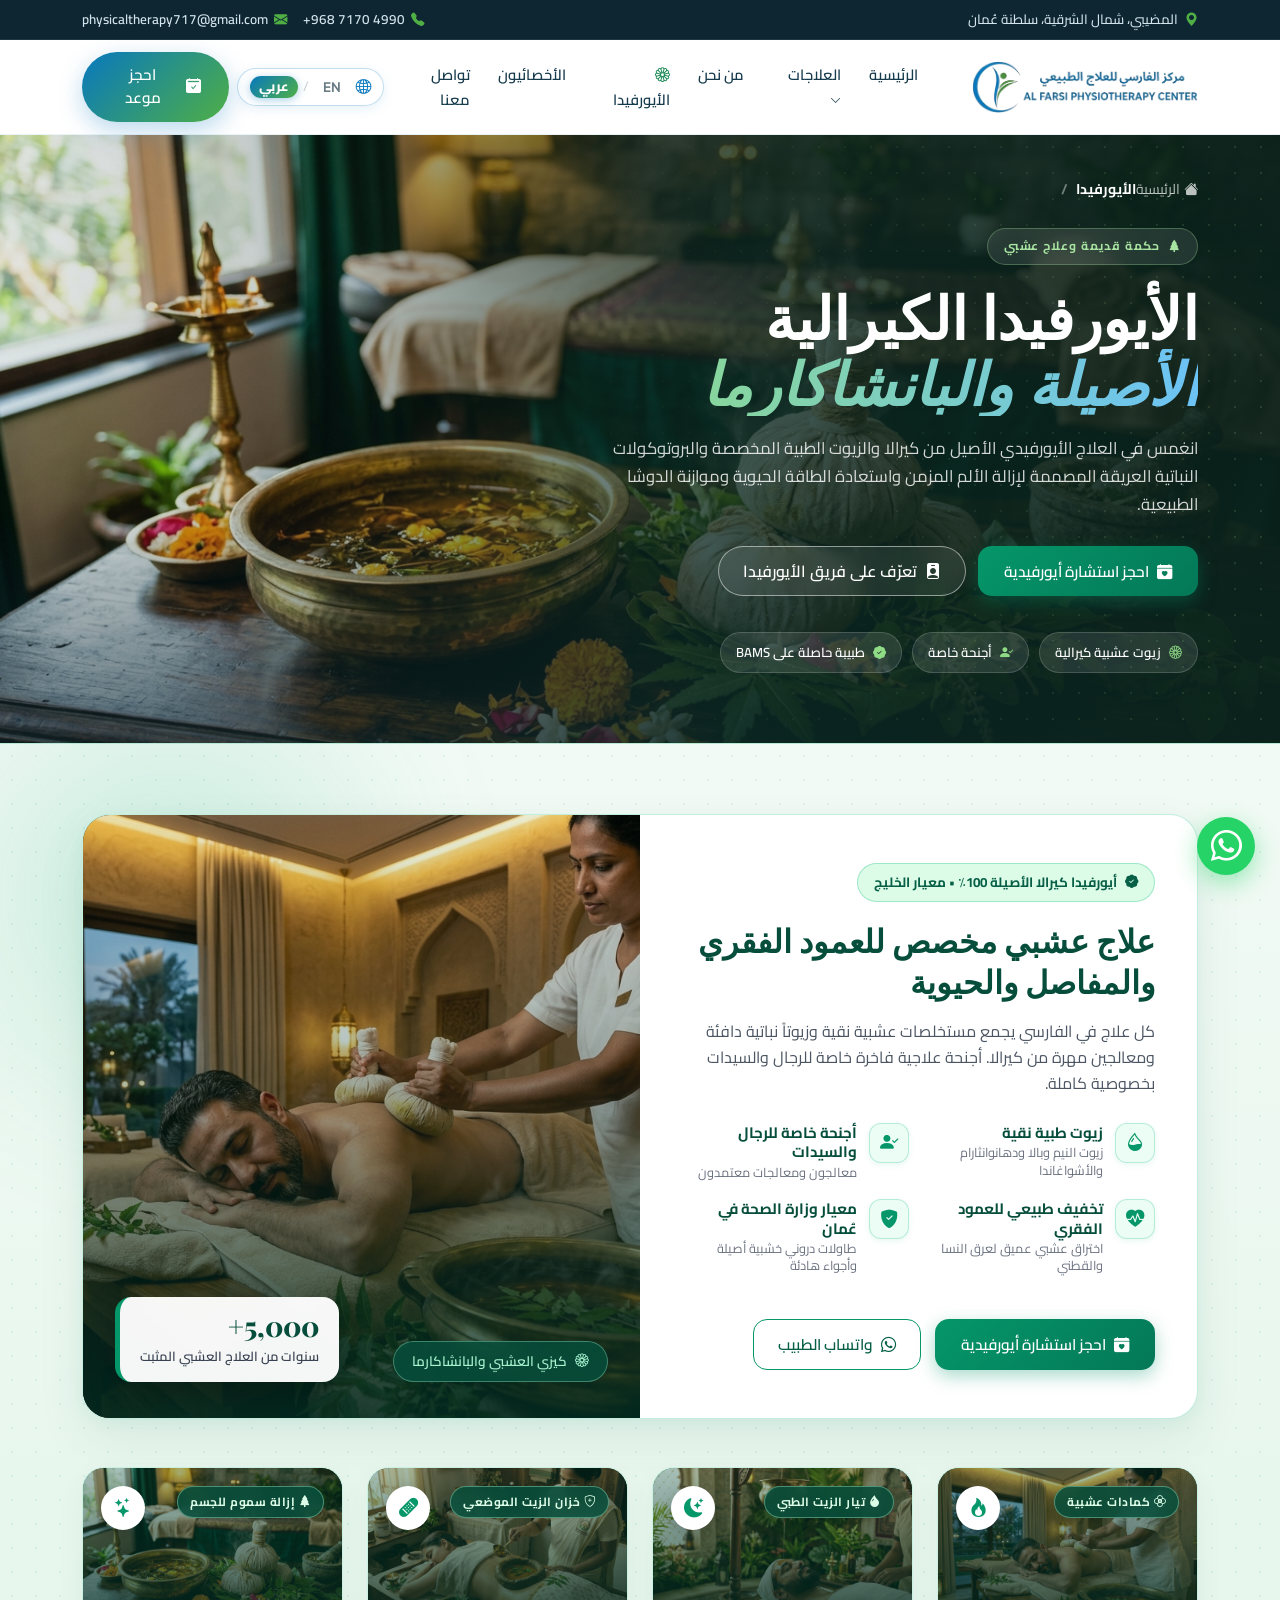
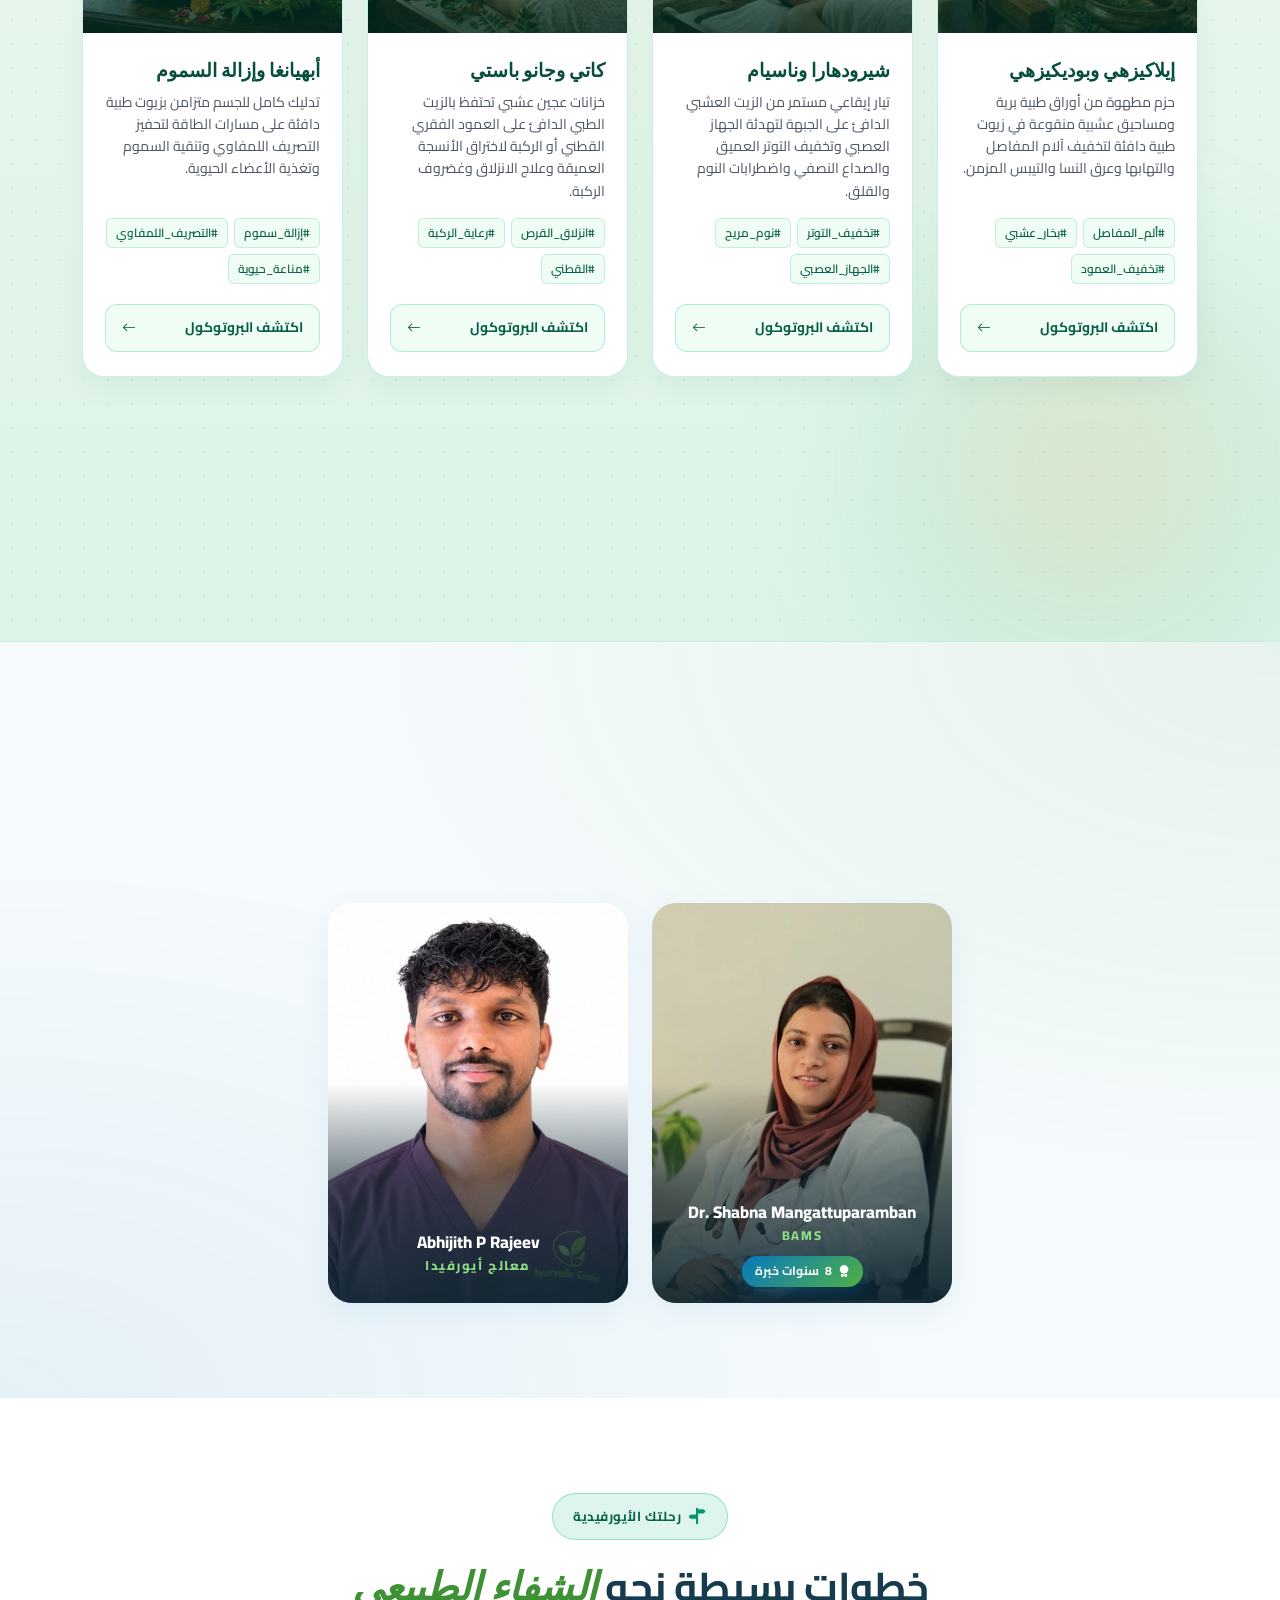
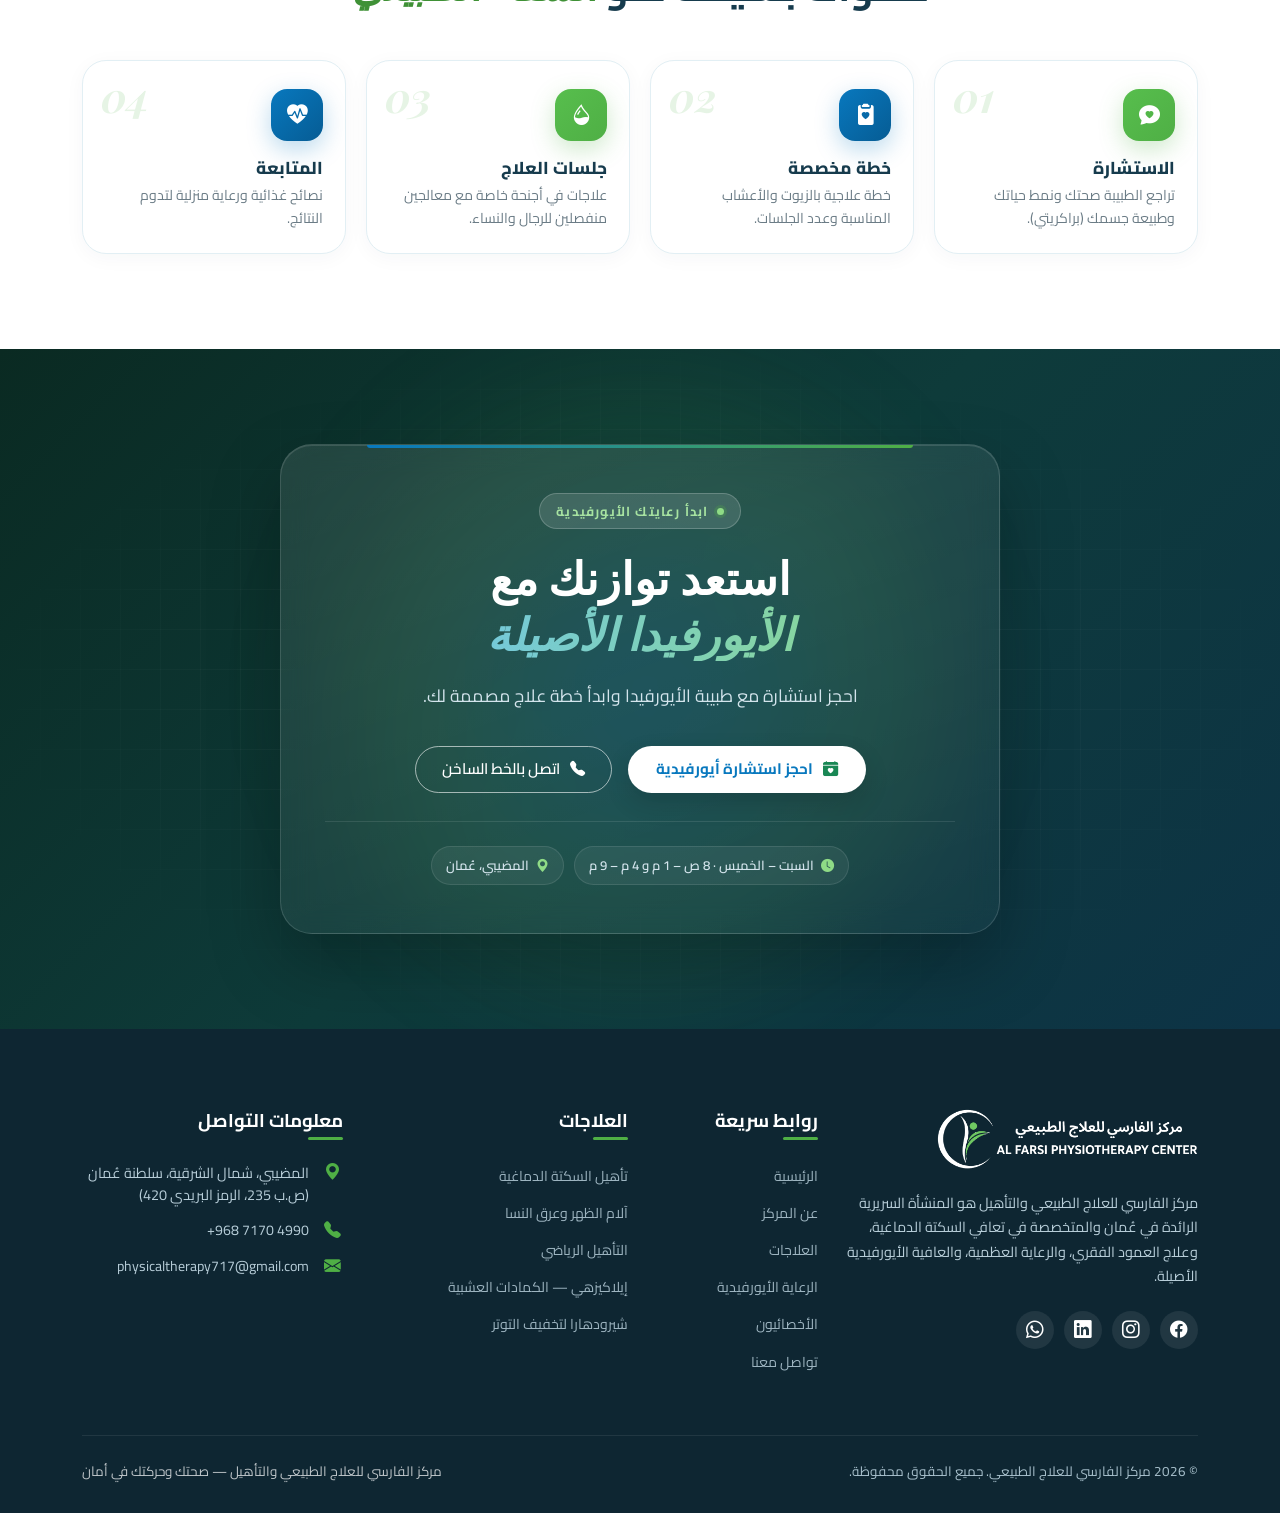
==== ayurveda.html @ 6c19c10c "update" ====
<!DOCTYPE html>
<html lang="ar" dir="rtl">

<head>
  <meta charset="UTF-8">
  <meta name="viewport" content="width=device-width, initial-scale=1.0">
  <!-- Arabic by default: set direction before the page paints (avoids an English/LTR flash) -->
  <script>
    (function () {
      var lang = 'ar';
      try { var s = localStorage.getItem('alfarsi_lang'); if (s === 'en' || s === 'ar') lang = s; } catch (e) {}
      var h = document.documentElement;
      h.setAttribute('lang', lang);
      h.setAttribute('dir', lang === 'ar' ? 'rtl' : 'ltr');
      if (lang === 'ar') h.classList.add('lang-ar');
    })();
  </script>
  <title>Ayurveda &amp; Panchakarma | Al Farsi Physiotherapy Center, Al Mudhaibi</title>
  <meta name="description"
    content="Authentic Kerala Ayurvedic therapies at Al Farsi Physiotherapy Center, Al Mudhaibi, Oman: Elakizhi, Shirodhara, Kati Basti, Abhyanga and Panchakarma with our BAMS Ayurvedic physician.">
  <meta name="keywords"
    content="Ayurveda Oman, Panchakarma Al Mudhaibi, Kerala Ayurvedic massage, Shirodhara, Elakizhi, Kati Basti, BAMS doctor Oman">

  <!-- Favicon -->
  <link rel="icon" type="image/svg+xml" href="assets/images/logo.svg">

  <!-- Google Fonts -->
  <link rel="preconnect" href="https://fonts.googleapis.com">
  <link rel="preconnect" href="https://fonts.gstatic.com" crossorigin>
  <link
    href="https://fonts.googleapis.com/css2?family=Cairo:wght@400;500;600;700;800&family=Cormorant+Garamond:ital,wght@0,500;0,600;0,700;1,400;1,600;1,700&family=Manrope:wght@400;500;600;700;800&family=Playfair+Display:ital,wght@0,500;0,600;0,700;1,400;1,600;1,700&family=Plus+Jakarta+Sans:wght@300;400;500;600;700;800&family=Tajawal:wght@400;500;700&display=swap"
    rel="stylesheet">

  <!-- Bootstrap 5.3.3 CSS -->
  <link href="https://cdn.jsdelivr.net/npm/bootstrap@5.3.3/dist/css/bootstrap.min.css" rel="stylesheet">

  <!-- Bootstrap Icons 1.11.3 -->
  <link rel="stylesheet" href="https://cdn.jsdelivr.net/npm/bootstrap-icons@1.11.3/font/bootstrap-icons.min.css">

  <!-- Custom CSS -->
  <link rel="stylesheet" href="style.css">

</head>

<body>

  <!-- ==========================================================================
       0. TOP NOTIFICATION & CONTACT BAR
       ========================================================================== -->
  <div class="top-header-bar d-none d-lg-block">
    <div class="container">
      <div class="d-flex justify-content-between align-items-center py-2">
        <div class="top-bar-left d-flex align-items-center gap-4">
          <div class="top-bar-item">
            <i class="bi bi-geo-alt-fill text-accent-green"></i>
            <span data-i18n="top.location">Al Mudhaibi, North Al-Sharqiyah, Sultanate of Oman</span>
          </div>
        </div>

        <div class="top-bar-right d-flex align-items-center gap-3">
          <a href="tel:+96871704990" class="top-bar-link">
            <i class="bi bi-telephone-fill text-accent-green"></i>
            <span>+968 7170 4990</span>
          </a>
          <a href="mailto:physicaltherapy717@gmail.com" class="top-bar-link">
            <i class="bi bi-envelope-fill text-accent-green"></i>
            <span>physicaltherapy717@gmail.com</span>
          </a>
        </div>
      </div>
    </div>
  </div>

  <!-- ==========================================================================
       1. HEADER / NAVIGATION
       ========================================================================== -->
  <header>
    <nav class="navbar navbar-expand-lg site-navbar" id="mainNav">
      <div class="container">
        <!-- Brand Logo -->
        <a class="navbar-brand" href="index.html" title="Al Farsi Physiotherapy Center">
          <img src="assets/images/logo-main.png" alt="Al Farsi Physiotherapy Center" class="brand-logo-img" width="984" height="226">
        </a>

        <!-- Mobile Toggler -->
        <button class="navbar-toggler" type="button" data-bs-toggle="collapse" data-bs-target="#navbarContent"
          aria-controls="navbarContent" aria-expanded="false" aria-label="Toggle navigation">
          <i class="bi bi-list fs-2"></i>
        </button>

        <!-- Navbar Links -->
        <div class="collapse navbar-collapse" id="navbarContent">
          <ul class="navbar-nav mx-auto mb-2 mb-lg-0">
            <li class="nav-item">
              <a class="nav-link" href="index.html" data-i18n="nav.home">Home</a>
            </li>
            <!-- Treatments (link + hover dropdown) -->
            <li class="nav-item dropdown nav-hover-dropdown">
              <a class="nav-link" href="treatments.html" id="treatmentsDropdown">
                <span data-i18n="nav.treatments">Treatments</span> <i class="bi bi-chevron-down nav-caret"></i>
              </a>
              <ul class="dropdown-menu custom-dropdown-menu" aria-labelledby="treatmentsDropdown">
                <li><a class="dropdown-item" href="treatment.html?id=stroke"><i class="bi bi-heart-pulse-fill text-primary"></i> <span data-i18n="nav.dd.stroke">Stroke &amp; Neurological Rehab</span></a></li>
                <li><a class="dropdown-item" href="treatment.html?id=backpain"><i class="bi bi-person-arms-up text-primary"></i> <span data-i18n="nav.dd.backpain">Back Pain &amp; Sciatica</span></a></li>
                <li><a class="dropdown-item" href="treatment.html?id=sports"><i class="bi bi-trophy-fill text-primary"></i> <span data-i18n="nav.dd.sports">Sports Injury Rehab</span></a></li>
                <li><a class="dropdown-item" href="treatment.html?id=postop"><i class="bi bi-bandaid-fill text-primary"></i> <span data-i18n="nav.dd.postop">Post-Surgical Recovery</span></a></li>
                <li><a class="dropdown-item" href="ayurveda.html"><i class="bi bi-flower1 text-success"></i> <span data-i18n="nav.dd.ayurveda">Ayurvedic &amp; Panchakarma</span></a></li>
                <li><hr class="dropdown-divider"></li>
                <li><a class="dropdown-item text-primary fw-bold" href="treatments.html"><span data-i18n="nav.dd.explore">Explore All Treatments</span> <i class="bi bi-arrow-right"></i></a></li>
              </ul>
            </li>
            <li class="nav-item">
              <a class="nav-link" href="index.html#about" data-i18n="nav.about">About Us</a>
            </li>
            <li class="nav-item">
              <a class="nav-link active" href="ayurveda.html" aria-current="page"><i class="bi bi-flower1 text-success me-1"></i><span data-i18n="nav.ayurveda">Ayurveda</span></a>
            </li>
            <li class="nav-item">
              <a class="nav-link" href="index.html#doctors" data-i18n="nav.specialists">Specialists</a>
            </li>
            <li class="nav-item">
              <a class="nav-link" href="contact.html" data-i18n="nav.contact">Contact</a>
            </li>
          </ul>

          <!-- Header CTA -->
          <div class="d-flex align-items-center gap-2">
            <!-- Language Switcher Button (Left of Book Appointment) -->
            <button type="button" class="lang-switch-btn" id="langSwitchBtn" onclick="toggleSiteLanguage()" title="Switch Language / تغيير اللغة" aria-label="Language Switcher">
              <div class="lang-switch-inner">
                <i class="bi bi-globe2 lang-icon"></i>
                <span class="lang-pill active" id="langEnPill">EN</span>
                <span class="lang-sep">/</span>
                <span class="lang-pill lang-ar-pill" id="langArPill">عربي</span>
              </div>
            </button>

            <a href="contact.html#booking-form" class="btn btn-primary-custom nav-cta-btn">
              <i class="bi bi-calendar2-check-fill"></i>
              <span data-i18n="nav.book">Book Appointment</span>
            </a>
          </div>
        </div>
      </div>
    </nav>
  </header>

  <main class="ayurveda-page">
    <!-- ==========================================================================
         1. AYURVEDA HERO
         ========================================================================== -->
    <section class="ayp-hero">
      <img src="assets/images/ayurveda-hero.jpg" alt="" class="ayp-hero-bg" aria-hidden="true">
      <div class="ayp-hero-shade"></div>
      <div class="ayp-hero-leaves" aria-hidden="true"></div>

      <div class="container position-relative">
        <nav aria-label="breadcrumb">
          <ol class="breadcrumb ayp-breadcrumb">
            <li class="breadcrumb-item"><a href="index.html"><i class="bi bi-house-fill me-1"></i><span data-i18n="contact.crumb.home">Home</span></a></li>
            <li class="breadcrumb-item active" aria-current="page" data-i18n="nav.ayurveda">Ayurveda</li>
          </ol>
        </nav>

        <div class="ayp-hero-content">
          <div class="ayp-hero-badge">
            <i class="bi bi-tree-fill"></i>
            <span data-i18n="ayur.badge">ANCIENT WISDOM &amp; BOTANICAL HEALING</span>
          </div>
          <h1 class="ayp-hero-title">
            <span data-i18n="ayp.hero.title">Authentic Kerala</span>
            <span class="ayp-hero-accent" data-i18n="ayp.hero.accent">Ayurveda &amp; Panchakarma</span>
          </h1>
          <p class="ayp-hero-sub" data-i18n="ayur.sub">
            Immerse yourself in authentic Kerala Ayurvedic healing, customized medicated oils, and time-honored
            botanical protocols designed to eliminate chronic pain, restore vital energy, and balance your body’s
            natural doshas.
          </p>
          <div class="ayp-hero-actions btn-pair">
            <a href="contact.html?doctor=Dr.%20Shabna%20Mangattuparamban#booking-form" class="btn btn-ayur-primary">
              <i class="bi bi-calendar-heart-fill"></i>
              <span data-i18n="ayur.book">Book Ayurvedic Consultation</span>
            </a>
            <a href="#ayurvedic-doctor" class="btn ayp-btn-ghost">
              <i class="bi bi-person-badge-fill"></i>
              <span data-i18n="ayp.meetDoctor">Meet Our Ayurvedic Team</span>
            </a>
          </div>
        </div>

        <div class="ayp-hero-chips">
          <span><i class="bi bi-flower1"></i> <span data-i18n="ayp.chip1">Kerala Herbal Oils</span></span>
          <span><i class="bi bi-person-check-fill"></i> <span data-i18n="ayp.chip2">Private Suites</span></span>
          <span><i class="bi bi-patch-check-fill"></i> <span data-i18n="ayp.chip3">BAMS Physician</span></span>
        </div>
      </div>
    </section>

    <!-- ==========================================================================
         2. SPOTLIGHT + THERAPIES (moved from the home page)
         ========================================================================== -->
    <section class="section-padding ayurveda-sanctuary-section" id="ayurveda">
      <div class="ayur-bg-leaf-pattern"></div>
      <div class="ayur-ambient-glow-1"></div>
      <div class="ayur-ambient-glow-2"></div>

      <div class="container position-relative">
        <!-- Featured Ayurvedic Spotlight Banner -->
        <div class="ayur-spotlight-card reveal mb-5">
          <div class="row g-0 align-items-stretch">
            <div class="col-lg-6 ayur-spotlight-content">
              <div class="ayur-spotlight-tag">
                <i class="bi bi-patch-check-fill"></i> <span data-i18n="ayur.gcc">100% Authentic Kerala Ayurveda • GCC
                  Standard</span>
              </div>
              <h3 class="ayur-spotlight-title" data-i18n="ayur.sideTitle">
                Personalized Botanical Healing for Spine, Joints &amp; Vitality
              </h3>
              <p class="ayur-spotlight-text" data-i18n="ayur.sideBody">
                Every therapy at Al Farsi combines pure herbal extractions, warm cold-pressed botanical oils, and
                skilled Kerala master therapists. Private luxury treatment suites dedicated for gentlemen and ladies
                with full privacy and sterile comfort.
              </p>

              <!-- 4 Feature Highlights Grid -->
              <div class="ayur-highlights-grid">
                <div class="ayur-highlight-item">
                  <div class="ayur-hl-icon"><i class="bi bi-droplet-half"></i></div>
                  <div>
                    <strong data-i18n="ayur.f1t">Pure Medicated Tailams</strong>
                    <span data-i18n="ayur.f1d">Neem, Bala, Dhanwantharam &amp; Ashwagandha oils</span>
                  </div>
                </div>
                <div class="ayur-highlight-item">
                  <div class="ayur-hl-icon"><i class="bi bi-person-check-fill"></i></div>
                  <div>
                    <strong data-i18n="ayur.f2t">Private Suites for Men &amp; Women</strong>
                    <span data-i18n="ayur.f2d">Dedicated male &amp; female certified therapists</span>
                  </div>
                </div>
                <div class="ayur-highlight-item">
                  <div class="ayur-hl-icon"><i class="bi bi-heart-pulse-fill"></i></div>
                  <div>
                    <strong data-i18n="ayur.f3t">Spine &amp; Disc Natural Relief</strong>
                    <span data-i18n="ayur.f3d">Deep herbal penetration for sciatica &amp; lumbar care</span>
                  </div>
                </div>
                <div class="ayur-highlight-item">
                  <div class="ayur-hl-icon"><i class="bi bi-shield-fill-check"></i></div>
                  <div>
                    <strong data-i18n="ayur.f4t">MOH Oman Certified Standard</strong>
                    <span data-i18n="ayur.f4d">Authentic Kerala wooden Droni tables &amp; calm aroma</span>
                  </div>
                </div>
              </div>

              <div class="ayur-spotlight-actions mt-4 btn-pair">
                <a href="contact.html#booking-form" class="btn btn-ayur-primary">
                  <i class="bi bi-calendar-heart-fill"></i>
                  <span data-i18n="ayur.book">Book Ayurvedic Consultation</span>
                </a>
                <a href="https://wa.me/96871704990?text=Hello%20Al%20Farsi%20Center%2C%20I%20would%20like%20to%20inquire%20about%20Ayurvedic%20Treatments."
                  target="_blank" rel="noopener noreferrer" class="btn btn-ayur-outline">
                  <i class="bi bi-whatsapp"></i>
                  <span data-i18n="ayur.whatsapp">WhatsApp Doctor</span>
                </a>
              </div>
            </div>

            <div class="col-lg-6 ayur-spotlight-media">
              <img src="assets/images/ayurveda-gcc-man.jpg" alt="Traditional Ayurvedic Kizhi Massage for GCC Men"
                class="ayur-media-photo" loading="lazy">
              <div class="ayur-media-wrapper">
                <div class="ayur-media-badge">
                  <i class="bi bi-flower1"></i>
                  <span data-i18n="ayur.kizhiLabel">Herbal Kizhi &amp; Panchakarma</span>
                </div>
                <div class="ayur-floating-stat">
                  <span class="ayur-stat-num">5,000+</span>
                  <span class="ayur-stat-label"><span data-i18n="ayur.years">Years of Time-Tested Botanical
                      Healing</span></span>
                </div>
              </div>
            </div>
          </div>
        </div>

        <!-- 4 Specialized Ayurvedic Therapy Cards -->
        <div class="row g-4 ayur-list">
          <!-- Card 1: Kizhi / Elakizhi -->
          <div class="col-lg-3 col-md-6 reveal">
            <div class="ayur-card">
              <div class="ayur-card-banner banner-kizhi">
                <img src="assets/images/ayurveda-gcc-man.jpg" alt="Elakizhi Herbal Poultice for Men"
                  class="ayur-card-banner-img" style="object-position: center 25%;" loading="lazy">
                <span class="ayur-card-pill"><i class="bi bi-flower2"></i> <span data-i18n="ayur.elakizhi.badge">Herbal
                    Poultice</span></span>
                <div class="ayur-card-icon-bubble">
                  <i class="bi bi-fire"></i>
                </div>
              </div>
              <div class="ayur-card-body">
                <h4 class="ayur-card-title" data-i18n="ayur.elakizhi.title">Elakizhi &amp; Podikizhi</h4>
                <p class="ayur-card-desc" data-i18n="ayur.elakizhi.desc">Steamed bundles of wild medicinal leaves and
                  herbal powders soaked in warm medicated oils to relieve acute joint pain, arthritis, sciatica, and
                  chronic stiffness.</p>
                <div class="ayur-card-tags">
                  <span data-i18n="ayur.tag.joint">#JointPain</span>
                  <span data-i18n="ayur.tag.steam">#HerbalSteam</span>
                  <span data-i18n="ayur.tag.spine">#SpineRelief</span>
                </div>
                <a href="treatment.html?id=elakizhi" class="ayur-card-link">
                  <span data-i18n="ayur.discover">Discover Protocol</span>
                  <i class="bi bi-arrow-right"></i>
                </a>
              </div>
            </div>
          </div>

          <!-- Card 2: Shirodhara -->
          <div class="col-lg-3 col-md-6 reveal">
            <div class="ayur-card">
              <div class="ayur-card-banner banner-shirodhara">
                <img src="assets/images/ayurveda-shirodhara.jpg" alt="Shirodhara Oil Stream for Men"
                  class="ayur-card-banner-img" style="object-position: center 40%;" loading="lazy">
                <span class="ayur-card-pill"><i class="bi bi-droplet-fill"></i> <span
                    data-i18n="ayur.shiro.badge">Medicated Oil Stream</span></span>
                <div class="ayur-card-icon-bubble">
                  <i class="bi bi-moon-stars-fill"></i>
                </div>
              </div>
              <div class="ayur-card-body">
                <h4 class="ayur-card-title" data-i18n="ayur.shiro.title">Shirodhara &amp; Nasyam</h4>
                <p class="ayur-card-desc" data-i18n="ayur.shiro.desc">Continuous rhythmic stream of warm herbal oil over
                  the forehead to soothe the nervous system, alleviate deep stress, chronic migraines, sleep disorders,
                  and anxiety.</p>
                <div class="ayur-card-tags">
                  <span data-i18n="ayur.tag.stress">#StressRelief</span>
                  <span data-i18n="ayur.tag.sleep">#SleepHarmony</span>
                  <span data-i18n="ayur.tag.nervous">#NervousSystem</span>
                </div>
                <a href="treatment.html?id=shirodhara" class="ayur-card-link">
                  <span data-i18n="ayur.discover">Discover Protocol</span>
                  <i class="bi bi-arrow-right"></i>
                </a>
              </div>
            </div>
          </div>

          <!-- Card 3: Kati & Janu Basti -->
          <div class="col-lg-3 col-md-6 reveal">
            <div class="ayur-card">
              <div class="ayur-card-banner banner-basti">
                <img src="assets/images/ayurveda-basti.jpg" alt="Kati Basti Spinal Oil Reservoir"
                  class="ayur-card-banner-img" style="object-position: 75% 65%;" loading="lazy">
                <span class="ayur-card-pill"><i class="bi bi-shield-plus"></i> <span
                    data-i18n="ayur.basti.badge">Localized Oil Dam</span></span>
                <div class="ayur-card-icon-bubble">
                  <i class="bi bi-bandaid-fill"></i>
                </div>
              </div>
              <div class="ayur-card-body">
                <h4 class="ayur-card-title" data-i18n="ayur.basti.title">Kati &amp; Janu Basti</h4>
                <p class="ayur-card-desc" data-i18n="ayur.basti.desc">Herbal dough reservoirs retaining warm medicinal
                  oil over the lumbar spine or knee joints to penetrate deep tissues, healing slipped discs and knee
                  cartilage degeneration.</p>
                <div class="ayur-card-tags">
                  <span data-i18n="ayur.tag.disc">#DiscHerniation</span>
                  <span data-i18n="ayur.tag.knee">#KneeCare</span>
                  <span data-i18n="ayur.tag.lumbar">#LumbarSpine</span>
                </div>
                <a href="treatment.html?id=basti" class="ayur-card-link">
                  <span data-i18n="ayur.discover">Discover Protocol</span>
                  <i class="bi bi-arrow-right"></i>
                </a>
              </div>
            </div>
          </div>

          <!-- Card 4: Abhyanga & Panchakarma -->
          <div class="col-lg-3 col-md-6 reveal">
            <div class="ayur-card">
              <div class="ayur-card-banner banner-abhyanga">
                <img src="assets/images/ayurveda-hero.jpg" alt="Abhyanga Medicated Herbal Therapy"
                  class="ayur-card-banner-img" style="object-position: center 50%;" loading="lazy">
                <span class="ayur-card-pill"><i class="bi bi-tree-fill"></i> <span data-i18n="ayur.abhyanga.badge">Full
                    Body Detox</span></span>
                <div class="ayur-card-icon-bubble">
                  <i class="bi bi-stars"></i>
                </div>
              </div>
              <div class="ayur-card-body">
                <h4 class="ayur-card-title" data-i18n="ayur.abhyanga.title">Abhyanga &amp; Detox</h4>
                <p class="ayur-card-desc" data-i18n="ayur.abhyanga.desc">Synchronized full-body massage using warm
                  medicinal oils along biological energy pathways to stimulate lymphatic drainage, purge toxins, and
                  nourish vital organs.</p>
                <div class="ayur-card-tags">
                  <span data-i18n="ayur.tag.detox">#Detoxification</span>
                  <span data-i18n="ayur.tag.lymph">#LymphaticFlow</span>
                  <span data-i18n="ayur.tag.immunity">#VitalImmunity</span>
                </div>
                <a href="treatment.html?id=abhyanga" class="ayur-card-link">
                  <span data-i18n="ayur.discover">Discover Protocol</span>
                  <i class="bi bi-arrow-right"></i>
                </a>
              </div>
            </div>
          </div>
        </div>

        <!-- Botanical Quality Promise Strip -->
        <div class="ayur-promise-strip reveal mt-5">
          <div class="d-flex flex-wrap justify-content-between align-items-center gap-3">
            <div class="ayur-promise-item">
              <i class="bi bi-patch-check-fill text-leaf"></i>
              <span data-i18n-html="ayur.p1"><strong>100% Organically Sourced:</strong> Certified wild herbs with no
                chemical additives</span>
            </div>
            <div class="ayur-promise-divider"></div>
            <div class="ayur-promise-item">
              <i class="bi bi-heart-pulse-fill text-leaf"></i>
              <span data-i18n-html="ayur.p2"><strong>Integrated Care:</strong> Harmonized with modern clinical
                physiotherapy protocols</span>
            </div>
            <div class="ayur-promise-divider"></div>
            <div class="ayur-promise-item">
              <i class="bi bi-geo-alt-fill text-leaf"></i>
              <span data-i18n-html="ayur.p3"><strong>Private Luxury Rooms:</strong> Dedicated serene wellness suites in
                Al Mudhaibi, Oman</span>
            </div>
          </div>
        </div>

      </div>
    </section>

    <!-- ==========================================================================
         3. AYURVEDIC DOCTOR
         ========================================================================== -->
    <section class="section-padding ayp-doctor-section" id="ayurvedic-doctor">
      <div class="container">
        <div class="text-center mb-5 reveal">
          <div class="badge-eyebrow ayur-badge-eyebrow">
            <span class="ayur-leaf-icon"><i class="bi bi-person-heart"></i></span>
            <span data-i18n="ayp.doc.badge">YOUR AYURVEDIC CARE TEAM</span>
          </div>
          <h2 class="section-title">
            <span data-i18n="ayp.doc.title">Meet Our</span> <span class="italic-accent ayp-accent" data-i18n="ayp.doc.titleAccent">Ayurvedic Team</span>
          </h2>
        </div>

        <div class="team-grid ayp-team-grid">
          <div class="team-col reveal">
            <article class="team-card" tabindex="0" aria-label="Dr. Shabna Mangattuparamban, BAMS">
              <img src="assets/images/team-6.jpg" alt="Dr. Shabna Mangattuparamban, BAMS" loading="lazy" style="object-position: center 85%;">
              <span class="team-tap-hint" aria-hidden="true"><i class="bi bi-hand-index-thumb"></i></span>
              <div class="team-info">
                <h3 class="team-name">Dr. Shabna Mangattuparamban</h3>
                <p class="team-degree">BAMS</p>
                <span class="team-exp"><i class="bi bi-award-fill"></i> 8 <span data-i18n="team.exp">Years Experience</span></span>
                <a href="contact.html?doctor=Dr.%20Shabna%20Mangattuparamban#booking-form" class="team-book">
                  <i class="bi bi-calendar2-check"></i> <span data-i18n="doc.bookShort">Book Visit</span> <i class="bi bi-arrow-right team-book-arrow"></i>
                </a>
              </div>
            </article>
          </div>

          <div class="team-col reveal delay-100">
            <article class="team-card" tabindex="0" aria-label="Abhijith P Rajeev, Ayurvedic Therapist">
              <img src="assets/images/team-ayur-therapist.jpg" alt="Abhijith P Rajeev, Ayurvedic Therapist" loading="lazy" style="object-position: center 22%;">
              <span class="team-tap-hint" aria-hidden="true"><i class="bi bi-hand-index-thumb"></i></span>
              <div class="team-info">
                <h3 class="team-name">Abhijith P Rajeev</h3>
                <p class="team-degree" data-i18n="ayp.ther.name">Ayurvedic Therapist</p>
                <a href="contact.html?doctor=Abhijith%20P%20Rajeev#booking-form" class="team-book">
                  <i class="bi bi-calendar2-check"></i> <span data-i18n="doc.bookShort">Book Visit</span> <i class="bi bi-arrow-right team-book-arrow"></i>
                </a>
              </div>
            </article>
          </div>
        </div>
      </div>
    </section>

    <!-- ==========================================================================
         4. HOW AN AYURVEDIC VISIT WORKS
         ========================================================================== -->
    <section class="section-padding ayp-steps-section">
      <div class="container">
        <div class="text-center mb-5 reveal">
          <div class="badge-eyebrow ayur-badge-eyebrow">
            <span class="ayur-leaf-icon"><i class="bi bi-signpost-split-fill"></i></span>
            <span data-i18n="ayp.steps.badge">YOUR AYURVEDIC JOURNEY</span>
          </div>
          <h2 class="section-title">
            <span data-i18n="ayp.steps.title">Simple Steps to</span> <span class="italic-accent ayp-accent" data-i18n="ayp.steps.titleAccent">Natural Healing</span>
          </h2>
        </div>
        <div class="ayp-steps">
          <div class="ayp-step reveal">
            <span class="ayp-step-num">01</span>
            <div class="ayp-step-icon"><i class="bi bi-chat-heart-fill"></i></div>
            <h3 data-i18n="ayp.s1.t">Consultation</h3>
            <p data-i18n="ayp.s1.d">The doctor reviews your health, lifestyle and body constitution (Prakriti).</p>
          </div>
          <div class="ayp-step reveal delay-100">
            <span class="ayp-step-num">02</span>
            <div class="ayp-step-icon"><i class="bi bi-clipboard2-heart-fill"></i></div>
            <h3 data-i18n="ayp.s2.t">Personal Plan</h3>
            <p data-i18n="ayp.s2.d">A therapy plan with the right oils, herbs and number of sessions.</p>
          </div>
          <div class="ayp-step reveal delay-200">
            <span class="ayp-step-num">03</span>
            <div class="ayp-step-icon"><i class="bi bi-droplet-half"></i></div>
            <h3 data-i18n="ayp.s3.t">Therapy Sessions</h3>
            <p data-i18n="ayp.s3.d">Treatments in private suites, with separate therapists for men and women.</p>
          </div>
          <div class="ayp-step reveal delay-300">
            <span class="ayp-step-num">04</span>
            <div class="ayp-step-icon"><i class="bi bi-heart-pulse-fill"></i></div>
            <h3 data-i18n="ayp.s4.t">Follow-Up Care</h3>
            <p data-i18n="ayp.s4.d">Diet and home-care advice so the results last.</p>
          </div>
        </div>
      </div>
    </section>

    <!-- ==========================================================================
         5. CALL TO ACTION
         ========================================================================== -->
    <section class="cta-section ayp-cta">
      <div class="cta-glow-circle"></div>
      <div class="cta-pattern" aria-hidden="true"></div>
      <div class="container">
        <div class="cta-content-box reveal">
          <div class="badge-eyebrow" style="background: rgba(255, 255, 255, 0.12); color: #A7E3A1; border-color: rgba(255, 255, 255, 0.2);">
            <span class="dot" style="background-color: #8FDB86;"></span>
            <span data-i18n="ayp.cta.badge">BEGIN YOUR AYURVEDIC CARE</span>
          </div>
          <h2 class="cta-heading font-serif">
            <span data-i18n="ayp.cta.a">Restore Balance with</span>
            <span class="cta-heading-accent" data-i18n="ayp.cta.b">Authentic Ayurveda</span>
          </h2>
          <p class="cta-text" data-i18n="ayp.cta.text">Book a consultation with our Ayurvedic doctor and start a therapy plan made for you.</p>
          <div class="cta-buttons btn-pair">
            <a href="contact.html?doctor=Dr.%20Shabna%20Mangattuparamban#booking-form" class="btn btn-white-custom">
              <i class="bi bi-calendar-heart-fill text-success"></i>
              <span data-i18n="ayur.book">Book Ayurvedic Consultation</span>
            </a>
            <a href="tel:+96871704990" class="btn btn-outline-custom" style="color: #FFFFFF !important; border-color: rgba(255,255,255,0.6);">
              <i class="bi bi-telephone-fill"></i>
              <span data-i18n="cta.call">Call Helpline</span>
            </a>
          </div>
          <div class="cta-info-strip">
            <span class="cta-info-item"><i class="bi bi-clock-fill"></i> <span data-i18n="cta.hours">Sat – Thu · 8 AM – 1 PM &amp; 4 PM – 9 PM</span></span>
            <span class="cta-info-item"><i class="bi bi-geo-alt-fill"></i> <span data-i18n="cta.location">Al Mudhaibi, Oman</span></span>
          </div>
        </div>
      </div>
    </section>
  </main>



  <!-- ==========================================================================
       7. SITE FOOTER
       ========================================================================== -->
  <footer class="site-footer">
    <div class="container">
      <div class="row g-4 mb-5">
        <div class="col-lg-4 col-md-6">
          <div class="footer-brand mb-3">
            <img src="assets/images/logo-white.png" alt="Al Farsi Physiotherapy Center" class="footer-logo-img" width="984" height="226">
            <p class="footer-desc" data-i18n="footer.desc">
              Al Farsi Physiotherapy &amp; Rehabilitation Center is Oman's premier clinical facility dedicated to neurological stroke recovery, spine decompression, orthopedic care, and authentic Ayurvedic wellness.
            </p>
          </div>
          <div class="footer-socials">
            <a href="#" class="social-btn" aria-label="Facebook"><i class="bi bi-facebook"></i></a>
            <a href="#" class="social-btn" aria-label="Instagram"><i class="bi bi-instagram"></i></a>
            <a href="#" class="social-btn" aria-label="LinkedIn"><i class="bi bi-linkedin"></i></a>
            <a href="https://wa.me/96871704990" class="social-btn" aria-label="WhatsApp"><i class="bi bi-whatsapp"></i></a>
          </div>
        </div>

        <div class="col-lg-2 col-md-6 col-6">
          <h4 class="footer-heading" data-i18n="footer.quickLinks">Quick Links</h4>
          <ul class="footer-links">
            <li><a href="index.html" data-i18n="nav.home">Home</a></li>
            <li><a href="index.html#about" data-i18n="footer.aboutCenter">About Center</a></li>
            <li><a href="treatments.html" data-i18n="nav.treatments">Treatments</a></li>
            <li><a href="ayurveda.html" data-i18n="footer.ayurvedicCare">Ayurvedic Care</a></li>
            <li><a href="index.html#doctors" data-i18n="nav.specialists">Specialists</a></li>
            <li><a href="contact.html" data-i18n="footer.contactUs">Contact Us</a></li>
          </ul>
        </div>

        <div class="col-lg-3 col-md-6 col-6">
          <h4 class="footer-heading" data-i18n="footer.treatments">Treatments</h4>
          <ul class="footer-links">
            <li><a href="treatment.html?id=stroke" data-i18n="footer.t.stroke">Stroke Rehabilitation</a></li>
            <li><a href="treatment.html?id=backpain" data-i18n="footer.t.backpain">Back Pain &amp; Sciatica</a></li>
            <li><a href="treatment.html?id=sports" data-i18n="footer.t.sports">Sports Rehabilitation</a></li>
            <li><a href="treatment.html?id=elakizhi" data-i18n="footer.t.elakizhi">Elakizhi Herbal Poultice</a></li>
            <li><a href="treatment.html?id=shirodhara" data-i18n="footer.t.shirodhara">Shirodhara Stress Relief</a></li>
          </ul>
        </div>

        <div class="col-lg-3 col-md-6">
          <h4 class="footer-heading" data-i18n="footer.contactInfo">Contact Info</h4>
          <ul class="footer-links footer-contact">
            <li class="footer-contact-item">
              <i class="bi bi-geo-alt-fill footer-contact-icon"></i>
              <span class="footer-contact-text" data-i18n="footer.address">Al Mudhaibi, North Al-Sharqiyah, Sultanate of Oman (P.O. Box 235, PC 420)</span>
            </li>
            <li class="footer-contact-item">
              <i class="bi bi-telephone-fill footer-contact-icon"></i>
              <a href="tel:+96871704990" class="footer-contact-link">+968 7170 4990</a>
            </li>
            <li class="footer-contact-item">
              <i class="bi bi-envelope-fill footer-contact-icon"></i>
              <a href="mailto:physicaltherapy717@gmail.com" class="footer-contact-link">physicaltherapy717@gmail.com</a>
            </li>
          </ul>
        </div>
      </div>

      <div class="footer-bottom text-center">
        <div class="row align-items-center">
          <div class="col-md-6 text-md-start mb-2 mb-md-0">
            <span data-i18n="footer.copyright">&copy; 2026 Al Farsi Physiotherapy Center. All Rights Reserved.</span>
          </div>
          <div class="col-md-6 text-md-end">
            <span class="arabic-text text-light opacity-75">مركز الفارسي للعلاج الطبيعي والتأهيل — صحتك وحركتك في أمان</span>
          </div>
        </div>
      </div>
    </div>
  </footer>

  <!-- Floating WhatsApp Direct Contact Button -->
  <a href="https://wa.me/96871704990?text=Hello%20Al%20Farsi%20Physiotherapy%20Center%2C%20I%20would%20like%20to%20inquire%20about%20an%20appointment."
    target="_blank" rel="noopener noreferrer" id="floatingWhatsappBtn" class="floating-whatsapp-btn"
    aria-label="Chat on WhatsApp" title="WhatsApp: +968 7170 4990">
    <i class="bi bi-whatsapp"></i>
    <span class="whatsapp-tooltip" data-i18n="common.chatWhatsapp">Chat with us on WhatsApp</span>
  </a>

  <!-- Bootstrap 5.3.3 JS Bundle -->
  <script src="https://cdn.jsdelivr.net/npm/bootstrap@5.3.3/dist/js/bootstrap.bundle.min.js"></script>
  <script src="i18n-data.js?v=20261118q"></script>
  <script src="script.js?v=20261118q"></script>

</body>
</html>
---- style.css ----
/* ==========================================================================
   AL FARSI PHYSIOTHERAPY & REHABILITATION CENTER - LUXURY MEDICAL DESIGN SYSTEM
   مركز الفارسي للعلاج الطبيعي والتأهيل
   Complete Responsive Stylesheet
   ========================================================================== */

/* Google Fonts */
@import url('https://fonts.googleapis.com/css2?family=Cairo:wght@400;500;600;700;800&family=Cormorant+Garamond:ital,wght@0,500;0,600;0,700;1,400;1,600;1,700&family=Manrope:wght@400;500;600;700;800&family=Playfair+Display:ital,wght@0,500;0,600;0,700;1,400;1,600;1,700&family=Plus+Jakarta+Sans:wght@300;400;500;600;700;800&family=Tajawal:wght@400;500;700&display=swap');

/* --- CSS Variables / Design Tokens --- */
:root {
  --primary-blue: #0878BE;
  --primary-blue-dark: #065C94;
  --primary-blue-light: #E1F2FB;
  --primary-green: #4FAF45;
  --primary-green-dark: #3F9136;
  --primary-green-light: #EBF7EA;

  --dark-navy: #163B4D;
  --darker-navy: #0E2632;
  --muted-text: #6B7C86;
  --light-border: #E2EFF4;

  --soft-blue: #EAF6F8;
  --light-bg: #F5FAFC;
  --pure-white: #FFFFFF;

  /* Gradients */
  --brand-gradient: linear-gradient(135deg, #0878BE 0%, #4FAF45 100%);
  --blue-gradient: linear-gradient(135deg, #0878BE 0%, #065C94 100%);
  --green-gradient: linear-gradient(135deg, #57BE4D 0%, #4FAF45 100%);
  --soft-mesh: radial-gradient(at 0% 0%, rgba(8, 120, 190, 0.07) 0px, transparent 50%),
    radial-gradient(at 100% 100%, rgba(79, 175, 69, 0.06) 0px, transparent 50%);
  --dark-mesh: linear-gradient(135deg, #0E2632 0%, #163B4D 60%, #0D3346 100%);

  /* Shadows */
  --shadow-subtle: 0 4px 20px rgba(22, 59, 77, 0.04);
  --shadow-card: 0 10px 30px rgba(8, 120, 190, 0.08);
  --shadow-hover: 0 18px 42px rgba(8, 120, 190, 0.15);
  --shadow-glow-blue: 0 8px 25px rgba(8, 120, 190, 0.28);
  --shadow-glow-green: 0 8px 25px rgba(79, 175, 69, 0.28);

  /* Typography */
  --font-body: 'Plus Jakarta Sans', 'Manrope', -apple-system, BlinkMacSystemFont, 'Segoe UI', Roboto, sans-serif;
  --font-serif: 'Playfair Display', 'Cormorant Garamond', Georgia, serif;
  --font-arabic: 'Cairo', 'Tajawal', -apple-system, sans-serif;

  /* Transitions */
  --transition-smooth: all 0.35s cubic-bezier(0.16, 1, 0.3, 1);
  --transition-bounce: all 0.5s cubic-bezier(0.34, 1.56, 0.64, 1);
}

/* --- Base & Reset --- */
*,
*::before,
*::after {
  box-sizing: border-box;
}

html {
  scroll-behavior: smooth;
  scroll-padding-top: 95px;
  overflow-x: hidden;
}

body {
  font-family: var(--font-body);
  color: var(--dark-navy);
  background-color: var(--pure-white);
  line-height: 1.7;
  font-size: 1rem;
  overflow-x: hidden;
  width: 100%;
  position: relative;
  -webkit-font-smoothing: antialiased;
  -moz-osx-font-smoothing: grayscale;
}

main {
  overflow-x: hidden;
  width: 100%;
}

h1,
h2,
h3,
h4,
h5,
h6 {
  color: var(--dark-navy);
  font-weight: 700;
  line-height: 1.25;
}

p {
  color: var(--muted-text);
  margin-bottom: 1.25rem;
}

a {
  color: var(--primary-blue);
  text-decoration: none;
  transition: var(--transition-smooth);
}

a:hover {
  color: var(--primary-green);
}

img {
  max-width: 100%;
  height: auto;
  display: block;
}

/* --- Utilities & Typography Accents --- */
.font-serif {
  font-family: var(--font-serif);
}

.italic-accent {
  font-family: var(--font-serif);
  font-style: italic;
  font-weight: 600;
  color: var(--primary-blue);
  position: relative;
  display: inline-block;
}

.italic-accent.green-accent {
  color: var(--primary-green);
}

.arabic-text,
.arabic-font {
  font-family: var(--font-arabic);
}

.fs-7 { font-size: 0.9rem !important; }
.fs-8 { font-size: 0.8rem !important; }

.section-padding {
  padding: 95px 0;
}

.section-padding-sm {
  padding: 55px 0;
}

.bg-light-bg {
  background-color: var(--light-bg);
}

.bg-pure-white {
  background-color: var(--pure-white);
}

.bg-pattern-mesh {
  background-image: radial-gradient(circle at 10% 20%, rgba(8, 120, 190, 0.04) 0%, transparent 40%),
    radial-gradient(circle at 90% 80%, rgba(79, 175, 69, 0.04) 0%, transparent 40%);
}

.bg-blue-soft {
  background: var(--soft-blue) !important;
}

.bg-green-soft {
  background: var(--primary-green-light) !important;
}

.bg-white-10 {
  background: rgba(255, 255, 255, 0.12) !important;
}

.text-accent-green {
  color: var(--primary-green) !important;
}

/* Section Eyebrow / Badges */
.badge-eyebrow {
  display: inline-flex;
  align-items: center;
  gap: 8px;
  padding: 6px 16px;
  background: var(--soft-blue);
  color: var(--primary-blue);
  font-size: 0.815rem;
  font-weight: 700;
  letter-spacing: 1.2px;
  text-transform: uppercase;
  border-radius: 50px;
  border: 1px solid rgba(8, 120, 190, 0.12);
  margin-bottom: 1.25rem;
}

.badge-eyebrow .dot {
  width: 7px;
  height: 7px;
  background-color: var(--primary-green);
  border-radius: 50%;
  display: inline-block;
  box-shadow: 0 0 0 3px rgba(79, 175, 69, 0.25);
  animation: pulseDot 2.2s infinite;
}

@keyframes pulseDot {
  0% {
    transform: scale(1);
    box-shadow: 0 0 0 0 rgba(79, 175, 69, 0.4);
  }
  70% {
    transform: scale(1.1);
    box-shadow: 0 0 0 6px rgba(79, 175, 69, 0);
  }
  100% {
    transform: scale(1);
    box-shadow: 0 0 0 0 rgba(79, 175, 69, 0);
  }
}

.section-title {
  font-size: 2.5rem;
  font-weight: 700;
  letter-spacing: -0.5px;
  margin-bottom: 1.15rem;
}

.section-subtitle {
  font-size: 1.05rem;
  color: var(--muted-text);
  max-width: 680px;
  margin-left: auto;
  margin-right: auto;
}

/* --- Custom Buttons --- */
.btn-primary-custom {
  display: inline-flex;
  align-items: center;
  justify-content: center;
  gap: 10px;
  background: var(--brand-gradient);
  color: var(--pure-white) !important;
  font-weight: 600;
  font-size: 0.95rem;
  padding: 12px 28px;
  border-radius: 50px;
  border: none;
  box-shadow: var(--shadow-glow-blue);
  transition: var(--transition-bounce);
  position: relative;
  overflow: hidden;
  z-index: 1;
  text-align: center;
}

.btn-primary-custom::after {
  content: '';
  position: absolute;
  top: 0;
  left: 0;
  width: 100%;
  height: 100%;
  background: linear-gradient(135deg, #065C94 0%, #3F9136 100%);
  opacity: 0;
  z-index: -1;
  transition: var(--transition-smooth);
}

.btn-primary-custom:hover {
  transform: translateY(-2px);
  box-shadow: 0 12px 28px rgba(8, 120, 190, 0.35);
  color: var(--pure-white) !important;
}

.btn-primary-custom:hover::after {
  opacity: 1;
}

.btn-outline-custom {
  display: inline-flex;
  align-items: center;
  justify-content: center;
  gap: 10px;
  background-color: transparent;
  color: var(--primary-blue) !important;
  font-weight: 600;
  font-size: 0.95rem;
  padding: 11px 26px;
  border-radius: 50px;
  border: 1.5px solid var(--primary-blue);
  transition: var(--transition-smooth);
  text-align: center;
}

.btn-outline-custom:hover {
  background-color: var(--soft-blue);
  color: var(--primary-blue-dark) !important;
  border-color: var(--primary-blue-dark);
  transform: translateY(-2px);
}

.btn-white-custom {
  display: inline-flex;
  align-items: center;
  justify-content: center;
  gap: 10px;
  background-color: var(--pure-white);
  color: var(--primary-blue) !important;
  font-weight: 700;
  font-size: 0.95rem;
  padding: 12px 28px;
  border-radius: 50px;
  border: none;
  box-shadow: 0 10px 25px rgba(0, 0, 0, 0.15);
  transition: var(--transition-bounce);
  text-align: center;
}

.btn-white-custom:hover {
  background-color: var(--soft-blue);
  color: var(--darker-navy) !important;
  transform: translateY(-2px);
  box-shadow: 0 14px 30px rgba(0, 0, 0, 0.25);
}

.btn-secondary-custom {
  display: inline-flex;
  align-items: center;
  justify-content: center;
  gap: 10px;
  background-color: #25D366;
  color: #FFFFFF !important;
  font-weight: 700;
  font-size: 0.95rem;
  padding: 12px 28px;
  border-radius: 50px;
  border: none;
  box-shadow: 0 10px 25px rgba(37, 211, 102, 0.3);
  transition: var(--transition-smooth);
}

.btn-secondary-custom:hover {
  background-color: #1ebe57;
  color: #FFFFFF !important;
  transform: translateY(-2px);
  box-shadow: 0 14px 30px rgba(37, 211, 102, 0.4);
}

.cta-section .btn-outline-custom {
  color: #FFFFFF !important;
  border-color: rgba(255, 255, 255, 0.6);
}

.cta-section .btn-outline-custom:hover {
  background-color: rgba(255, 255, 255, 0.12);
  color: #FFFFFF !important;
  border-color: #FFFFFF;
}

/* ==========================================================================
   0. TOP NOTIFICATION BAR (Inspired by Greenwich Kottakkal)
   ========================================================================== */
.top-header-bar {
  background-color: var(--darker-navy);
  color: #D3E4EC;
  font-size: 0.84rem;
  border-bottom: 1px solid rgba(255, 255, 255, 0.08);
  position: relative;
  z-index: 1060;
}

.top-bar-item {
  display: flex;
  align-items: center;
  gap: 7px;
  font-weight: 500;
}

.top-bar-link {
  display: flex;
  align-items: center;
  gap: 6px;
  color: #D3E4EC;
  font-weight: 600;
  transition: var(--transition-smooth);
}

.top-bar-link:hover {
  color: var(--primary-green);
}

.top-bar-divider {
  width: 1px;
  height: 16px;
  background-color: rgba(255, 255, 255, 0.2);
}

.lang-switch-btn {
  display: inline-flex;
  align-items: center;
  gap: 5px;
  background: rgba(255, 255, 255, 0.1);
  padding: 3px 10px;
  border-radius: 20px;
  color: #FFFFFF;
  font-size: 0.82rem;
  transition: var(--transition-smooth);
  border: 1px solid rgba(255, 255, 255, 0.15);
}

.lang-switch-btn:hover {
  background: var(--primary-green);
  color: #FFFFFF;
  border-color: var(--primary-green);
}

/* ==========================================================================
   1. HEADER & NAVIGATION
   ========================================================================== */
.site-navbar {
  position: sticky;
  top: 0;
  left: 0;
  right: 0;
  z-index: 1050;
  background: rgba(255, 255, 255, 0.95);
  backdrop-filter: blur(14px);
  -webkit-backdrop-filter: blur(14px);
  border-bottom: 1px solid rgba(226, 239, 244, 0.7);
  padding: 12px 0;
  transition: var(--transition-smooth);
}

.site-navbar.scrolled {
  padding: 9px 0;
  background: rgba(255, 255, 255, 0.98);
  box-shadow: 0 6px 20px rgba(22, 59, 77, 0.06);
  border-bottom-color: var(--light-border);
}

.navbar-brand {
  display: flex;
  align-items: center;
  padding: 0;
  margin: 0;
}

.brand-logo-img {
  height: 52px;
  width: auto;
  max-width: 100%;
  transition: var(--transition-smooth);
}

.site-navbar.scrolled .brand-logo-img {
  height: 44px;
}

@media (max-width: 1199.98px) {
  .brand-logo-img { height: 44px; }
}

@media (max-width: 575.98px) {
  .brand-logo-img,
  .site-navbar.scrolled .brand-logo-img { height: 38px; max-width: 64vw; }
}

.nav-link {
  font-size: 0.92rem;
  font-weight: 600;
  color: var(--dark-navy) !important;
  padding: 8px 14px !important;
  position: relative;
  transition: var(--transition-smooth);
}

.nav-link::after {
  content: '';
  position: absolute;
  bottom: 0;
  left: 14px;
  right: 14px;
  height: 2.5px;
  background: var(--brand-gradient);
  border-radius: 4px;
  transform: scaleX(0);
  transform-origin: center;
  transition: var(--transition-smooth);
}

.nav-link:hover,
.nav-link.active {
  color: var(--primary-blue) !important;
}

.nav-link:hover::after,
.nav-link.active::after {
  transform: scaleX(1);
}

/* Custom Treatments Dropdown */
.custom-dropdown-menu {
  border: 1px solid var(--light-border);
  border-radius: 16px;
  box-shadow: 0 15px 35px rgba(22, 59, 77, 0.12);
  padding: 10px;
  min-width: 320px;
  background: #FFFFFF;
  animation: fadeInMenu 0.25s ease-in-out;
}

@keyframes fadeInMenu {
  from { opacity: 0; transform: translateY(8px); }
  to { opacity: 1; transform: translateY(0); }
}

.custom-dropdown-menu .dropdown-item {
  padding: 9px 14px;
  border-radius: 10px;
  font-size: 0.88rem;
  font-weight: 600;
  color: var(--dark-navy);
  display: flex;
  align-items: center;
  gap: 10px;
  transition: var(--transition-smooth);
}

.custom-dropdown-menu .dropdown-item:hover {
  background: var(--soft-blue);
  color: var(--primary-blue);
  transform: translateX(4px);
}

.navbar-toggler {
  border: 1px solid var(--light-border);
  padding: 6px 10px;
  border-radius: 10px;
  color: var(--dark-navy);
  outline: none;
}

.navbar-toggler:focus {
  box-shadow: 0 0 0 3px rgba(8, 120, 190, 0.2);
}

/* ==========================================================================
   2. HERO SECTION
   ========================================================================== */
.hero-section {
  position: relative;
  padding-top: 130px;
  padding-bottom: 110px;
  background: linear-gradient(175deg, #FFFFFF 0%, #F5FAFC 60%, #EAF6F8 100%);
  overflow: hidden;
  min-height: 86vh;
  display: flex;
  align-items: center;
}

.hero-bg-video {
  position: absolute;
  top: 0;
  left: 0;
  width: 100%;
  height: 100%;
  object-fit: cover;
  z-index: 0;
  pointer-events: none;
}

.hero-video-overlay {
  position: absolute;
  top: 0;
  left: 0;
  width: 100%;
  height: 100%;
  background: linear-gradient(90deg, rgba(255, 255, 255, 0.64) 0%, rgba(255, 255, 255, 0.46) 35%, rgba(255, 255, 255, 0.1) 62%, transparent 85%);
  z-index: 1;
  pointer-events: none;
}

.hero-glow-1 {
  position: absolute;
  top: -80px;
  left: 20%;
  width: 450px;
  height: 450px;
  background: radial-gradient(circle, rgba(8, 120, 190, 0.02) 0%, rgba(255, 255, 255, 0) 70%);
  filter: blur(40px);
  z-index: 1;
  pointer-events: none;
}

.hero-glow-2 {
  position: absolute;
  bottom: 0;
  right: 5%;
  width: 450px;
  height: 450px;
  background: radial-gradient(circle, rgba(79, 175, 69, 0.02) 0%, rgba(255, 255, 255, 0) 70%);
  filter: blur(40px);
  z-index: 1;
  pointer-events: none;
}

.hero-heading {
  font-size: 3.4rem;
  font-weight: 800;
  letter-spacing: -1px;
  line-height: 1.16;
  margin-bottom: 1.25rem;
  color: var(--dark-navy);
  text-shadow: 0 2px 12px rgba(255, 255, 255, 0.9), 0 0 24px rgba(255, 255, 255, 0.7);
}

.typewriter-wrapper {
  display: inline-block;
  min-width: 260px;
  position: relative;
}

.typewriter-cursor {
  display: inline-block;
  font-weight: 300;
  color: var(--primary-green);
  margin-left: 2px;
  animation: blinkCursor 0.75s infinite;
}

@keyframes blinkCursor {
  0%, 100% { opacity: 1; }
  50% { opacity: 0; }
}

.hero-subheading {
  font-size: 1.26rem;
  font-weight: 600;
  color: var(--primary-blue);
  margin-bottom: 1.15rem;
  line-height: 1.45;
  text-shadow: 0 1px 8px rgba(255, 255, 255, 0.95);
}

.hero-description {
  font-size: 1.02rem;
  font-weight: 500;
  color: #1e3a4b;
  margin-bottom: 1.6rem;
  max-width: 620px;
  text-shadow: 0 1px 8px rgba(255, 255, 255, 0.95);
}

/* Hero Live Google Rating Widget */
.hero-rating-widget {
  background: rgba(14, 38, 50, 0.78);
  backdrop-filter: blur(8px);
  -webkit-backdrop-filter: blur(8px);
  border: 1px solid rgba(255, 255, 255, 0.18);
  box-shadow: 0 8px 24px rgba(0, 0, 0, 0.15);
}

.hero-btn-group {
  display: flex;
  flex-wrap: wrap;
  gap: 14px;
}

/* ==========================================================================
   3. TRUST STRIP & COUNTERS
   ========================================================================== */
.trust-strip-section {
  position: relative;
  z-index: 10;
  margin-top: -35px;
  margin-bottom: 30px;
}

.trust-card {
  background: var(--pure-white);
  border-radius: 20px;
  padding: 22px 18px;
  box-shadow: var(--shadow-card);
  border: 1px solid rgba(8, 120, 190, 0.08);
  display: flex;
  align-items: center;
  gap: 15px;
  transition: var(--transition-bounce);
  height: 100%;
}

.trust-card:hover {
  transform: translateY(-5px);
  box-shadow: var(--shadow-hover);
  border-color: rgba(8, 120, 190, 0.2);
}

.trust-card-icon {
  width: 52px;
  height: 52px;
  background: var(--soft-blue);
  color: var(--primary-blue);
  border-radius: 14px;
  display: flex;
  align-items: center;
  justify-content: center;
  font-size: 1.5rem;
  flex-shrink: 0;
  transition: var(--transition-smooth);
}

.trust-card:hover .trust-card-icon {
  background: var(--brand-gradient);
  color: var(--pure-white);
}

.trust-card-title {
  font-size: 1.05rem;
  font-weight: 700;
  color: var(--dark-navy);
  margin-bottom: 2px;
}

.trust-card-sub {
  font-size: 0.84rem;
  color: var(--muted-text);
  margin-bottom: 0;
}

/* ==========================================================================
   4. ABOUT SECTION
   ========================================================================== */
.about-image-wrap {
  position: relative;
}

.about-img-frame {
  border-radius: 28px;
  overflow: hidden;
  box-shadow: 0 20px 45px -10px rgba(8, 120, 190, 0.15);
  border: 6px solid var(--pure-white);
}

.about-img-frame img {
  width: 100%;
  height: 480px;
  object-fit: cover;
}

.about-floating-badge {
  position: absolute;
  bottom: -20px;
  right: -20px;
  background: var(--pure-white);
  padding: 16px 22px;
  border-radius: 20px;
  box-shadow: var(--shadow-hover);
  display: flex;
  align-items: center;
  gap: 14px;
  border: 1px solid var(--light-border);
  z-index: 2;
}

.badge-pulse-icon {
  width: 44px;
  height: 44px;
  border-radius: 50%;
  background: var(--primary-green-light);
  color: var(--primary-green);
  display: flex;
  align-items: center;
  justify-content: center;
  font-size: 1.35rem;
}

.about-feature-list {
  list-style: none;
  padding: 0;
  margin: 1.5rem 0;
}

.about-feature-list li {
  display: flex;
  align-items: center;
  gap: 12px;
  font-weight: 600;
  color: var(--dark-navy);
  margin-bottom: 12px;
  font-size: 0.98rem;
}

.about-feature-list li i {
  color: var(--primary-green);
  font-size: 1.2rem;
  flex-shrink: 0;
}

/* ==========================================================================
   5. WHAT WE OFFER CARDS (From Greenwich Structure)
   ========================================================================== */
.offering-luxury-card {
  background: #FFFFFF;
  border-radius: 22px;
  padding: 32px 24px;
  box-shadow: var(--shadow-card);
  border: 1px solid rgba(8, 120, 190, 0.08);
  height: 100%;
  display: flex;
  flex-direction: column;
  transition: var(--transition-bounce);
  position: relative;
  overflow: hidden;
}

.offering-luxury-card:hover {
  transform: translateY(-8px);
  box-shadow: var(--shadow-hover);
  border-color: rgba(8, 120, 190, 0.25);
}

.offering-icon-wrap {
  width: 60px;
  height: 60px;
  border-radius: 18px;
  display: flex;
  align-items: center;
  justify-content: center;
  font-size: 1.75rem;
  margin-bottom: 20px;
}

.offering-title {
  font-size: 1.25rem;
  font-weight: 700;
  color: var(--dark-navy);
  margin-bottom: 12px;
}

.offering-desc {
  font-size: 0.92rem;
  color: var(--muted-text);
  line-height: 1.6;
  margin-bottom: 20px;
  flex-grow: 1;
}

.offering-link {
  font-weight: 700;
  font-size: 0.9rem;
  color: var(--primary-blue);
  display: inline-flex;
  align-items: center;
  gap: 6px;
  transition: var(--transition-smooth);
}

.offering-luxury-card:hover .offering-link {
  color: var(--primary-green);
  gap: 10px;
}

/* ==========================================================================
   6. COMPREHENSIVE TREATMENTS MATRIX & FILTER TABS
   ========================================================================== */
.treatment-filter-tabs {
  display: flex;
  flex-wrap: wrap;
  justify-content: center;
  gap: 10px;
}

.filter-tab-btn {
  background: var(--pure-white);
  border: 1.5px solid var(--light-border);
  color: var(--dark-navy);
  padding: 9px 22px;
  border-radius: 50px;
  font-weight: 600;
  font-size: 0.9rem;
  cursor: pointer;
  transition: var(--transition-smooth);
  box-shadow: 0 2px 8px rgba(0, 0, 0, 0.03);
}

.filter-tab-btn:hover {
  border-color: var(--primary-blue);
  color: var(--primary-blue);
  background: var(--soft-blue);
}

.filter-tab-btn.active {
  background: var(--brand-gradient);
  border-color: transparent;
  color: #FFFFFF;
  box-shadow: var(--shadow-glow-blue);
}

/* Enhanced Service Card — Premium Redesign */
.enhanced-service-card {
  background: #FFFFFF;
  border-radius: 24px;
  overflow: hidden;
  box-shadow: 0 4px 24px rgba(8, 120, 190, 0.07), 0 1px 4px rgba(14,38,50,0.06);
  border: 1px solid rgba(8, 120, 190, 0.1);
  transition: var(--transition-bounce);
  height: 100%;
  display: flex;
  flex-direction: column;
  position: relative;
}

/* Top accent line that slides in on hover */
.enhanced-service-card::before {
  content: '';
  position: absolute;
  top: 0; left: 0; right: 0;
  height: 4px;
  background: var(--brand-gradient);
  transform: scaleX(0);
  transform-origin: left;
  transition: transform 0.4s cubic-bezier(0.16, 1, 0.3, 1);
  z-index: 3;
  border-radius: 24px 24px 0 0;
}

.enhanced-service-card:hover {
  transform: translateY(-10px);
  box-shadow: 0 20px 50px rgba(8, 120, 190, 0.16), 0 4px 12px rgba(14,38,50,0.08);
  border-color: rgba(8, 120, 190, 0.25);
}

.enhanced-service-card:hover::before {
  transform: scaleX(1);
}

.service-card-img-wrap {
  position: relative;
  height: 230px;
  overflow: hidden;
}

.service-card-img {
  width: 100%;
  height: 100%;
  object-fit: cover;
  transition: transform 0.7s cubic-bezier(0.16, 1, 0.3, 1);
}

.enhanced-service-card:hover .service-card-img {
  transform: scale(1.1);
}

.service-card-overlay {
  position: absolute;
  inset: 0;
  background: linear-gradient(180deg, rgba(8,120,190,0.08) 0%, rgba(14, 38, 50, 0.72) 100%);
  transition: opacity 0.4s ease;
}

.enhanced-service-card:hover .service-card-overlay {
  opacity: 0.85;
}

.service-badge-tag {
  position: absolute;
  top: 14px;
  left: 14px;
  background: rgba(8, 38, 50, 0.82);
  backdrop-filter: blur(10px);
  -webkit-backdrop-filter: blur(10px);
  color: #FFFFFF;
  font-size: 0.74rem;
  font-weight: 700;
  letter-spacing: 0.04em;
  padding: 5px 13px;
  border-radius: 100px;
  border: 1px solid rgba(255, 255, 255, 0.18);
  z-index: 2;
  display: inline-flex;
  align-items: center;
  gap: 6px;
  text-transform: uppercase;
}

.service-card-content {
  padding: 26px 26px 22px;
  flex-grow: 1;
  display: flex;
  flex-direction: column;
}

.service-card-title {
  font-size: 1.2rem;
  font-weight: 800;
  color: var(--dark-navy);
  margin-bottom: 10px;
  line-height: 1.3;
  letter-spacing: -0.01em;
}

.service-card-desc {
  font-size: 0.875rem;
  color: var(--muted-text);
  line-height: 1.7;
  margin-bottom: 16px;
  flex-grow: 1;
}

.treatment-tags {
  display: flex;
  flex-wrap: wrap;
  gap: 6px;
  margin-bottom: 20px;
}

.tag-chip {
  background: var(--primary-blue-light);
  border: 1px solid rgba(8,120,190,0.15);
  color: var(--primary-blue-dark);
  font-size: 0.73rem;
  font-weight: 700;
  padding: 4px 11px;
  border-radius: 100px;
  letter-spacing: 0.02em;
  transition: background 0.2s ease, border-color 0.2s ease;
}

.enhanced-service-card:hover .tag-chip {
  background: rgba(8,120,190,0.12);
  border-color: rgba(8,120,190,0.25);
}

/* Discover More — enhanced button */
.service-link {
  display: inline-flex;
  align-items: center;
  gap: 0;
  font-weight: 700;
  font-size: 0.875rem;
  color: var(--pure-white);
  background: var(--blue-gradient);
  padding: 10px 20px;
  border-radius: 100px;
  text-decoration: none;
  transition: var(--transition-smooth);
  align-self: flex-start;
  box-shadow: 0 4px 14px rgba(8,120,190,0.25);
  overflow: hidden;
  position: relative;
}

.service-link span { position: relative; z-index: 2; }
.service-link i {
  position: relative; z-index: 2;
  margin-left: 8px;
  transition: transform 0.3s ease;
}

.service-link::after {
  content: '';
  position: absolute;
  inset: 0;
  z-index: 0;
  background: var(--green-gradient);
  opacity: 0;
  transition: opacity 0.4s ease;
}

.enhanced-service-card:hover .service-link {
  box-shadow: 0 8px 24px rgba(79,175,69,0.35);
  color: #fff;
}

.enhanced-service-card:hover .service-link::after { opacity: 1; }
.enhanced-service-card:hover .service-link i { transform: translateX(4px); }


/* ==========================================================================
   7. HOW IT WORKS / LUXURY JOURNEY SECTION
   ========================================================================== */
.journey-cards-grid {
  position: relative;
}

.journey-connector-track {
  position: absolute;
  top: 70px;
  left: 15%;
  right: 15%;
  height: 3px;
  background: linear-gradient(90deg, var(--primary-blue) 0%, var(--primary-green) 100%);
  z-index: 1;
  opacity: 0.3;
}

.connector-dot {
  position: absolute;
  top: -5px;
  width: 13px;
  height: 13px;
  border-radius: 50%;
  background: var(--primary-green);
  box-shadow: 0 0 0 3px rgba(79, 175, 69, 0.3);
}

.connector-dot.dot-1 { left: 0%; }
.connector-dot.dot-2 { left: 50%; transform: translateX(-50%); }
.connector-dot.dot-3 { right: 0%; }

.luxury-journey-card {
  background: #FFFFFF;
  border-radius: 24px;
  padding: 32px 24px;
  box-shadow: var(--shadow-card);
  border: 1px solid rgba(8, 120, 190, 0.08);
  position: relative;
  transition: var(--transition-bounce);
  height: 100%;
  display: flex;
  flex-direction: column;
}

.luxury-journey-card:hover {
  transform: translateY(-8px);
  box-shadow: var(--shadow-hover);
  border-color: rgba(8, 120, 190, 0.25);
}

.journey-card-header {
  display: flex;
  justify-content: space-between;
  align-items: center;
  margin-bottom: 20px;
}

.step-pill {
  display: flex;
  flex-direction: column;
}

.step-badge-text {
  font-size: 0.8rem;
  font-weight: 800;
  color: var(--primary-blue);
  letter-spacing: 1px;
}

.step-badge-arabic {
  font-family: var(--font-arabic);
  font-size: 0.85rem;
  font-weight: 700;
  color: var(--primary-green);
}

.journey-icon-circle {
  width: 50px;
  height: 50px;
  background: var(--soft-blue);
  color: var(--primary-blue);
  border-radius: 50%;
  display: flex;
  align-items: center;
  justify-content: center;
  font-size: 1.4rem;
  transition: var(--transition-smooth);
}

.luxury-journey-card:hover .journey-icon-circle {
  background: var(--brand-gradient);
  color: #FFFFFF;
}

.journey-step-title {
  font-size: 1.25rem;
  font-weight: 700;
  color: var(--dark-navy);
  margin-bottom: 12px;
}

.journey-step-desc {
  font-size: 0.92rem;
  color: var(--muted-text);
  line-height: 1.6;
  margin-bottom: 20px;
}

.journey-milestones {
  display: flex;
  flex-direction: column;
  gap: 8px;
  margin-bottom: 24px;
}

.milestone-chip {
  display: flex;
  align-items: center;
  gap: 8px;
  font-size: 0.85rem;
  font-weight: 600;
  color: var(--dark-navy);
}

.milestone-chip i {
  color: var(--primary-green);
}

.journey-card-footer {
  margin-top: auto;
  border-top: 1px solid var(--light-border);
  padding-top: 16px;
}

.journey-phase-meta {
  display: flex;
  justify-content: space-between;
  font-size: 0.78rem;
  font-weight: 700;
  color: var(--muted-text);
  margin-bottom: 8px;
}

.phase-progress-bar {
  height: 6px;
  background: #E8EFF2;
  border-radius: 10px;
  overflow: hidden;
}

.phase-fill {
  height: 100%;
  border-radius: 10px;
  background: var(--brand-gradient);
}

.fill-step-1 { width: 33.33%; }
.fill-step-2 { width: 66.66%; }
.fill-step-3 { width: 100%; }

/* ==========================================================================
   8. WHY CHOOSE US
   ========================================================================== */
.why-choose-section {
  padding: 60px 0 !important;
}

.why-feature-box {
  background: #FFFFFF;
  border-radius: 14px;
  padding: 12px 16px;
  margin-bottom: 10px;
  border: 1px solid var(--light-border);
  box-shadow: 0 4px 15px rgba(0, 0, 0, 0.02);
  transition: var(--transition-smooth);
}

.why-feature-box:hover {
  transform: translateX(6px);
  border-color: rgba(8, 120, 190, 0.3);
  box-shadow: var(--shadow-card);
}

.why-header {
  display: flex;
  align-items: center;
  gap: 10px;
  margin-bottom: 4px;
}

.why-number {
  font-size: 0.95rem;
  font-weight: 800;
  color: var(--primary-blue);
  background: var(--soft-blue);
  width: 28px;
  height: 28px;
  border-radius: 50%;
  display: flex;
  align-items: center;
  justify-content: center;
  flex-shrink: 0;
}

.why-title {
  font-size: 0.97rem;
  font-weight: 700;
  color: var(--dark-navy);
  margin-bottom: 0;
}

.why-desc {
  font-size: 0.845rem;
  color: var(--muted-text);
  margin-bottom: 0;
  padding-left: 38px;
  line-height: 1.5;
}

.why-image-wrap {
  position: relative;
}

.why-img-frame {
  border-radius: 28px;
  overflow: hidden;
  box-shadow: 0 20px 45px -10px rgba(8, 120, 190, 0.15);
  border: 6px solid var(--pure-white);
}

.why-img-frame img {
  width: 100%;
  height: 480px;
  object-fit: cover;
}

.why-stat-float {
  position: absolute;
  top: 24px;
  left: 24px;
  background: #FFFFFF;
  padding: 14px 20px;
  border-radius: 18px;
  box-shadow: var(--shadow-hover);
  display: flex;
  align-items: center;
  gap: 12px;
  border: 1px solid var(--light-border);
}

.stat-icon-wrap {
  width: 44px;
  height: 44px;
  border-radius: 12px;
  display: flex;
  align-items: center;
  justify-content: center;
}

/* ==========================================================================
   9. DOCTORS & SPECIALISTS SECTION
   ========================================================================== */
.doctors-section {
  padding: 60px 0 !important;
}

.luxury-doctor-card {
  background: #FFFFFF;
  border-radius: 20px;
  overflow: hidden;
  box-shadow: var(--shadow-card);
  border: 1px solid rgba(8, 120, 190, 0.08);
  transition: var(--transition-bounce);
  height: 100%;
  display: flex;
  flex-direction: column;
}

.luxury-doctor-card:hover {
  transform: translateY(-6px);
  box-shadow: var(--shadow-hover);
}

.doctor-image-wrapper {
  position: relative;
  height: 210px;
  overflow: hidden;
}

.doctor-img {
  width: 100%;
  height: 100%;
  object-fit: cover;
  transition: transform 0.6s ease;
}

.luxury-doctor-card:hover .doctor-img {
  transform: scale(1.06);
}

.doctor-exp-badge {
  position: absolute;
  bottom: 12px;
  left: 12px;
  background: rgba(14, 38, 50, 0.88);
  backdrop-filter: blur(8px);
  color: #FFFFFF;
  padding: 4px 12px;
  border-radius: 20px;
  font-size: 0.75rem;
  font-weight: 700;
  display: flex;
  align-items: center;
  gap: 6px;
  border: 1px solid rgba(255, 255, 255, 0.2);
}

.exp-dot {
  width: 6px;
  height: 6px;
  background-color: var(--primary-green);
  border-radius: 50%;
}

.doctor-verified-badge {
  position: absolute;
  top: 12px;
  right: 12px;
  background: #FFFFFF;
  color: var(--primary-blue);
  width: 28px;
  height: 28px;
  border-radius: 50%;
  display: flex;
  align-items: center;
  justify-content: center;
  font-size: 1rem;
  box-shadow: 0 4px 12px rgba(0, 0, 0, 0.15);
}

.doctor-card-content {
  padding: 16px 18px;
  flex-grow: 1;
  display: flex;
  flex-direction: column;
}

.doctor-arabic-name {
  font-family: var(--font-arabic);
  font-size: 0.82rem;
  font-weight: 700;
  color: var(--primary-green);
  display: block;
  margin-bottom: 1px;
}

.doctor-name {
  font-size: 1.1rem;
  font-weight: 700;
  color: var(--dark-navy);
  margin-bottom: 2px;
}

.doctor-title-pill {
  font-size: 0.78rem;
  font-weight: 600;
  color: var(--primary-blue);
  margin-bottom: 8px;
}

.doctor-bio {
  font-size: 0.845rem;
  color: var(--muted-text);
  line-height: 1.55;
  margin-bottom: 10px;
  flex-grow: 1;
}

.doctor-specialties {
  display: flex;
  flex-wrap: wrap;
  gap: 5px;
  margin-bottom: 10px;
}

.spec-chip {
  background: var(--soft-blue);
  color: var(--primary-blue-dark);
  font-size: 0.72rem;
  font-weight: 600;
  padding: 2px 8px;
  border-radius: 12px;
}

.doctor-rating-strip {
  display: flex;
  justify-content: space-between;
  align-items: center;
  padding: 8px 0;
  border-top: 1px solid var(--light-border);
  margin-bottom: 12px;
}

.patient-cases-count {
  font-size: 0.78rem;
  font-weight: 700;
  color: var(--muted-text);
}

/* ==========================================================================
   10. PATIENT HEALING STORIES (Testimonials from Greenwich Structure)
   ========================================================================== */
.testimonial-luxury-card {
  background: #FFFFFF;
  border-radius: 22px;
  padding: 32px 26px;
  box-shadow: var(--shadow-card);
  border: 1px solid rgba(8, 120, 190, 0.08);
  height: 100%;
  display: flex;
  flex-direction: column;
  position: relative;
  transition: var(--transition-bounce);
}

.testimonial-luxury-card:hover {
  transform: translateY(-8px);
  box-shadow: var(--shadow-hover);
  border-color: rgba(8, 120, 190, 0.2);
}

.quote-bubble-icon {
  font-size: 2.4rem;
  color: rgba(8, 120, 190, 0.15);
  line-height: 1;
  margin-bottom: 8px;
}

.testimonial-text {
  font-size: 0.95rem;
  color: var(--dark-navy);
  font-style: italic;
  line-height: 1.7;
  margin-bottom: 20px;
  flex-grow: 1;
}

.author-name {
  font-size: 1.05rem;
  font-weight: 700;
  color: var(--dark-navy);
  margin-bottom: 2px;
}

.author-condition {
  font-size: 0.82rem;
  font-weight: 600;
}

.verified-badge {
  font-size: 0.8rem;
  font-weight: 700;
  color: var(--primary-green-dark);
}

/* ==========================================================================
   11. CLINICAL INSIGHTS & BLOG CARDS
   ========================================================================== */
.blog-luxury-card {
  background: #FFFFFF;
  border-radius: 22px;
  overflow: hidden;
  box-shadow: var(--shadow-card);
  border: 1px solid rgba(8, 120, 190, 0.08);
  height: 100%;
  display: flex;
  flex-direction: column;
  transition: var(--transition-bounce);
}

.blog-luxury-card:hover {
  transform: translateY(-8px);
  box-shadow: var(--shadow-hover);
}

.blog-thumb-wrap {
  position: relative;
  height: 200px;
  overflow: hidden;
}

.blog-img {
  width: 100%;
  height: 100%;
  object-fit: cover;
  transition: transform 0.6s ease;
}

.blog-luxury-card:hover .blog-img {
  transform: scale(1.08);
}

.blog-badge {
  position: absolute;
  top: 14px;
  left: 14px;
  background: rgba(14, 38, 50, 0.88);
  backdrop-filter: blur(6px);
  color: #FFFFFF;
  font-size: 0.76rem;
  font-weight: 700;
  padding: 4px 12px;
  border-radius: 20px;
}

.blog-card-body {
  padding: 24px;
  flex-grow: 1;
  display: flex;
  flex-direction: column;
}

.blog-meta {
  display: flex;
  gap: 14px;
  font-size: 0.8rem;
  color: var(--muted-text);
  font-weight: 600;
  margin-bottom: 10px;
}

.blog-title {
  font-size: 1.15rem;
  font-weight: 700;
  color: var(--dark-navy);
  margin-bottom: 10px;
  line-height: 1.4;
}

.blog-excerpt {
  font-size: 0.88rem;
  color: var(--muted-text);
  line-height: 1.6;
  margin-bottom: 16px;
  flex-grow: 1;
}

.blog-read-link {
  font-weight: 700;
  font-size: 0.88rem;
  color: var(--primary-blue);
  display: inline-flex;
  align-items: center;
  gap: 6px;
  transition: var(--transition-smooth);
}

.blog-luxury-card:hover .blog-read-link {
  color: var(--primary-green);
  gap: 10px;
}

/* ==========================================================================
   12. ACCREDITATIONS
   ========================================================================== */
.accredit-badge-card {
  background: #FFFFFF;
  border: 1px solid var(--light-border);
  padding: 16px 24px;
  border-radius: 18px;
  box-shadow: 0 4px 15px rgba(0, 0, 0, 0.03);
  min-width: 180px;
  transition: var(--transition-smooth);
}

.accredit-badge-card:hover {
  transform: translateY(-4px);
  border-color: var(--primary-blue);
  box-shadow: var(--shadow-card);
}

/* ==========================================================================
   13. CTA SECTION
   ========================================================================== */
.cta-section {
  position: relative;
  background: var(--dark-mesh);
  padding: 95px 0;
  overflow: hidden;
}

.cta-glow-circle {
  position: absolute;
  top: 50%;
  left: 50%;
  transform: translate(-50%, -50%);
  width: 700px;
  height: 700px;
  background: radial-gradient(circle, rgba(8, 120, 190, 0.22) 0%, rgba(79, 175, 69, 0.12) 50%, transparent 70%);
  filter: blur(50px);
  pointer-events: none;
}

.cta-content-box {
  position: relative;
  z-index: 2;
  text-align: center;
  max-width: 720px;
  margin: 0 auto;
}

.cta-heading {
  font-size: 2.8rem;
  font-weight: 700;
  color: #FFFFFF;
  margin-bottom: 1.25rem;
}

.cta-text {
  font-size: 1.1rem;
  color: #D3E4EC;
  margin-bottom: 2.2rem;
  line-height: 1.7;
}

.cta-buttons {
  display: flex;
  justify-content: center;
  flex-wrap: wrap;
  gap: 16px;
}

/* ==========================================================================
   14. CONTACT & SERVICE BOOKING FORM
   ========================================================================== */
.contact-section {
  background-color: var(--pure-white);
}

.contact-info-card {
  background: var(--light-bg);
  border-radius: 26px;
  padding: 38px 32px;
  border: 1px solid var(--light-border);
}

.info-item {
  display: flex;
  align-items: flex-start;
  gap: 16px;
  margin-bottom: 24px;
}

.info-item-icon {
  width: 48px;
  height: 48px;
  border-radius: 14px;
  background: var(--soft-blue);
  color: var(--primary-blue);
  display: flex;
  align-items: center;
  justify-content: center;
  font-size: 1.35rem;
  flex-shrink: 0;
}

.info-item-title {
  font-size: 0.98rem;
  font-weight: 700;
  color: var(--dark-navy);
  margin-bottom: 2px;
}

.info-item-detail {
  font-size: 0.88rem;
  color: var(--muted-text);
}

.appointment-form-card {
  background: #FFFFFF;
  border-radius: 26px;
  padding: 38px 32px;
  box-shadow: 0 12px 35px rgba(22, 59, 77, 0.08);
  border: 1px solid var(--light-border);
}

.form-label {
  font-size: 0.86rem;
  font-weight: 700;
  color: var(--dark-navy);
  margin-bottom: 6px;
}

.form-control,
.form-select {
  border: 1.5px solid var(--light-border);
  border-radius: 12px;
  padding: 10px 14px;
  font-size: 0.92rem;
  color: var(--dark-navy);
  transition: var(--transition-smooth);
}

.form-control:focus,
.form-select:focus {
  border-color: var(--primary-blue);
  box-shadow: 0 0 0 4px rgba(8, 120, 190, 0.12);
  outline: none;
}

.form-feedback-alert {
  display: none;
  background: var(--primary-green-light);
  border: 1.5px solid var(--primary-green);
  color: var(--dark-navy);
  padding: 16px;
  border-radius: 14px;
  margin-bottom: 20px;
  align-items: center;
  gap: 14px;
}

.form-feedback-alert.show-success {
  display: flex;
  animation: fadeInDown 0.4s ease-out;
}

/* ==========================================================================
   15. FOOTER
   ========================================================================== */
.site-footer {
  background: var(--darker-navy);
  color: #C2D6E0;
  padding-top: 80px;
  padding-bottom: 30px;
}

/* Bootstrap text-muted is dark-gray — unreadable on navy footer */
.site-footer .text-muted,
.site-footer .footer-desc,
.site-footer .footer-brand p,
.site-footer .footer-links span,
.site-footer .footer-contact li {
  color: #B7CDD8 !important;
}

.site-footer .footer-contact a {
  color: #B7CDD8;
}

.site-footer .footer-contact a:hover {
  color: var(--primary-green);
}

.footer-logo-img,
.site-footer .brand-logo-img {
  display: block;
  height: 60px;
  width: auto;
  max-width: 100%;
  margin-bottom: 22px;
}

.footer-desc {
  font-size: 0.9rem;
  line-height: 1.7;
  color: #B7CDD8;
  margin-bottom: 22px;
}

.footer-heading {
  color: #FFFFFF;
  font-size: 1.15rem;
  font-weight: 700;
  margin-bottom: 22px;
  position: relative;
  padding-bottom: 8px;
}

.footer-heading::after {
  content: '';
  position: absolute;
  bottom: 0;
  left: 0;
  width: 35px;
  height: 2.5px;
  background: var(--primary-green);
  border-radius: 2px;
}

.footer-links {
  list-style: none;
  padding: 0;
  margin: 0;
}

.footer-links li {
  margin-bottom: 10px;
}

.footer-links a {
  color: #9DB4C0;
  font-size: 0.88rem;
  transition: var(--transition-smooth);
  display: inline-flex;
  align-items: center;
  gap: 6px;
}

.footer-links a:hover {
  color: var(--primary-green);
  transform: translateX(4px);
}

/* Footer Contact Info List - Correct Alignment */
.footer-contact {
  display: flex !important;
  flex-direction: column !important;
  gap: 14px !important;
}

.footer-contact-item {
  display: flex !important;
  align-items: flex-start !important;
  gap: 12px !important;
  color: #B7CDD8;
  font-size: 0.9rem;
  line-height: 1.55;
  margin-bottom: 0 !important;
}

.footer-contact-icon {
  font-size: 1.05rem;
  color: var(--primary-green, #20B2AA);
  width: 22px;
  min-width: 22px;
  text-align: center;
  display: inline-flex;
  align-items: center;
  justify-content: center;
  margin-top: 2px;
  flex-shrink: 0;
}

.footer-contact-text {
  color: #B7CDD8;
  font-size: 0.9rem;
  line-height: 1.55;
}

.footer-contact-link {
  color: #B7CDD8;
  font-size: 0.9rem;
  text-decoration: none;
  transition: var(--transition-smooth);
  word-break: break-all;
  display: inline-block !important;
}

.footer-contact-link:hover {
  color: #FFFFFF !important;
  transform: translateX(3px) !important;
}

html[dir="rtl"] .footer-contact-link:hover {
  transform: translateX(-3px) !important;
}

.footer-socials {
  display: flex;
  gap: 10px;
}

.social-btn {
  width: 38px;
  height: 38px;
  border-radius: 50%;
  background: rgba(255, 255, 255, 0.08);
  color: #FFFFFF;
  display: flex;
  align-items: center;
  justify-content: center;
  font-size: 1.1rem;
  transition: var(--transition-smooth);
}

.social-btn:hover {
  background: var(--primary-green);
  color: #FFFFFF;
  transform: translateY(-3px);
}

.footer-bottom {
  margin-top: 50px;
  padding-top: 24px;
  border-top: 1px solid rgba(255, 255, 255, 0.08);
  font-size: 0.84rem;
  color: #A8C0CC;
}

/* ==========================================================================
   16. MODALS
   ========================================================================== */
.custom-modal {
  border-radius: 24px;
  border: none;
  box-shadow: 0 25px 50px rgba(0, 0, 0, 0.25);
  overflow: hidden;
}

.custom-modal-header {
  background: var(--light-bg);
  border-bottom: 1px solid var(--light-border);
  padding: 24px 28px;
}

.custom-modal-body {
  padding: 28px;
}

/* Back to Top & WhatsApp Floating Buttons */
.back-to-top-btn {
  position: fixed;
  bottom: 90px;
  right: 25px;
  width: 46px;
  height: 46px;
  border-radius: 50%;
  background: var(--dark-navy);
  color: #FFFFFF;
  border: none;
  display: flex;
  align-items: center;
  justify-content: center;
  font-size: 1.25rem;
  box-shadow: 0 8px 20px rgba(0, 0, 0, 0.2);
  opacity: 0;
  visibility: hidden;
  transition: var(--transition-smooth);
  z-index: 999;
}

.back-to-top-btn.visible {
  opacity: 1;
  visibility: visible;
}

.back-to-top-btn:hover {
  background: var(--primary-blue);
  transform: translateY(-4px);
}

@keyframes wa-pulse {
  0% {
    box-shadow: 0 0 0 0 rgba(37, 211, 102, 0.65), 0 8px 25px rgba(37, 211, 102, 0.45);
  }
  70% {
    box-shadow: 0 0 0 14px rgba(37, 211, 102, 0), 0 8px 25px rgba(37, 211, 102, 0.45);
  }
  100% {
    box-shadow: 0 0 0 0 rgba(37, 211, 102, 0), 0 8px 25px rgba(37, 211, 102, 0.45);
  }
}

.floating-whatsapp-btn {
  position: fixed;
  bottom: 25px;
  right: 25px;
  width: 58px;
  height: 58px;
  border-radius: 50%;
  background: #25D366;
  color: #FFFFFF;
  display: flex;
  align-items: center;
  justify-content: center;
  font-size: 1.95rem;
  box-shadow: 0 8px 25px rgba(37, 211, 102, 0.45);
  animation: wa-pulse 2.2s infinite;
  transition: transform 0.3s cubic-bezier(0.34, 1.56, 0.64, 1), box-shadow 0.3s ease;
  z-index: 1000;
}

.floating-whatsapp-btn:hover {
  color: #FFFFFF;
  transform: scale(1.12);
  box-shadow: 0 14px 32px rgba(37, 211, 102, 0.65);
}

.whatsapp-tooltip {
  position: absolute;
  right: 66px;
  background: var(--darker-navy);
  color: #FFFFFF;
  font-size: 0.78rem;
  font-weight: 600;
  padding: 6px 14px;
  border-radius: 20px;
  white-space: nowrap;
  opacity: 0;
  visibility: hidden;
  transition: var(--transition-smooth);
  box-shadow: 0 6px 18px rgba(0, 0, 0, 0.2);
}

.floating-whatsapp-btn:hover .whatsapp-tooltip {
  opacity: 1;
  visibility: visible;
}

/* Animations */
.reveal {
  opacity: 0;
  transform: translateY(28px);
  transition: opacity 0.7s cubic-bezier(0.16, 1, 0.3, 1), transform 0.7s cubic-bezier(0.16, 1, 0.3, 1);
}

.reveal.active {
  opacity: 1;
  transform: translateY(0);
}

.reveal-left { transform: translateX(-35px); }
.reveal-left.active { transform: translateX(0); }
.reveal-right { transform: translateX(35px); }
.reveal-right.active { transform: translateX(0); }

.delay-100 { transition-delay: 0.1s; }
.delay-200 { transition-delay: 0.2s; }
.delay-300 { transition-delay: 0.3s; }
.delay-400 { transition-delay: 0.4s; }

/* Responsive Adjustments */
@media (max-width: 991.98px) {
  .hero-section {
    padding-top: 100px;
    padding-bottom: 50px;
    text-align: center;
  }

  .hero-heading { font-size: 2.6rem; }
  .hero-subheading { font-size: 1.15rem; }
  .hero-btn-group { justify-content: center; }
  .journey-connector-track { display: none; }
  .about-floating-badge { position: relative; right: auto; bottom: auto; margin-top: 15px; }
  .why-stat-float { position: relative; top: auto; left: auto; margin-top: 15px; }
}

@media (max-width: 767.98px) {
  .section-padding { padding: 60px 0; }
}

/* ==========================================================================
   16. DEDICATED AYURVEDIC & BOTANICAL SECTION (LEAF-GREEN THEME & GCC LUXURY)
   ========================================================================== */
.ayurveda-sanctuary-section {
  position: relative;
  background: linear-gradient(180deg, #F2FAF5 0%, #E8F7EE 50%, #DCF3E6 100%);
  border-top: 1px solid rgba(16, 185, 129, 0.18);
  border-bottom: 1px solid rgba(16, 185, 129, 0.18);
  overflow: hidden;
  padding: 90px 0;
}

.ayur-bg-leaf-pattern {
  position: absolute;
  inset: 0;
  background-image: radial-gradient(rgba(5, 150, 105, 0.09) 1.5px, transparent 1.5px);
  background-size: 24px 24px;
  pointer-events: none;
}

.ayur-ambient-glow-1 {
  position: absolute;
  top: -100px;
  left: -80px;
  width: 500px;
  height: 500px;
  background: radial-gradient(circle, rgba(16, 185, 129, 0.2) 0%, rgba(5, 150, 105, 0.05) 60%, transparent 80%);
  border-radius: 50%;
  filter: blur(60px);
  pointer-events: none;
}

.ayur-ambient-glow-2 {
  position: absolute;
  bottom: -80px;
  right: -60px;
  width: 500px;
  height: 500px;
  background: radial-gradient(circle, rgba(217, 119, 6, 0.14) 0%, rgba(16, 185, 129, 0.08) 60%, transparent 80%);
  border-radius: 50%;
  filter: blur(60px);
  pointer-events: none;
}

.ayur-badge-eyebrow {
  background: rgba(16, 185, 129, 0.14) !important;
  color: #065F46 !important;
  border: 1px solid rgba(16, 185, 129, 0.35) !important;
  font-weight: 700;
  display: inline-flex;
  align-items: center;
  gap: 8px;
  padding: 8px 20px;
  border-radius: 50px;
  font-size: 0.82rem;
  letter-spacing: 0.5px;
}

.ayur-leaf-icon {
  color: #059669;
  font-size: 1.05rem;
  display: inline-block;
  animation: leafFloat 2.5s ease-in-out infinite alternate;
}

@keyframes leafFloat {
  0% { transform: rotate(-8deg) scale(0.95); }
  100% { transform: rotate(10deg) scale(1.1); }
}

.ayur-italic-accent {
  font-family: 'Playfair Display', Georgia, serif;
  font-style: italic;
  color: #059669;
  font-weight: 600;
  position: relative;
}

/* Luxury Spotlight Card */
.ayur-spotlight-card {
  background: #FFFFFF;
  border-radius: 28px;
  box-shadow: 0 20px 50px rgba(6, 78, 59, 0.08), 0 4px 16px rgba(16, 185, 129, 0.06);
  border: 1px solid rgba(16, 185, 129, 0.25);
  overflow: hidden;
  transition: transform 0.3s ease, box-shadow 0.3s ease;
}

.ayur-spotlight-card .row {
  display: flex;
  flex-wrap: wrap;
  align-items: stretch;
}

.ayur-spotlight-card:hover {
  box-shadow: 0 28px 60px rgba(6, 78, 59, 0.13), 0 6px 20px rgba(16, 185, 129, 0.1);
}

.ayur-spotlight-content {
  padding: 48px 42px;
  display: flex;
  flex-direction: column;
  justify-content: center;
}

.ayur-spotlight-tag {
  display: inline-flex;
  align-items: center;
  gap: 8px;
  background: #DCFCE7;
  color: #065F46;
  font-size: 0.84rem;
  font-weight: 700;
  padding: 7px 16px;
  border-radius: 50px;
  margin-bottom: 18px;
  border: 1px solid rgba(16, 185, 129, 0.3);
  align-self: flex-start;
}

.ayur-spotlight-title {
  font-family: 'Playfair Display', Georgia, serif;
  font-size: 2rem;
  font-weight: 700;
  color: #064E3B;
  line-height: 1.28;
  margin-bottom: 16px;
}

.ayur-spotlight-text {
  font-size: 1rem;
  color: #4B5563;
  line-height: 1.65;
  margin-bottom: 26px;
}

.ayur-highlights-grid {
  display: grid;
  grid-template-columns: 1fr 1fr;
  gap: 18px 20px;
  margin-bottom: 20px;
}

.ayur-highlight-item {
  display: flex;
  align-items: flex-start;
  gap: 12px;
}

.ayur-hl-icon {
  width: 40px;
  height: 40px;
  min-width: 40px;
  border-radius: 12px;
  background: #ECFDF5;
  color: #059669;
  display: flex;
  align-items: center;
  justify-content: center;
  font-size: 1.15rem;
  border: 1px solid rgba(16, 185, 129, 0.25);
  box-shadow: 0 2px 6px rgba(16, 185, 129, 0.1);
}

.ayur-highlight-item strong {
  display: block;
  font-size: 0.94rem;
  color: #064E3B;
  line-height: 1.3;
}

.ayur-highlight-item span {
  font-size: 0.8rem;
  color: #6B7280;
  line-height: 1.35;
  display: block;
  margin-top: 2px;
}

.ayur-spotlight-actions {
  display: flex;
  flex-wrap: wrap;
  gap: 14px;
}

.btn-ayur-primary {
  background: linear-gradient(135deg, #059669 0%, #047857 100%);
  color: #FFFFFF !important;
  font-weight: 600;
  font-size: 0.96rem;
  padding: 13px 26px;
  border-radius: 14px;
  border: none;
  display: inline-flex;
  align-items: center;
  gap: 8px;
  box-shadow: 0 6px 18px rgba(5, 150, 105, 0.35);
  transition: all 0.3s ease;
  text-decoration: none;
}

.btn-ayur-primary:hover {
  background: linear-gradient(135deg, #047857 0%, #065F46 100%);
  transform: translateY(-2px);
  box-shadow: 0 8px 24px rgba(5, 150, 105, 0.45);
}

.btn-ayur-outline {
  background: transparent;
  color: #065F46 !important;
  border: 1.5px solid #059669;
  font-weight: 600;
  font-size: 0.96rem;
  padding: 13px 24px;
  border-radius: 14px;
  display: inline-flex;
  align-items: center;
  gap: 8px;
  transition: all 0.3s ease;
  text-decoration: none;
}

.btn-ayur-outline:hover {
  background: #ECFDF5;
  border-color: #047857;
  transform: translateY(-2px);
}

.ayur-spotlight-media {
  min-height: 520px;
  position: relative;
  display: flex;
  flex-direction: column;
  justify-content: flex-end;
  padding: 36px 32px;
  overflow: hidden;
  background: #022C22;
}

.ayur-media-photo {
  position: absolute;
  inset: 0;
  width: 100%;
  height: 100%;
  object-fit: cover;
  object-position: center 25%;
  transition: transform 0.6s cubic-bezier(0.16, 1, 0.3, 1);
}

.ayur-spotlight-card:hover .ayur-media-photo {
  transform: scale(1.04);
}

.ayur-spotlight-media::before {
  content: '';
  position: absolute;
  inset: 0;
  background: linear-gradient(180deg, rgba(6, 78, 59, 0.08) 0%, rgba(2, 44, 34, 0.35) 50%, rgba(2, 44, 34, 0.88) 100%);
  z-index: 1;
}

.ayur-media-wrapper {
  position: relative;
  z-index: 2;
  width: 100%;
  display: flex;
  align-items: flex-end;
  justify-content: space-between;
  gap: 14px;
  flex-wrap: wrap;
}

.ayur-media-badge {
  display: inline-flex;
  align-items: center;
  gap: 8px;
  background: rgba(6, 78, 59, 0.85);
  backdrop-filter: blur(10px);
  color: #A7F3D0;
  padding: 8px 18px;
  border-radius: 50px;
  border: 1px solid rgba(167, 243, 208, 0.35);
  font-size: 0.85rem;
  font-weight: 600;
  margin-bottom: 0;
}

.ayur-floating-stat {
  background: rgba(255, 255, 255, 0.96);
  backdrop-filter: blur(10px);
  padding: 14px 20px;
  border-radius: 16px;
  box-shadow: 0 12px 32px rgba(0, 0, 0, 0.25);
  display: inline-flex;
  flex-direction: column;
  border-left: 5px solid #059669;
}

.ayur-stat-num {
  font-family: 'Playfair Display', serif;
  font-size: 1.75rem;
  font-weight: 800;
  color: #064E3B;
  line-height: 1.1;
}

.ayur-stat-label {
  font-size: 0.82rem;
  color: #374151;
  font-weight: 600;
  margin-top: 4px;
}

/* 4 Specialized Ayurvedic Cards */
.ayur-card {
  background: #FFFFFF;
  border-radius: 22px;
  border: 1px solid rgba(16, 185, 129, 0.22);
  box-shadow: 0 10px 28px rgba(6, 78, 59, 0.06);
  overflow: hidden;
  height: 100%;
  display: flex;
  flex-direction: column;
  transition: all 0.35s cubic-bezier(0.16, 1, 0.3, 1);
  position: relative;
}

.ayur-card:hover {
  transform: translateY(-8px);
  border-color: #059669;
  box-shadow: 0 22px 42px rgba(6, 78, 59, 0.14);
}

.ayur-card-banner {
  height: 165px;
  position: relative;
  padding: 18px;
  display: flex;
  align-items: flex-start;
  justify-content: space-between;
  overflow: hidden;
}

.ayur-card-banner-img {
  position: absolute;
  inset: 0;
  width: 100%;
  height: 100%;
  object-fit: cover;
  transition: transform 0.6s cubic-bezier(0.16, 1, 0.3, 1);
}

.ayur-card:hover .ayur-card-banner-img {
  transform: scale(1.08);
}

.ayur-card-banner::after {
  content: '';
  position: absolute;
  inset: 0;
  background: linear-gradient(180deg, rgba(6, 78, 59, 0.35) 0%, rgba(2, 44, 34, 0.8) 100%);
  z-index: 1;
}

.banner-kizhi {
  background: linear-gradient(135deg, #065F46 0%, #047857 100%);
}

.banner-shirodhara {
  background: linear-gradient(135deg, #047857 0%, #0D9488 100%);
}

.banner-basti {
  background: linear-gradient(135deg, #064E3B 0%, #059669 100%);
}

.banner-abhyanga {
  background: linear-gradient(135deg, #0F766E 0%, #065F46 100%);
}

.ayur-card-pill {
  position: relative;
  z-index: 2;
  background: rgba(6, 78, 59, 0.85);
  backdrop-filter: blur(8px);
  border: 1px solid rgba(167, 243, 208, 0.4);
  color: #DCFCE7;
  font-size: 0.74rem;
  font-weight: 700;
  padding: 5px 12px;
  border-radius: 50px;
  text-transform: uppercase;
  letter-spacing: 0.5px;
}

.ayur-card-icon-bubble {
  position: relative;
  z-index: 2;
  width: 44px;
  height: 44px;
  background: #FFFFFF;
  border-radius: 50%;
  display: flex;
  align-items: center;
  justify-content: center;
  color: #059669;
  font-size: 1.2rem;
  box-shadow: 0 4px 14px rgba(0, 0, 0, 0.2);
  transition: transform 0.3s ease;
}

.ayur-card:hover .ayur-card-icon-bubble {
  transform: rotate(15deg) scale(1.12);
}

.ayur-card-body {
  padding: 24px 22px;
  display: flex;
  flex-direction: column;
  flex-grow: 1;
}

.ayur-card-title {
  font-family: 'Playfair Display', Georgia, serif;
  font-size: 1.2rem;
  font-weight: 700;
  color: #064E3B;
  margin-bottom: 10px;
}

.ayur-card-desc {
  font-size: 0.88rem;
  color: #4B5563;
  line-height: 1.58;
  margin-bottom: 16px;
  flex-grow: 1;
}

.ayur-card-tags {
  display: flex;
  flex-wrap: wrap;
  gap: 6px;
  margin-bottom: 20px;
}

.ayur-card-tags span {
  background: #F0FDF4;
  color: #065F46;
  font-size: 0.74rem;
  font-weight: 600;
  padding: 4px 9px;
  border-radius: 6px;
  border: 1px solid rgba(16, 185, 129, 0.22);
}

.ayur-card-link {
  display: inline-flex;
  align-items: center;
  justify-content: space-between;
  width: 100%;
  padding: 11px 16px;
  background: #F0FDF4;
  color: #065F46;
  font-size: 0.86rem;
  font-weight: 700;
  border-radius: 12px;
  border: 1px solid rgba(16, 185, 129, 0.28);
  text-decoration: none;
  transition: all 0.3s ease;
}

.ayur-card-link:hover {
  background: #059669;
  color: #FFFFFF !important;
  border-color: #059669;
}

.ayur-card-link i {
  transition: transform 0.3s ease;
}

.ayur-card-link:hover i {
  transform: translateX(4px);
}

/* Promise Strip */
.ayur-promise-strip {
  background: #FFFFFF;
  border-radius: 18px;
  padding: 20px 32px;
  border: 1px solid rgba(16, 185, 129, 0.25);
  box-shadow: 0 6px 20px rgba(6, 78, 59, 0.05);
}

.ayur-promise-item {
  display: flex;
  align-items: center;
  gap: 12px;
  font-size: 0.9rem;
  color: #374151;
}

.text-leaf {
  color: #059669;
  font-size: 1.25rem;
}

.ayur-promise-divider {
  width: 1px;
  height: 28px;
  background: rgba(16, 185, 129, 0.22);
}

@media (max-width: 991px) {
  .ayur-highlights-grid {
    grid-template-columns: 1fr;
  }
  .ayur-promise-divider {
    display: none;
  }
  .ayur-spotlight-content {
    padding: 32px 24px;
  }
  .ayur-spotlight-media {
    min-height: 340px;
  }
}

/* Responsive adjustments */
@media (max-width: 768px) {
  .section-title { font-size: 1.85rem; }
  .hero-heading { font-size: 2.15rem; }
  .hero-btn-group { flex-direction: column; width: 100%; }
  .hero-btn-group .btn { width: 100%; }
  .appointment-form-card { padding: 24px 18px; }
  .contact-info-card { padding: 24px 18px; }
}

/* ==========================================================================
   ENHANCED LANGUAGE SWITCHER BUTTON
   ========================================================================== */
.lang-switch-btn {
  background: rgba(255, 255, 255, 0.95);
  border: 1.5px solid rgba(8, 120, 190, 0.25);
  border-radius: 50px;
  padding: 5px 12px;
  cursor: pointer;
  display: inline-flex;
  align-items: center;
  gap: 6px;
  transition: all 0.3s cubic-bezier(0.4, 0, 0.2, 1);
  box-shadow: 0 3px 12px rgba(8, 120, 190, 0.1);
  outline: none;
  user-select: none;
  backdrop-filter: blur(8px);
}

.lang-switch-btn:hover {
  border-color: var(--primary-blue);
  background: #ffffff;
  transform: translateY(-2px);
  box-shadow: 0 6px 18px rgba(8, 120, 190, 0.22);
}

.lang-switch-btn:active {
  transform: translateY(0);
}

.lang-switch-inner {
  display: flex;
  align-items: center;
  gap: 5px;
  font-size: 0.82rem;
  font-weight: 700;
  color: var(--dark-navy);
}

.lang-icon {
  color: var(--primary-blue);
  font-size: 0.95rem;
  transition: transform 0.4s ease;
}

.lang-switch-btn:hover .lang-icon {
  transform: rotate(25deg) scale(1.1);
}

.lang-pill {
  padding: 3px 9px;
  border-radius: 20px;
  transition: all 0.3s ease;
  color: var(--muted-text);
  font-family: 'Plus Jakarta Sans', sans-serif;
  letter-spacing: 0.3px;
  line-height: 1.2;
}

.lang-pill.lang-ar-pill {
  font-family: 'Cairo', 'Tajawal', sans-serif;
}

.lang-pill.active {
  background: var(--brand-gradient);
  color: #ffffff !important;
  font-weight: 800;
  box-shadow: 0 2px 8px rgba(8, 120, 190, 0.35);
}

.lang-sep {
  color: rgba(22, 59, 77, 0.25);
  font-weight: 400;
  font-size: 0.85rem;
}

/* RTL layout adjustments when Arabic is active */
html[dir="rtl"] body,
html.lang-ar body {
  font-family: 'Cairo', 'Tajawal', 'Plus Jakarta Sans', sans-serif;
}

html[dir="rtl"] .footer-heading::after {
  left: auto;
  right: 0;
}

html[dir="rtl"] .lang-switch-inner {
  flex-direction: row;
}

html[dir="rtl"] .footer-links a:hover {
  transform: translateX(-4px);
}

html[dir="rtl"] .text-md-start {
  text-align: right !important;
}

html[dir="rtl"] .text-md-end {
  text-align: left !important;
}

html[dir="rtl"] .me-1 {
  margin-right: 0 !important;
  margin-left: 0.25rem !important;
}
/* ==========================================================================
   NAV: "Treatments" link opens treatments.html; dropdown shows on hover (desktop)
   ========================================================================== */
.nav-hover-dropdown .nav-caret {
  font-size: 0.7rem;
  margin-left: 2px;
  display: inline-block;
  transition: transform 0.3s ease;
}

@media (min-width: 992px) {
  .nav-hover-dropdown:hover > .dropdown-menu,
  .nav-hover-dropdown:focus-within > .dropdown-menu {
    display: block;
    margin-top: 0;
  }
  .nav-hover-dropdown:hover .nav-caret { transform: rotate(180deg); }
  /* invisible bridge so the menu doesn't close while moving the pointer down */
  .nav-hover-dropdown > .dropdown-menu::before {
    content: '';
    position: absolute;
    top: -14px; left: 0; right: 0;
    height: 14px;
  }
}

@media (max-width: 991.98px) {
  .nav-hover-dropdown .nav-caret { display: none; }
}

/* ==========================================================================
   HOME: FEATURED TREATMENTS + VIEW ALL BAR
   ========================================================================== */
.featured-tx-section {
  background: var(--soft-mesh), var(--pure-white);
}

.featured-tx-card .featured-tx-num {
  position: absolute;
  top: 12px;
  right: 16px;
  z-index: 3;
  font-family: var(--font-serif);
  font-size: 2.6rem;
  font-weight: 700;
  font-style: italic;
  line-height: 1;
  color: rgba(255, 255, 255, 0.9);
  text-shadow: 0 4px 18px rgba(14, 38, 50, 0.45);
  pointer-events: none;
}

.view-all-tx-bar {
  margin-top: 48px;
  display: flex;
  align-items: center;
  justify-content: space-between;
  gap: 24px;
  flex-wrap: wrap;
  padding: 22px 26px;
  border-radius: 24px;
  background: linear-gradient(135deg, var(--primary-blue-light) 0%, var(--primary-green-light) 100%);
  border: 1px solid rgba(8, 120, 190, 0.14);
  box-shadow: var(--shadow-card);
}

.view-all-tx-info {
  display: flex;
  align-items: center;
  gap: 18px;
  min-width: 0;
}

.view-all-tx-icons {
  display: flex;
  flex-shrink: 0;
}

.view-all-tx-icons span {
  width: 42px;
  height: 42px;
  border-radius: 50%;
  display: flex;
  align-items: center;
  justify-content: center;
  background: var(--blue-gradient);
  color: #fff;
  font-size: 1rem;
  border: 3px solid #fff;
  margin-left: -10px;
  box-shadow: 0 4px 12px rgba(8, 120, 190, 0.2);
}

.view-all-tx-icons span:first-child { margin-left: 0; }
.view-all-tx-icons span.leaf { background: var(--green-gradient); }

.view-all-tx-title {
  display: block;
  font-size: 1.08rem;
  font-weight: 800;
  color: var(--dark-navy);
}

.view-all-tx-sub {
  display: block;
  font-size: 0.88rem;
  color: var(--muted-text);
}

.view-all-tx-btn {
  display: inline-flex;
  align-items: center;
  gap: 10px;
  white-space: nowrap;
}

.view-all-tx-btn i { transition: transform 0.3s ease; }
.view-all-tx-btn:hover i { transform: translateX(5px); }

@media (max-width: 575.98px) {
  .view-all-tx-bar { padding: 20px; }
  .view-all-tx-info { flex-direction: column; align-items: flex-start; gap: 12px; }
  .view-all-tx-btn { width: 100%; justify-content: center; }
}

/* ==========================================================================
   TREATMENTS DIRECTORY PAGE (treatments.html)
   ========================================================================== */
.txp-hero {
  position: relative;
  overflow: hidden;
  background: var(--dark-mesh);
  color: #fff;
  padding: 56px 0 110px;
}

.txp-hero-glow {
  position: absolute;
  width: 520px;
  height: 520px;
  border-radius: 50%;
  filter: blur(70px);
  pointer-events: none;
}
.txp-hero-glow-blue { top: -200px; right: -120px; background: radial-gradient(circle, rgba(8, 120, 190, 0.45), transparent 70%); }
.txp-hero-glow-green { bottom: -260px; left: -160px; background: radial-gradient(circle, rgba(79, 175, 69, 0.35), transparent 70%); }

.txp-hero-grid {
  position: absolute;
  inset: 0;
  background-image:
    linear-gradient(rgba(255, 255, 255, 0.05) 1px, transparent 1px),
    linear-gradient(90deg, rgba(255, 255, 255, 0.05) 1px, transparent 1px);
  background-size: 44px 44px;
  mask-image: linear-gradient(180deg, #000 0%, transparent 85%);
  -webkit-mask-image: linear-gradient(180deg, #000 0%, transparent 85%);
  pointer-events: none;
}

.txp-breadcrumb { background: transparent; margin-bottom: 28px; font-size: 0.88rem; }
.txp-breadcrumb a { color: rgba(255, 255, 255, 0.72); text-decoration: none; }
.txp-breadcrumb a:hover { color: #fff; }
.txp-breadcrumb .breadcrumb-item.active { color: #fff; font-weight: 700; }
.txp-breadcrumb .breadcrumb-item + .breadcrumb-item::before { color: rgba(255, 255, 255, 0.4); }

.txp-hero-badge {
  display: inline-flex;
  align-items: center;
  gap: 8px;
  padding: 6px 16px;
  border-radius: 50px;
  background: rgba(255, 255, 255, 0.1);
  border: 1px solid rgba(255, 255, 255, 0.2);
  backdrop-filter: blur(10px);
  font-size: 0.78rem;
  font-weight: 700;
  letter-spacing: 0.08em;
  color: #A7E3A1;
  margin-bottom: 18px;
}
.txp-hero-badge .dot {
  width: 8px; height: 8px; border-radius: 50%;
  background: var(--primary-green);
  box-shadow: 0 0 0 4px rgba(79, 175, 69, 0.25);
}

.txp-hero-title {
  font-family: var(--font-serif);
  font-size: clamp(2.2rem, 4.6vw, 3.6rem);
  font-weight: 700;
  line-height: 1.15;
  margin-bottom: 18px;
  color: #fff;
}

.txp-hero-accent {
  display: block;
  font-style: italic;
  background: linear-gradient(90deg, #6CC3F5 0%, #8FDB86 100%);
  -webkit-background-clip: text;
  background-clip: text;
  color: transparent;
}

.txp-hero-sub {
  font-size: 1.05rem;
  color: rgba(255, 255, 255, 0.78);
  max-width: 600px;
  margin: 0;
}

.txp-hero-stats {
  display: grid;
  grid-template-columns: repeat(2, 1fr);
  gap: 12px;
}

.txp-stat {
  padding: 18px 20px;
  border-radius: 18px;
  background: rgba(255, 255, 255, 0.07);
  border: 1px solid rgba(255, 255, 255, 0.14);
  backdrop-filter: blur(12px);
  transition: var(--transition-smooth);
}
.txp-stat:hover { background: rgba(255, 255, 255, 0.12); transform: translateY(-3px); }
.txp-stat strong { display: block; font-size: 1.75rem; font-weight: 800; line-height: 1.1; color: #fff; }
.txp-stat span { font-size: 0.82rem; color: rgba(255, 255, 255, 0.7); }

/* Toolbar overlapping the hero */
.txp-toolbar-wrap { position: relative; z-index: 5; margin-top: -64px; }

.txp-toolbar {
  background: #fff;
  border-radius: 24px;
  padding: 20px;
  border: 1px solid var(--light-border);
  box-shadow: 0 24px 60px rgba(14, 38, 50, 0.12);
}

.txp-search { position: relative; margin-bottom: 16px; }
.txp-search > .bi-search {
  position: absolute;
  left: 20px;
  top: 50%;
  transform: translateY(-50%);
  color: var(--primary-blue);
  font-size: 1.05rem;
}
.txp-search input {
  width: 100%;
  height: 56px;
  border-radius: 16px;
  border: 1.5px solid var(--light-border);
  background: var(--light-bg);
  padding: 0 52px;
  font-size: 0.98rem;
  color: var(--dark-navy);
  transition: var(--transition-smooth);
}
.txp-search input:focus {
  outline: none;
  border-color: var(--primary-blue);
  background: #fff;
  box-shadow: 0 0 0 4px rgba(8, 120, 190, 0.12);
}
.txp-search input::-webkit-search-cancel-button { display: none; }
.txp-search-clear {
  position: absolute;
  right: 12px;
  top: 50%;
  transform: translateY(-50%);
  width: 34px; height: 34px;
  border: 0;
  border-radius: 50%;
  background: var(--primary-blue-light);
  color: var(--primary-blue-dark);
}

.tx-filter-row { display: flex; flex-wrap: wrap; gap: 8px; }

.tx-filter-btn {
  display: inline-flex;
  align-items: center;
  gap: 7px;
  padding: 9px 14px 9px 16px;
  border-radius: 50px;
  border: 1.5px solid var(--light-border);
  background: #fff;
  color: var(--dark-navy);
  font-weight: 600;
  font-size: 0.88rem;
  transition: var(--transition-smooth);
}
.tx-filter-btn i { color: var(--primary-blue); }
.tx-filter-btn[data-cat="ayurveda"] i { color: var(--primary-green); }
.tx-filter-btn:hover { border-color: var(--primary-blue); background: var(--soft-blue); }
.tx-filter-count {
  min-width: 24px;
  padding: 1px 7px;
  border-radius: 50px;
  background: var(--primary-blue-light);
  color: var(--primary-blue-dark);
  font-size: 0.74rem;
  font-weight: 800;
  text-align: center;
}
.tx-filter-btn.active {
  background: var(--brand-gradient);
  border-color: transparent;
  color: #fff;
  box-shadow: var(--shadow-glow-blue);
}
.tx-filter-btn.active i { color: #fff; }
.tx-filter-btn.active .tx-filter-count { background: rgba(255, 255, 255, 0.25); color: #fff; }

/* Grid */
.txp-grid-section { padding: 40px 0 90px; }

.txp-results-bar {
  display: flex;
  align-items: center;
  justify-content: space-between;
  flex-wrap: wrap;
  gap: 10px;
  margin-bottom: 24px;
  color: var(--muted-text);
}
.txp-results-bar strong { color: var(--dark-navy); font-size: 1.1rem; }
.txp-help-link { font-weight: 700; font-size: 0.9rem; color: var(--primary-blue); text-decoration: none; }
.txp-help-link:hover { color: var(--primary-green-dark); }

.tx-item.tx-in { animation: txCardIn 0.5s cubic-bezier(0.16, 1, 0.3, 1) both; }
@keyframes txCardIn {
  from { opacity: 0; transform: translateY(18px) scale(0.98); }
  to { opacity: 1; transform: none; }
}

/* Ayurveda cards get the green side of the brand */
.tx-card-ayur::before { background: var(--green-gradient); }
.tx-card-ayur .service-card-overlay { background: linear-gradient(180deg, rgba(79, 175, 69, 0.08) 0%, rgba(14, 38, 50, 0.72) 100%); }
.tx-card-ayur .tag-chip { background: var(--primary-green-light); border-color: rgba(79, 175, 69, 0.2); color: var(--primary-green-dark); }
.tx-card-ayur .service-link { background: var(--green-gradient); box-shadow: 0 4px 14px rgba(79, 175, 69, 0.3); }
.tx-card-ayur .service-link::after { background: var(--blue-gradient); }

.txp-empty {
  text-align: center;
  padding: 60px 20px;
  border-radius: 24px;
  border: 1.5px dashed var(--light-border);
  background: var(--light-bg);
}
.txp-empty-icon {
  width: 72px; height: 72px;
  margin: 0 auto 16px;
  border-radius: 50%;
  display: flex; align-items: center; justify-content: center;
  background: var(--primary-blue-light);
  color: var(--primary-blue);
  font-size: 2rem;
}
.txp-empty h3 { font-size: 1.3rem; font-weight: 800; color: var(--dark-navy); }
.txp-empty p { color: var(--muted-text); max-width: 460px; margin: 0 auto 20px; }

/* Care journey steps */
.txp-step {
  position: relative;
  height: 100%;
  padding: 32px 28px;
  border-radius: 24px;
  background: #fff;
  border: 1px solid var(--light-border);
  box-shadow: var(--shadow-subtle);
  transition: var(--transition-smooth);
  overflow: hidden;
}
.txp-step:hover { transform: translateY(-6px); box-shadow: var(--shadow-hover); }
.txp-step-num {
  position: absolute;
  top: 16px; right: 22px;
  font-family: var(--font-serif);
  font-size: 3rem;
  font-weight: 700;
  font-style: italic;
  color: rgba(8, 120, 190, 0.1);
  line-height: 1;
}
.txp-step-icon {
  width: 56px; height: 56px;
  border-radius: 16px;
  display: flex; align-items: center; justify-content: center;
  background: var(--blue-gradient);
  color: #fff;
  font-size: 1.4rem;
  margin-bottom: 18px;
  box-shadow: var(--shadow-glow-blue);
}
.txp-step-icon.green { background: var(--green-gradient); box-shadow: var(--shadow-glow-green); }
.txp-step h3 { font-size: 1.15rem; font-weight: 800; color: var(--dark-navy); margin-bottom: 8px; }
.txp-step p { font-size: 0.92rem; color: var(--muted-text); margin: 0; }

@media (max-width: 767.98px) {
  .txp-hero { padding: 36px 0 96px; }
  .txp-toolbar { padding: 16px; }
  .tx-filter-row { flex-wrap: nowrap; overflow-x: auto; padding-bottom: 4px; scrollbar-width: none; }
  .tx-filter-row::-webkit-scrollbar { display: none; }
  .tx-filter-btn { flex-shrink: 0; }
}

/* RTL tweaks */
[dir="rtl"] .txp-search > .bi-search { left: auto; right: 20px; }
[dir="rtl"] .txp-search-clear { right: auto; left: 12px; }
[dir="rtl"] .featured-tx-card .featured-tx-num { right: auto; left: 16px; }
[dir="rtl"] .txp-step-num { right: auto; left: 22px; }
[dir="rtl"] .view-all-tx-icons span { margin-left: 0; margin-right: -10px; }
[dir="rtl"] .view-all-tx-icons span:first-child { margin-right: 0; }
[dir="rtl"] .view-all-tx-btn i { transform: scaleX(-1); }

/* ==========================================================================
   TREATMENT GALLERY
   ========================================================================== */
.gallery-section { background: var(--soft-mesh), var(--pure-white); }

.gal-filters {
  display: flex;
  flex-wrap: wrap;
  justify-content: center;
  gap: 8px;
  margin-bottom: 36px;
}
.gal-filter {
  display: inline-flex;
  align-items: center;
  gap: 7px;
  padding: 9px 14px 9px 16px;
  border-radius: 50px;
  border: 1.5px solid var(--light-border);
  background: #fff;
  color: var(--dark-navy);
  font-weight: 600;
  font-size: 0.88rem;
  transition: var(--transition-smooth);
}
.gal-filter i { color: var(--primary-blue); }
.gal-filter[data-gal-cat="ayurveda"] i { color: var(--primary-green); }
.gal-filter:hover { border-color: var(--primary-blue); background: var(--soft-blue); }
.gal-count {
  min-width: 22px;
  padding: 1px 7px;
  border-radius: 50px;
  background: var(--primary-blue-light);
  color: var(--primary-blue-dark);
  font-size: 0.72rem;
  font-weight: 800;
}
.gal-filter.active {
  background: var(--brand-gradient);
  border-color: transparent;
  color: #fff;
  box-shadow: var(--shadow-glow-blue);
}
.gal-filter.active i { color: #fff; }
.gal-filter.active .gal-count { background: rgba(255, 255, 255, 0.25); color: #fff; }

.gal-grid {
  display: grid;
  grid-template-columns: repeat(4, 1fr);
  grid-auto-rows: 210px;
  grid-auto-flow: dense;
  gap: 14px;
}
.gal-item { margin: 0; border-radius: 20px; overflow: hidden; }
.gal-item.g-wide { grid-column: span 2; }
.gal-item.g-tall { grid-row: span 2; }
.gal-item[hidden] { display: none; }
.gal-item.gal-in { animation: galIn 0.5s cubic-bezier(0.16, 1, 0.3, 1) both; }
@keyframes galIn {
  from { opacity: 0; transform: scale(0.96); }
  to { opacity: 1; transform: none; }
}

.gal-open {
  position: relative;
  display: block;
  width: 100%;
  height: 100%;
  padding: 0;
  border: 0;
  background: var(--light-bg);
  cursor: zoom-in;
  text-align: left;
}
.gal-open img {
  width: 100%;
  height: 100%;
  object-fit: cover;
  transition: transform 0.8s cubic-bezier(0.16, 1, 0.3, 1);
}
.gal-open::after {
  content: '';
  position: absolute;
  inset: 0;
  background: linear-gradient(180deg, rgba(8, 120, 190, 0) 40%, rgba(14, 38, 50, 0.85) 100%);
  opacity: 0.75;
  transition: opacity 0.4s ease;
}
.gal-open:hover img, .gal-open:focus-visible img { transform: scale(1.08); }
.gal-open:hover::after, .gal-open:focus-visible::after { opacity: 1; }
.gal-open:focus-visible { outline: 3px solid var(--primary-green); outline-offset: -3px; }

.gal-open figcaption {
  position: absolute;
  left: 16px;
  right: 16px;
  bottom: 14px;
  z-index: 2;
  display: flex;
  flex-direction: column;
  align-items: flex-start;
  gap: 6px;
  color: #fff;
  transform: translateY(6px);
  transition: transform 0.4s ease;
}
.gal-open:hover figcaption { transform: none; }
.gal-caption { font-size: 0.95rem; font-weight: 700; line-height: 1.3; text-shadow: 0 2px 10px rgba(0, 0, 0, 0.3); }
.gal-cat-tag {
  display: inline-block;
  font-size: 0.68rem;
  font-weight: 800;
  letter-spacing: 0.06em;
  text-transform: uppercase;
  padding: 3px 10px;
  border-radius: 50px;
  background: var(--brand-gradient);
  color: #fff;
}
.gal-zoom {
  position: absolute;
  top: 14px;
  right: 14px;
  z-index: 2;
  width: 38px;
  height: 38px;
  border-radius: 50%;
  display: flex;
  align-items: center;
  justify-content: center;
  background: rgba(255, 255, 255, 0.92);
  color: var(--primary-blue);
  opacity: 0;
  transform: scale(0.7);
  transition: var(--transition-bounce);
}
.gal-open:hover .gal-zoom, .gal-open:focus-visible .gal-zoom { opacity: 1; transform: scale(1); }

/* Lightbox */
.gal-lightbox {
  position: fixed;
  inset: 0;
  z-index: 2000;
  display: flex;
  align-items: center;
  justify-content: center;
  padding: 60px 80px;
  background: rgba(8, 24, 32, 0.92);
  backdrop-filter: blur(8px);
  -webkit-backdrop-filter: blur(8px);
  animation: galFade 0.3s ease;
}
.gal-lightbox[hidden] { display: none; }
@keyframes galFade { from { opacity: 0; } to { opacity: 1; } }
.gal-lb-figure { margin: 0; max-width: 1100px; width: 100%; text-align: center; }
.gal-lb-figure img {
  max-width: 100%;
  max-height: calc(100vh - 190px);
  border-radius: 18px;
  box-shadow: 0 30px 80px rgba(0, 0, 0, 0.5);
  animation: galIn 0.35s ease;
}
.gal-lb-figure figcaption {
  margin-top: 16px;
  display: flex;
  align-items: center;
  justify-content: center;
  flex-wrap: wrap;
  gap: 12px;
  color: #fff;
  font-weight: 600;
}
.gal-lb-counter { color: rgba(255, 255, 255, 0.55); font-size: 0.85rem; }
.gal-lb-close,
.gal-lb-nav {
  position: absolute;
  border: 1px solid rgba(255, 255, 255, 0.2);
  background: rgba(255, 255, 255, 0.1);
  color: #fff;
  border-radius: 50%;
  display: flex;
  align-items: center;
  justify-content: center;
  transition: var(--transition-smooth);
}
.gal-lb-close:hover, .gal-lb-nav:hover { background: var(--brand-gradient); border-color: transparent; }
.gal-lb-close { top: 20px; right: 20px; width: 46px; height: 46px; font-size: 1.1rem; }
.gal-lb-nav { top: 50%; transform: translateY(-50%); width: 52px; height: 52px; font-size: 1.3rem; }
.gal-lb-prev { left: 18px; }
.gal-lb-next { right: 18px; }

@media (max-width: 991.98px) {
  .gal-grid { grid-template-columns: repeat(3, 1fr); grid-auto-rows: 180px; }
}
@media (max-width: 767.98px) {
  .gal-grid { grid-template-columns: repeat(2, 1fr); grid-auto-rows: 150px; gap: 10px; }
  .gal-item.g-tall { grid-row: span 1; }
  .gal-filters { flex-wrap: nowrap; justify-content: flex-start; overflow-x: auto; padding-bottom: 4px; scrollbar-width: none; }
  .gal-filters::-webkit-scrollbar { display: none; }
  .gal-filter { flex-shrink: 0; }
  .gal-caption { font-size: 0.82rem; }
  .gal-zoom { display: none; }
  .gal-lightbox { padding: 60px 12px 90px; }
  .gal-lb-nav { top: auto; bottom: 22px; transform: none; }
  .gal-lb-prev { left: calc(50% - 64px); }
  .gal-lb-next { right: calc(50% - 64px); }
}

[dir="rtl"] .gal-open { text-align: right; }
[dir="rtl"] .gal-open figcaption { align-items: flex-end; }
[dir="rtl"] .gal-zoom { right: auto; left: 14px; }

/* ==========================================================================
   SMART NAVBAR — hides on scroll down, reappears on scroll up
   ========================================================================== */
/* `clip` blocks horizontal overflow like `hidden` but, unlike it, does not turn
   html/body into scroll containers — which is what stopped the navbar sticking. */
html, body { overflow-x: clip; }

header,
.tp-nav {
  position: sticky;
  top: 0;
  z-index: 1050;
  transition: transform 0.4s cubic-bezier(0.16, 1, 0.3, 1);
  will-change: transform;
}

header .site-navbar { position: relative; }

header.nav-hidden,
.tp-nav.nav-hidden {
  transform: translateY(-100%);
}

/* ==========================================================================
   SPECIALISTS — portrait team cards (5 staff photos)
   ========================================================================== */
.team-grid {
  display: flex;
  flex-wrap: wrap;
  justify-content: center;
  gap: 24px;
  max-width: 1140px;
  margin: 0 auto;
}
.team-col { flex: 0 0 calc((100% - 72px) / 4); }

@media (max-width: 1199.98px) {
  .team-grid { max-width: 820px; }
  .team-col { flex-basis: calc((100% - 48px) / 3); }
}

.team-card {
  position: relative;
  aspect-ratio: 3 / 4;
  border-radius: 24px;
  overflow: hidden;
  background: var(--light-bg);
  box-shadow: var(--shadow-card);
  isolation: isolate;
  transition: var(--transition-smooth);
}
/* brand-gradient ring that lights up on hover */
.team-card::before {
  content: '';
  position: absolute;
  inset: 0;
  z-index: 3;
  border-radius: inherit;
  padding: 2px;
  background: var(--brand-gradient);
  -webkit-mask: linear-gradient(#000 0 0) content-box, linear-gradient(#000 0 0);
  -webkit-mask-composite: xor;
  mask-composite: exclude;
  opacity: 0;
  transition: opacity 0.4s ease;
  pointer-events: none;
}
.team-card::after {
  content: '';
  position: absolute;
  inset: 0;
  z-index: 1;
  background: linear-gradient(180deg, rgba(14, 38, 50, 0) 45%, rgba(14, 38, 50, 0.55) 68%, rgba(14, 38, 50, 0.92) 100%);
  transition: opacity 0.4s ease;
}
.team-card img {
  position: absolute;
  inset: 0;
  width: 100%;
  height: 100%;
  object-fit: cover;
  transition: transform 0.8s cubic-bezier(0.16, 1, 0.3, 1);
}
.team-card:hover { transform: translateY(-8px); box-shadow: var(--shadow-hover); }
.team-card:hover::before { opacity: 1; }
.team-card:hover img { transform: scale(1.06); }


.team-info {
  position: absolute;
  left: 0;
  right: 0;
  bottom: 0;
  z-index: 2;
  padding: 18px 14px 16px;
  color: #fff;
  text-align: center;
}
.team-name {
  font-size: 1.05rem;
  font-weight: 800;
  color: #fff;
  margin: 0 0 2px;
  line-height: 1.25;
}
.team-degree {
  font-size: 0.8rem;
  font-weight: 800;
  letter-spacing: 0.12em;
  color: #8FDB86;
  margin: 0 0 10px;
}
.team-exp {
  display: inline-flex;
  align-items: center;
  gap: 6px;
  padding: 5px 13px;
  border-radius: 50px;
  font-size: 0.76rem;
  font-weight: 700;
  color: #fff;
  background: var(--brand-gradient);
  box-shadow: 0 6px 16px rgba(8, 120, 190, 0.3);
}



/* Phones: swipeable row */
@media (max-width: 767.98px) {
  .team-grid {
    flex-wrap: nowrap;
    justify-content: flex-start;
    overflow-x: auto;
    scroll-snap-type: x mandatory;
    gap: 14px;
    margin: 0 -12px;
    padding: 6px 12px 14px;
    scrollbar-width: none;
  }
  .team-grid::-webkit-scrollbar { display: none; }
  .team-col { flex: 0 0 68%; scroll-snap-align: center; }
}


/* ==========================================================================
   TEAM CARDS — booking reveal on hover (desktop) / tap (touch)
   ========================================================================== */
.team-card { cursor: pointer; outline: none; }
.team-card:focus-visible { box-shadow: 0 0 0 3px var(--primary-green), var(--shadow-hover); }

/* second, deeper shade that fades in when the card is opened */
.team-info::before {
  content: '';
  position: absolute;
  left: 0;
  right: 0;
  bottom: 0;
  height: 160%;
  z-index: -1;
  background: linear-gradient(180deg, rgba(8, 60, 95, 0) 0%, rgba(8, 60, 95, 0.55) 40%, rgba(14, 38, 50, 0.96) 100%);
  opacity: 0;
  transition: opacity 0.45s ease;
  pointer-events: none;
}

.team-info { transition: transform 0.45s cubic-bezier(0.16, 1, 0.3, 1); }

.team-book {
  display: flex;
  align-items: center;
  justify-content: center;
  gap: 7px;
  width: 100%;
  max-height: 0;
  margin-top: 0;
  padding: 0 14px;
  overflow: hidden;
  opacity: 0;
  transform: translateY(12px) scale(0.96);
  border-radius: 14px;
  font-size: 0.84rem;
  font-weight: 800;
  color: var(--primary-blue-dark);
  text-decoration: none;
  background: #fff;
  box-shadow: 0 10px 24px rgba(0, 0, 0, 0.25);
  transition:
    max-height 0.45s cubic-bezier(0.16, 1, 0.3, 1),
    margin-top 0.45s cubic-bezier(0.16, 1, 0.3, 1),
    padding 0.45s cubic-bezier(0.16, 1, 0.3, 1),
    opacity 0.35s ease,
    transform 0.45s cubic-bezier(0.34, 1.56, 0.64, 1),
    background 0.3s ease,
    color 0.3s ease;
}
.team-book .bi-calendar2-check { color: var(--primary-green); transition: color 0.3s ease; }
.team-book-arrow { transition: transform 0.3s ease; }
.team-book:hover,
.team-book:focus-visible {
  color: #fff;
  background: var(--brand-gradient);
}
.team-book:hover .bi-calendar2-check,
.team-book:focus-visible .bi-calendar2-check { color: #fff; }
.team-book:hover .team-book-arrow { transform: translateX(4px); }

/* open state: hover (mouse), keyboard focus, or tap (.is-active) */
.team-card.is-active .team-info::before,
.team-card:focus-within .team-info::before { opacity: 1; }
.team-card.is-active .team-book,
.team-card:focus-within .team-book {
  max-height: 46px;
  margin-top: 14px;
  padding: 11px 14px;
  opacity: 1;
  transform: none;
}
.team-card.is-active::before,
.team-card:focus-within::before { opacity: 1; }
.team-card.is-active img { transform: scale(1.06); }

@media (hover: hover) {
  .team-card:hover .team-info::before { opacity: 1; }
  .team-card:hover .team-book {
    max-height: 46px;
    margin-top: 14px;
    padding: 11px 14px;
    opacity: 1;
    transform: none;
  }
}

/* "tap me" hint — touch screens only, hidden once the card is open */
.team-tap-hint { display: none; }
@media (hover: none) {
  .team-tap-hint {
    position: absolute;
    top: 12px;
    right: 12px;
    z-index: 2;
    width: 34px;
    height: 34px;
    border-radius: 50%;
    display: flex;
    align-items: center;
    justify-content: center;
    font-size: 0.95rem;
    color: var(--primary-blue);
    background: rgba(255, 255, 255, 0.92);
    box-shadow: 0 4px 12px rgba(0, 0, 0, 0.15);
    animation: teamTapPulse 2.2s ease-in-out infinite;
    transition: opacity 0.3s ease, transform 0.3s ease;
  }
  .team-card.is-active .team-tap-hint { opacity: 0; transform: scale(0.6); animation: none; }
}
@keyframes teamTapPulse {
  0%, 100% { box-shadow: 0 0 0 0 rgba(255, 255, 255, 0.6); }
  50% { box-shadow: 0 0 0 8px rgba(255, 255, 255, 0); }
}

@media (prefers-reduced-motion: reduce) {
  .team-tap-hint { animation: none; }
}

[dir="rtl"] .team-tap-hint { right: auto; left: 12px; }
[dir="rtl"] .team-book-arrow { transform: scaleX(-1); }
[dir="rtl"] .team-book:hover .team-book-arrow { transform: scaleX(-1) translateX(4px); }

/* ==========================================================================
   MOBILE POLISH (phones ≤ 767px) — compact sections, swipe rows, readable hero
   ========================================================================== */
@media (max-width: 767.98px) {
  .section-padding { padding-top: 60px; padding-bottom: 60px; }
  .section-title { font-size: clamp(1.6rem, 7vw, 2rem); }
  .section-subtitle { font-size: 0.95rem; }

  /* Navbar: slightly bigger logo, tidy toggler */
  .brand-logo-img,
  .site-navbar.scrolled .brand-logo-img { height: 42px; max-width: 68vw; }
  .site-navbar { padding: 8px 0; }

  /* Hero: brighter veil so dark text and outline button stay readable over the video */
  .hero-section { min-height: auto; padding-top: 48px; padding-bottom: 80px; text-align: center; }
  .hero-video-overlay {
    background: linear-gradient(180deg, rgba(255, 255, 255, 0.36) 0%, rgba(255, 255, 255, 0.56) 55%, rgba(245, 250, 252, 0.8) 100%);
  }
  .hero-heading { font-size: clamp(2rem, 9vw, 2.4rem); }
  .hero-subheading { font-size: 1.02rem; }
  .hero-description { font-size: 0.95rem; color: var(--dark-navy); }
  .hero-btn-group { flex-direction: column; gap: 10px; }
  .hero-btn-group .btn { width: 100%; justify-content: center; }
  .hero-btn-group .btn-outline-custom { background: rgba(255, 255, 255, 0.85); }

  /* Trust stats: compact 2 × 2 grid */
  .hero-trust-bar { --bs-gutter-x: 10px; --bs-gutter-y: 10px; }
  .hero-trust-bar > [class*="col-"] { flex: 0 0 50%; max-width: 50%; }
  .trust-card { flex-direction: column; align-items: center; text-align: center; gap: 8px; padding: 16px 10px; }
  .trust-card-icon { width: 42px; height: 42px; font-size: 1.2rem; border-radius: 12px; }
  .trust-card-title { font-size: 0.95rem; }
  .trust-card-sub { font-size: 0.74rem; line-height: 1.35; }

  /* Ayurveda badge: allow wrapping instead of clipping */
  .ayur-badge-eyebrow { white-space: normal; max-width: 100%; text-align: left; line-height: 1.35; }

  /* Gallery: keep the 2-column grid even (no hole at the end) */
  .gal-item:first-child.g-wide { grid-column: span 1; }

  /* Floating buttons: smaller, tucked into the corner */
  .floating-whatsapp-btn { width: 50px; height: 50px; right: 14px; bottom: 16px; font-size: 1.6rem; }
  .back-to-top-btn { width: 40px; height: 40px; right: 19px; bottom: 76px; font-size: 1.05rem; }
  .site-footer { padding-top: 56px; padding-bottom: 84px; }
  .footer-logo-img { height: 52px; }

  /* ---- Swipe rows: long card lists become a horizontal, snapping carousel ---- */
  .m-swipe {
    flex-wrap: nowrap;
    overflow-x: auto;
    scroll-snap-type: x mandatory;
    -webkit-overflow-scrolling: touch;
    scrollbar-width: none;
    margin-left: -12px;
    margin-right: -12px;
    padding: 6px 12px 10px;
    --bs-gutter-x: 14px;
    scroll-padding-inline: 12px;
  }
  .m-swipe::-webkit-scrollbar { display: none; }
  .m-swipe > [class*="col-"] {
    flex: 0 0 84%;
    max-width: 84%;
    scroll-snap-align: start;
  }
  .m-swipe > [class*="col-"] > * { height: 100%; }
}

/* Dots under each swipe row (created by script.js; only shown on phones) */
.m-swipe-dots { display: none; }
@media (max-width: 767.98px) {
  .m-swipe-dots {
    display: flex;
    justify-content: center;
    gap: 7px;
    margin-top: 14px;
  }
  .m-swipe-dots button {
    width: 8px;
    height: 8px;
    padding: 0;
    border: 0;
    border-radius: 50px;
    background: rgba(8, 120, 190, 0.22);
    transition: width 0.3s ease, background 0.3s ease;
  }
  .m-swipe-dots button.active { width: 24px; background: var(--brand-gradient); }
}

/* Very small phones */
@media (max-width: 374.98px) {
  .brand-logo-img,
  .site-navbar.scrolled .brand-logo-img { height: 36px; }
  .trust-card-sub { display: none; }
}

/* Treatments directory: lighter cards on phones */
@media (max-width: 767.98px) {
  .txp-hero-title { font-size: clamp(1.9rem, 8.5vw, 2.4rem); }
  .txp-hero-stats { gap: 8px; }
  .txp-stat { padding: 12px 14px; }
  .txp-stat strong { font-size: 1.35rem; }
  .txp-grid-section .service-card-img-wrap { height: 190px; }
  .txp-results-bar { font-size: 0.88rem; }
  .txp-step { padding: 24px 22px; }
}

[dir="rtl"] .ayur-badge-eyebrow { text-align: right; }
@media (max-width: 767.98px) {
  [dir="rtl"] .floating-whatsapp-btn { right: auto; left: 14px; }
  [dir="rtl"] .back-to-top-btn { right: auto; left: 19px; }
}

/* ==========================================================================
   MOBILE v2 — offerings 2-up grid, smoother swipe rows
   ========================================================================== */
@media (max-width: 767.98px) {
  /* Cards inside horizontal rows can't be "revealed" by vertical scrolling,
     so never hide them on phones (they were staying invisible when swiped in). */
  .m-swipe > .reveal,
  .team-grid .reveal,
  .offer-grid .reveal {
    opacity: 1 !important;
    transform: none !important;
  }

  /* Swipe rows: one card per swipe, no accidental browser back-swipe */
  .m-swipe {
    overscroll-behavior-x: contain;
    touch-action: pan-x pan-y;
    scroll-behavior: smooth;
  }
  .m-swipe > [class*="col-"] { scroll-snap-stop: always; }
  .team-grid { overscroll-behavior-x: contain; }
  .team-col { scroll-snap-stop: always; }

  /* ---- "What we offer": compact 2 × 2 grid ---- */
  .offer-grid { --bs-gutter-x: 12px; --bs-gutter-y: 12px; }
  .offer-grid > [class*="col-"] { flex: 0 0 50%; max-width: 50%; }
  .offer-grid .offering-luxury-card {
    padding: 18px 14px 16px;
    border-radius: 20px;
    text-align: left;
  }
  .offer-grid .offering-luxury-card::after {
    content: '';
    position: absolute;
    left: 0;
    right: 0;
    top: 0;
    height: 3px;
    background: var(--brand-gradient);
    opacity: 0.85;
  }
  .offer-grid .offering-icon-wrap {
    width: 44px;
    height: 44px;
    border-radius: 14px;
    font-size: 1.3rem;
    margin-bottom: 12px;
  }
  .offer-grid .offering-title {
    font-size: 0.98rem;
    line-height: 1.3;
    margin-bottom: 6px;
  }
  .offer-grid .offering-desc {
    font-size: 0.78rem;
    line-height: 1.5;
    margin-bottom: 12px;
    display: -webkit-box;
    -webkit-line-clamp: 4;
    -webkit-box-orient: vertical;
    overflow: hidden;
  }
  .offer-grid .offering-link {
    font-size: 0.8rem;
    margin-top: auto;
  }
  .offer-grid .offering-link span { white-space: nowrap; }
}

@media (max-width: 374.98px) {
  .offer-grid .offering-desc { -webkit-line-clamp: 3; }
}

[dir="rtl"] .offer-grid .offering-luxury-card { text-align: right; }

/* ==========================================================================
   MOBILE — paired buttons sit side by side in one row
   ========================================================================== */
@media (max-width: 767.98px) {
  .btn-pair {
    display: flex;
    flex-direction: row;
    flex-wrap: nowrap;
    gap: 10px;
    width: 100%;
  }
  .btn-pair > .btn {
    flex: 1 1 0;
    min-width: 0;
    width: auto;
    display: inline-flex;
    align-items: center;
    justify-content: center;
    gap: 6px;
    padding: 12px 10px;
    font-size: 0.82rem;
    line-height: 1.25;
    text-align: center;
    white-space: normal;
  }
  .btn-pair > .btn .bi-arrow-right { display: none; }
  .btn-pair > .btn i { flex-shrink: 0; }
}

/* ==========================================================================
   MOBILE — team cards as a 2-column grid (replaces the swipe row)
   ========================================================================== */
@media (max-width: 767.98px) {
  .team-grid {
    flex-wrap: wrap;
    justify-content: center;
    overflow: visible;
    scroll-snap-type: none;
    gap: 12px;
    margin: 0;
    padding: 0;
  }
  .team-col { flex: 0 0 calc(50% - 6px); max-width: calc(50% - 6px); scroll-snap-align: none; }
  .team-card { border-radius: 18px; }
  .team-info { padding: 12px 8px 10px; }
  .team-name { font-size: 0.82rem; line-height: 1.25; }
  .team-degree { font-size: 0.68rem; margin-bottom: 6px; }
  .team-exp { font-size: 0.64rem; padding: 4px 8px; gap: 4px; }
  .team-exp i { display: none; }
  .team-tap-hint { width: 28px; height: 28px; font-size: 0.8rem; top: 8px; right: 8px; }
  .team-card.is-active .team-book,
  .team-card:focus-within .team-book {
    margin-top: 8px;
    padding: 8px 6px;
    font-size: 0.72rem;
    gap: 4px;
  }
  .team-book-arrow { display: none; }
}

/* ==========================================================================
   CTA BANNER — glass card, gradient accent, floating icons, quick-info strip
   ========================================================================== */
.cta-pattern {
  position: absolute;
  inset: 0;
  background-image:
    linear-gradient(rgba(255, 255, 255, 0.045) 1px, transparent 1px),
    linear-gradient(90deg, rgba(255, 255, 255, 0.045) 1px, transparent 1px);
  background-size: 40px 40px;
  -webkit-mask-image: radial-gradient(ellipse at center, #000 30%, transparent 75%);
  mask-image: radial-gradient(ellipse at center, #000 30%, transparent 75%);
  pointer-events: none;
}


.cta-content-box {
  padding: 48px 44px;
  border-radius: 32px;
  background: linear-gradient(160deg, rgba(255, 255, 255, 0.1) 0%, rgba(255, 255, 255, 0.03) 100%);
  border: 1px solid rgba(255, 255, 255, 0.14);
  backdrop-filter: blur(14px);
  -webkit-backdrop-filter: blur(14px);
  box-shadow: 0 30px 70px rgba(0, 0, 0, 0.25), inset 0 1px 0 rgba(255, 255, 255, 0.12);
  overflow: hidden;
}
/* brand-gradient line along the top edge */
.cta-content-box::before {
  content: "";
  position: absolute;
  top: 0;
  left: 12%;
  right: 12%;
  height: 3px;
  border-radius: 0 0 4px 4px;
  background: var(--brand-gradient);
}

.cta-heading-accent {
  display: block;
  font-style: italic;
  background: linear-gradient(90deg, #6CC3F5 0%, #8FDB86 100%);
  -webkit-background-clip: text;
  background-clip: text;
  color: transparent;
}

.cta-info-strip {
  display: flex;
  flex-wrap: wrap;
  justify-content: center;
  gap: 10px;
  margin-top: 28px;
  padding-top: 24px;
  border-top: 1px solid rgba(255, 255, 255, 0.1);
}
.cta-info-item {
  display: inline-flex;
  align-items: center;
  gap: 7px;
  padding: 7px 14px;
  border-radius: 50px;
  font-size: 0.82rem;
  font-weight: 600;
  color: #D3E4EC;
  text-decoration: none;
  background: rgba(255, 255, 255, 0.06);
  border: 1px solid rgba(255, 255, 255, 0.1);
  transition: var(--transition-smooth);
}
.cta-info-item i { color: #8FDB86; }
a.cta-info-item:hover { color: #fff; background: rgba(79, 175, 69, 0.2); border-color: rgba(79, 175, 69, 0.4); }

@media (max-width: 767.98px) {
  .cta-section { padding: 56px 0 90px; }
  .cta-content-box { padding: 32px 18px 24px; border-radius: 26px; }
  .cta-heading { font-size: clamp(1.7rem, 7.6vw, 2.1rem); line-height: 1.2; margin-bottom: 0.9rem; }
  .cta-text { font-size: 0.92rem; margin-bottom: 1.5rem; }
  .cta-info-strip { gap: 8px; margin-top: 20px; padding-top: 18px; }
  .cta-info-item { font-size: 0.74rem; padding: 6px 11px; }
}


/* ==========================================================================
   MOBILE — smooth vertical scrolling past swipe rows
   Rows scroll horizontally only; the browser decides the gesture direction,
   so a vertical swipe that starts on a card scrolls the page normally.
   ========================================================================== */
@media (max-width: 767.98px) {
  .m-swipe {
    overflow-x: auto;
    overflow-y: hidden;
    touch-action: auto;
    scroll-behavior: auto;
    overscroll-behavior-x: contain;
    overscroll-behavior-y: auto;
  }
  .m-swipe > [class*="col-"],
  .team-col { scroll-snap-stop: normal; }
}

/* Touch screens: no hover "lift" on cards inside swipe rows (a tap leaves them stuck lifted) */
@media (hover: none) and (max-width: 767.98px) {
  .m-swipe .enhanced-service-card:hover,
  .m-swipe .luxury-journey-card:hover,
  .m-swipe .ayur-card:hover,
  .m-swipe .testimonial-card:hover,
  .m-swipe .blog-card:hover,
  .m-swipe [class*="card"]:hover {
    transform: none;
  }
}

/* ==========================================================================
   MOBILE — featured treatments as a vertical list of compact cards
   ========================================================================== */
@media (max-width: 767.98px) {
  .featured-tx-list { --bs-gutter-y: 14px; }
  .featured-tx-list > [class*="col-"] { flex: 0 0 100%; max-width: 100%; }

  .featured-tx-card {
    flex-direction: row;
    align-items: stretch;
    border-radius: 20px;
    min-height: 168px;
  }
  .featured-tx-card::before {
    top: 0;
    bottom: 0;
    left: 0;
    right: auto;
    width: 4px;
    height: auto;
    transform: none;
    border-radius: 20px 0 0 20px;
  }
  .featured-tx-card .service-card-img-wrap {
    flex: 0 0 120px;
    width: 120px;
    height: auto;
  }
  .featured-tx-card .service-badge-tag { display: none; }
  .featured-tx-card .featured-tx-num {
    top: 10px;
    left: 12px;
    right: auto;
    font-size: 1.7rem;
  }
  .featured-tx-card .service-card-content {
    padding: 14px 14px 14px 16px;
    min-width: 0;
  }
  .featured-tx-card .service-card-title {
    font-size: 1rem;
    margin-bottom: 6px;
  }
  .featured-tx-card .service-card-desc {
    font-size: 0.8rem;
    line-height: 1.5;
    margin-bottom: 10px;
    display: -webkit-box;
    -webkit-line-clamp: 3;
    -webkit-box-orient: vertical;
    overflow: hidden;
    flex-grow: 0;
    max-height: 4.5em;
  }
  .featured-tx-card .treatment-tags { display: none; }
  .featured-tx-card .service-link {
    margin-top: auto;
    padding: 7px 14px;
    font-size: 0.78rem;
  }

  /* touch: no lift on tap */
  .featured-tx-card:hover { transform: none; }
}

[dir="rtl"] .featured-tx-card .featured-tx-num { left: auto; right: 12px; }
@media (max-width: 767.98px) {
  [dir="rtl"] .featured-tx-card::before { left: auto; right: 0; border-radius: 0 20px 20px 0; }
  [dir="rtl"] .featured-tx-card .service-card-content { padding: 14px 16px 14px 14px; }
}

/* ==========================================================================
   MOBILE — Ayurveda therapies as a vertical list of compact cards
   ========================================================================== */
@media (max-width: 767.98px) {
  .ayur-list { --bs-gutter-y: 14px; }
  .ayur-list > [class*="col-"] { flex: 0 0 100%; max-width: 100%; }

  .ayur-list .ayur-card {
    flex-direction: row;
    align-items: stretch;
    border-radius: 20px;
    min-height: 160px;
    border-left: 4px solid #10B981;
  }
  .ayur-list .ayur-card:hover { transform: none; }

  .ayur-list .ayur-card-banner {
    flex: 0 0 116px;
    width: 116px;
    height: auto;
    padding: 10px;
    align-items: flex-end;
    justify-content: center;
  }
  .ayur-list .ayur-card-pill { display: none; }
  .ayur-list .ayur-card-icon-bubble {
    width: 36px;
    height: 36px;
    font-size: 1rem;
  }

  .ayur-list .ayur-card-body { padding: 14px 14px 14px 16px; min-width: 0; }
  .ayur-list .ayur-card-title { font-size: 1.02rem; margin-bottom: 6px; }
  .ayur-list .ayur-card-desc {
    font-size: 0.8rem;
    line-height: 1.5;
    margin-bottom: 10px;
    display: -webkit-box;
    -webkit-line-clamp: 3;
    -webkit-box-orient: vertical;
    overflow: hidden;
    flex-grow: 0;
    max-height: 4.5em;
  }
  .ayur-list .ayur-card-tags { display: none; }
  .ayur-list .ayur-card-link {
    margin-top: auto;
    width: auto;
    align-self: flex-start;
    gap: 8px;
    padding: 7px 14px;
    font-size: 0.78rem;
    border-radius: 50px;
  }
}

@media (max-width: 767.98px) {
  [dir="rtl"] .ayur-list .ayur-card { border-left: 1px solid rgba(16, 185, 129, 0.22); border-right: 4px solid #10B981; }
  [dir="rtl"] .ayur-list .ayur-card-body { padding: 14px 16px 14px 14px; }
}

/* ==========================================================================
   MOBILE — compact, polished 3-step journey cards
   ========================================================================== */
@media (max-width: 767.98px) {
  .luxury-journey-card {
    padding: 20px 18px 18px;
    border-radius: 22px;
    overflow: hidden;
  }
  .luxury-journey-card::after {
    content: "";
    position: absolute;
    top: 0;
    left: 0;
    right: 0;
    height: 4px;
    background: var(--brand-gradient);
  }
  .luxury-journey-card:hover { transform: none; }

  .journey-card-header { margin-bottom: 14px; align-items: flex-start; }
  .step-pill { gap: 4px; }
  .step-badge-text {
    align-self: flex-start;
    padding: 4px 11px;
    border-radius: 50px;
    font-size: 0.68rem;
    letter-spacing: 0.08em;
    color: #fff;
    background: var(--brand-gradient);
    box-shadow: 0 4px 12px rgba(8, 120, 190, 0.25);
  }
  .step-badge-arabic { font-size: 0.78rem; }
  .journey-icon-circle {
    width: 42px;
    height: 42px;
    font-size: 1.1rem;
    border-radius: 14px;
    color: #fff;
    background: var(--brand-gradient);
    box-shadow: 0 6px 16px rgba(8, 120, 190, 0.25);
  }

  .journey-step-title { font-size: 1.05rem; line-height: 1.3; margin-bottom: 8px; }
  .journey-step-desc {
    font-size: 0.82rem;
    line-height: 1.55;
    margin-bottom: 14px;
    display: -webkit-box;
    -webkit-line-clamp: 3;
    -webkit-box-orient: vertical;
    overflow: hidden;
  }

  .journey-milestones {
    flex-direction: row;
    flex-wrap: wrap;
    gap: 6px;
    margin-bottom: 16px;
  }
  .milestone-chip {
    gap: 5px;
    padding: 5px 10px;
    border-radius: 50px;
    font-size: 0.7rem;
    line-height: 1.2;
    background: var(--primary-green-light);
    color: var(--primary-green-dark);
  }
  .milestone-chip i { font-size: 0.8rem; }

  .journey-card-footer { padding-top: 12px; }
  .journey-phase-meta { font-size: 0.7rem; margin-bottom: 6px; gap: 8px; }
  .journey-phase-meta .phase-pct { white-space: nowrap; flex-shrink: 0; }
  .phase-progress-bar { height: 5px; }
}

/* ==========================================================================
   TESTIMONIALS — redesigned cards in the brand blue / green theme
   ========================================================================== */
.testimonials-section {
  background:
    radial-gradient(at 0% 0%, rgba(8, 120, 190, 0.07) 0px, transparent 50%),
    radial-gradient(at 100% 100%, rgba(79, 175, 69, 0.08) 0px, transparent 50%),
    var(--light-bg);
}

.tst-grid { align-items: stretch; }

.tst-card {
  position: relative;
  height: 100%;
  display: flex;
  flex-direction: column;
  padding: 30px 28px 24px;
  border-radius: 26px;
  background: #fff;
  border: 1px solid rgba(8, 120, 190, 0.1);
  box-shadow: var(--shadow-card);
  overflow: hidden;
  transition: var(--transition-smooth);
}
/* brand line along the top */
.tst-card::before {
  content: "";
  position: absolute;
  top: 0;
  left: 0;
  right: 0;
  height: 4px;
  background: var(--brand-gradient);
}
/* large faint quote mark in the corner */
.tst-card::after {
  content: "\201D";
  position: absolute;
  right: 16px;
  top: 64px;
  font-family: var(--font-serif);
  font-size: 9rem;
  line-height: 1;
  color: rgba(8, 120, 190, 0.06);
  pointer-events: none;
}
.tst-card:hover {
  transform: translateY(-8px);
  box-shadow: var(--shadow-hover);
  border-color: rgba(8, 120, 190, 0.22);
}

.tst-top {
  display: flex;
  align-items: center;
  justify-content: space-between;
  margin-bottom: 18px;
}
.tst-quote {
  width: 48px;
  height: 48px;
  border-radius: 16px;
  display: flex;
  align-items: center;
  justify-content: center;
  font-size: 1.7rem;
  color: #fff;
  background: var(--brand-gradient);
  box-shadow: var(--shadow-glow-blue);
}
.tst-stars {
  display: flex;
  gap: 3px;
  padding: 6px 12px;
  border-radius: 50px;
  font-size: 0.85rem;
  color: #F5B301;
  background: #FFF8E6;
}

.tst-text {
  position: relative;
  z-index: 1;
  flex-grow: 1;
  margin-bottom: 22px;
  font-size: 0.98rem;
  line-height: 1.75;
  color: #3F5561;
}

.tst-author {
  position: relative;
  z-index: 1;
  display: flex;
  align-items: center;
  gap: 12px;
  padding-top: 18px;
  border-top: 1px dashed var(--light-border);
}
.tst-avatar {
  flex-shrink: 0;
  width: 46px;
  height: 46px;
  border-radius: 50%;
  display: flex;
  align-items: center;
  justify-content: center;
  font-weight: 800;
  font-size: 0.95rem;
  letter-spacing: 0.02em;
  color: #fff;
  background: var(--brand-gradient);
  box-shadow: 0 0 0 3px #fff, 0 0 0 5px rgba(8, 120, 190, 0.18);
}
.tst-meta { min-width: 0; flex-grow: 1; }
.tst-name {
  font-size: 1rem;
  font-weight: 800;
  color: var(--dark-navy);
  margin: 0 0 4px;
  line-height: 1.25;
}
.tst-tag {
  display: inline-block;
  padding: 3px 10px;
  border-radius: 50px;
  font-size: 0.72rem;
  font-weight: 700;
  color: var(--primary-blue-dark);
  background: var(--primary-blue-light);
}
.tst-verified {
  flex-shrink: 0;
  display: inline-flex;
  align-items: center;
  gap: 4px;
  align-self: flex-start;
  font-size: 0.74rem;
  font-weight: 700;
  color: var(--primary-green-dark);
}

/* Featured (middle) review: filled with the brand blue */
.tst-featured {
  background: linear-gradient(150deg, #0878BE 0%, #065C94 55%, #0E4A6E 100%);
  border-color: transparent;
  box-shadow: 0 24px 50px rgba(8, 120, 190, 0.32);
}
.tst-featured::before { background: linear-gradient(90deg, #8FDB86, #4FAF45); }
.tst-featured::after { color: rgba(255, 255, 255, 0.08); }
.tst-featured .tst-quote { background: #fff; color: var(--primary-blue); box-shadow: 0 8px 20px rgba(0, 0, 0, 0.18); }
.tst-featured .tst-stars { background: rgba(255, 255, 255, 0.14); }
.tst-featured .tst-text { color: rgba(255, 255, 255, 0.92); }
.tst-featured .tst-author { border-top-color: rgba(255, 255, 255, 0.2); }
.tst-featured .tst-avatar { background: #fff; color: var(--primary-blue); box-shadow: 0 0 0 3px rgba(255, 255, 255, 0.25); }
.tst-featured .tst-name { color: #fff; }
.tst-featured .tst-tag { color: #fff; background: rgba(255, 255, 255, 0.16); }
.tst-featured .tst-verified { color: #A7E3A1; }
.tst-featured:hover { box-shadow: 0 30px 60px rgba(8, 120, 190, 0.4); }

@media (min-width: 992px) {
  .tst-featured { transform: translateY(-14px); }
  .tst-featured:hover { transform: translateY(-20px); }
  .tst-grid { padding-top: 14px; }
}

@media (max-width: 767.98px) {
  .tst-card { padding: 24px 20px 20px; border-radius: 22px; }
  .tst-quote { width: 40px; height: 40px; font-size: 1.4rem; border-radius: 13px; }
  .tst-stars { font-size: 0.75rem; padding: 5px 10px; }
  .tst-text { font-size: 0.88rem; line-height: 1.65; margin-bottom: 18px; }
  .tst-avatar { width: 40px; height: 40px; font-size: 0.85rem; }
  .tst-name { font-size: 0.92rem; }
  .tst-verified span { display: none; }
  .tst-tag { white-space: normal; border-radius: 10px; line-height: 1.35; }
  .tst-author { align-items: flex-start; }
  .tst-verified { font-size: 1rem; }
}

[dir="rtl"] .tst-card::after { right: auto; left: 18px; }

/* ==========================================================================
   TESTIMONIALS CAROUSEL — auto-sliding, looping, swipeable
   ========================================================================== */
.tst-carousel { --tst-gap: 24px; --tst-per-view: 3; position: relative; }

.tst-viewport {
  overflow: hidden;
  /* room for card shadows and the hover lift */
  padding: 18px 6px 34px;
  margin: -18px -6px -14px;
  touch-action: pan-y;
  cursor: grab;
}
.tst-viewport.is-dragging { cursor: grabbing; }

.tst-track {
  display: flex;
  gap: var(--tst-gap);
  will-change: transform;
  transition: transform 0.85s cubic-bezier(0.65, 0, 0.35, 1);
}
.tst-track.no-anim { transition: none; }

.tst-slide {
  flex: 0 0 calc((100% - (var(--tst-per-view) - 1) * var(--tst-gap)) / var(--tst-per-view));
  min-width: 0;
  user-select: none;
}
.tst-slide .tst-card { height: 100%; }
/* the featured card is no longer raised; every card sits on one line inside the slider */
.tst-carousel .tst-featured { transform: none; }
.tst-carousel .tst-featured:hover { transform: translateY(-8px); }

.tst-controls {
  display: flex;
  align-items: center;
  justify-content: center;
  gap: 16px;
  margin-top: 8px;
}
.tst-arrow {
  width: 44px;
  height: 44px;
  border-radius: 50%;
  border: 1.5px solid var(--light-border);
  background: #fff;
  color: var(--primary-blue);
  display: flex;
  align-items: center;
  justify-content: center;
  font-size: 1rem;
  box-shadow: var(--shadow-subtle);
  transition: var(--transition-smooth);
}
.tst-arrow:hover { background: var(--brand-gradient); border-color: transparent; color: #fff; box-shadow: var(--shadow-glow-blue); }

.tst-dots { display: flex; gap: 8px; }
.tst-dots button {
  width: 9px;
  height: 9px;
  padding: 0;
  border: 0;
  border-radius: 50px;
  background: rgba(8, 120, 190, 0.22);
  transition: width 0.4s ease, background 0.4s ease;
}
.tst-dots button.active { width: 28px; background: var(--brand-gradient); }

@media (max-width: 991.98px) {
  .tst-carousel { --tst-per-view: 2; --tst-gap: 18px; }
}
@media (max-width: 767.98px) {
  .tst-carousel { --tst-per-view: 1; --tst-gap: 14px; }
  .tst-viewport { padding: 10px 7% 26px 2px; margin: -10px -2px -10px; }
  .tst-arrow { width: 38px; height: 38px; }
  .tst-carousel.reveal { opacity: 1 !important; transform: none !important; }
}

[dir="rtl"] .tst-arrow i { transform: scaleX(-1); }

@media (prefers-reduced-motion: reduce) {
  .tst-track { transition-duration: 0.01s; }
}

/* ==========================================================================
   STATS PANEL (below the hero) — unified card, gradient numbers, brand icons
   ========================================================================== */
.trust-strip-section { margin-top: -48px; margin-bottom: 40px; }

.stats-panel {
  position: relative;
  display: grid;
  grid-template-columns: repeat(4, 1fr);
  border-radius: 28px;
  background: rgba(255, 255, 255, 0.97);
  border: 1px solid rgba(8, 120, 190, 0.1);
  box-shadow: 0 24px 60px rgba(14, 38, 50, 0.12), 0 2px 6px rgba(14, 38, 50, 0.04);
  backdrop-filter: blur(12px);
  -webkit-backdrop-filter: blur(12px);
  overflow: hidden;
}
.stats-panel::before {
  content: "";
  position: absolute;
  top: 0;
  left: 0;
  right: 0;
  height: 4px;
  background: var(--brand-gradient);
}

.stat-item {
  position: relative;
  display: flex;
  align-items: center;
  gap: 14px;
  padding: 18px 22px 16px;
  transition: background 0.35s ease;
}
.stat-item:hover { background: linear-gradient(180deg, rgba(8, 120, 190, 0.04), rgba(79, 175, 69, 0.04)); }
/* gradient divider between items */
.stat-item + .stat-item::before {
  content: "";
  position: absolute;
  left: 0;
  top: 22%;
  bottom: 22%;
  width: 1px;
  background: linear-gradient(180deg, transparent, rgba(8, 120, 190, 0.25), rgba(79, 175, 69, 0.25), transparent);
}

.stat-icon {
  flex-shrink: 0;
  width: 46px;
  height: 46px;
  border-radius: 15px;
  display: flex;
  align-items: center;
  justify-content: center;
  font-size: 1.25rem;
  color: #fff;
  transition: transform 0.45s cubic-bezier(0.34, 1.56, 0.64, 1);
}
.stat-icon-blue { background: var(--blue-gradient); box-shadow: 0 10px 22px rgba(8, 120, 190, 0.3); }
.stat-icon-green { background: var(--green-gradient); box-shadow: 0 10px 22px rgba(79, 175, 69, 0.3); }
.stat-item:hover .stat-icon { transform: translateY(-3px) rotate(-6deg); }

.stat-body { min-width: 0; }
.stat-number {
  font-size: 1.55rem;
  font-weight: 800;
  line-height: 1.05;
  letter-spacing: -0.02em;
  background: var(--brand-gradient);
  -webkit-background-clip: text;
  background-clip: text;
  color: transparent;
  margin-bottom: 4px;
}
.stat-label {
  font-size: 0.9rem;
  font-weight: 800;
  color: var(--dark-navy);
  line-height: 1.25;
  margin-bottom: 2px;
}
.stat-sub {
  font-size: 0.76rem;
  line-height: 1.4;
  color: var(--muted-text);
  margin: 0;
}
@media (min-width: 1200px) {
  .stat-sub { white-space: nowrap; overflow: hidden; text-overflow: ellipsis; }
}

/* Tablet: 2 × 2 */
@media (max-width: 1199.98px) {
  .stats-panel { grid-template-columns: repeat(2, 1fr); }
  .stat-item:nth-child(3)::before { display: none; }
  .stat-item:nth-child(n + 3) { border-top: 1px solid rgba(8, 120, 190, 0.1); }
}

/* Phones: compact centred 2 × 2 */
@media (max-width: 767.98px) {
  .trust-strip-section { margin-top: -40px; margin-bottom: 24px; }
  .stats-panel { border-radius: 22px; }
  .stat-item {
    flex-direction: column;
    align-items: center;
    text-align: center;
    gap: 8px;
    padding: 14px 8px 12px;
  }
  .stat-icon { width: 38px; height: 38px; border-radius: 12px; font-size: 1rem; }
  .stat-number { font-size: 1.3rem; }
  .stat-label { font-size: 0.82rem; }
  .stat-sub { font-size: 0.7rem; line-height: 1.35; }
  .stat-item + .stat-item::before { top: 16%; bottom: 16%; }
}

@media (max-width: 374.98px) {
  .stat-sub { display: none; }
}

[dir="rtl"] .stat-item + .stat-item::before { left: auto; right: 0; }

/* ==========================================================================
   STATS PANEL — phones: tinted tiles, icon beside the number
   ========================================================================== */
@media (max-width: 767.98px) {
  .stats-panel {
    grid-template-columns: repeat(2, 1fr);
    gap: 10px;
    padding: 14px 12px 12px;
    border-radius: 22px;
  }
  .stat-item,
  .stat-item:nth-child(n + 3) {
    flex-direction: row;
    align-items: center;
    text-align: left;
    gap: 10px;
    padding: 12px 10px;
    border: 0;
    border-radius: 16px;
    background: var(--primary-blue-light);
  }
  .stat-item:nth-child(2),
  .stat-item:nth-child(3) { background: var(--primary-green-light); }
  .stat-item + .stat-item::before { display: none; }
  .stat-icon { width: 36px; height: 36px; border-radius: 11px; font-size: 0.95rem; box-shadow: none; }
  .stat-number { font-size: 1.2rem; margin-bottom: 1px; }
  .stat-label { font-size: 0.74rem; line-height: 1.2; }
  .stat-sub { display: none; }
}
[dir="rtl"] .stat-item { text-align: right; }

/* ==========================================================================
   ABOUT — phones: compact photo with overlapping mission card, tiled checklist
   ========================================================================== */
@media (max-width: 767.98px) {
  #about .row { --bs-gutter-y: 2.6rem; }
  .about-image-wrap { position: relative; margin-bottom: 30px; }
  .about-img-frame { border-radius: 24px; border-width: 4px; }
  .about-img-frame img { height: 260px; object-position: center 35%; }

  .about-floating-badge,
  .about-floating-badge.position-relative {
    position: absolute;
    left: 14px;
    right: 14px;
    bottom: -30px;
    margin: 0;
    padding: 12px 14px;
    gap: 12px;
    border-radius: 18px;
    background: rgba(255, 255, 255, 0.94);
    backdrop-filter: blur(12px);
    -webkit-backdrop-filter: blur(12px);
    border: 1px solid rgba(8, 120, 190, 0.12);
    box-shadow: 0 16px 34px rgba(14, 38, 50, 0.16);
    overflow: hidden;
  }
  .about-floating-badge::before {
    content: "";
    position: absolute;
    top: 0;
    left: 0;
    right: 0;
    height: 3px;
    background: var(--brand-gradient);
  }
  .about-floating-badge .badge-pulse-icon {
    width: 40px;
    height: 40px;
    flex-shrink: 0;
    border-radius: 12px;
    color: #fff;
    background: var(--green-gradient);
    box-shadow: 0 6px 14px rgba(79, 175, 69, 0.3);
  }

  #about .section-title { font-size: clamp(1.55rem, 6.8vw, 1.9rem); margin-bottom: 0.8rem; }
  #about .lead-text { font-size: 0.95rem; line-height: 1.6; margin-bottom: 0.7rem; }
  #about .lead-text + p { font-size: 0.86rem; line-height: 1.6; color: var(--muted-text); }

  .about-feature-list {
    display: grid;
    grid-template-columns: repeat(2, 1fr);
    gap: 8px;
    margin: 1.1rem 0 1.3rem;
  }
  .about-feature-list li {
    flex-direction: column;
    align-items: flex-start;
    gap: 8px;
    margin: 0;
    padding: 12px;
    border-radius: 14px;
    font-size: 0.76rem;
    line-height: 1.35;
    background: var(--primary-blue-light);
    border: 1px solid rgba(8, 120, 190, 0.1);
  }
  .about-feature-list li:nth-child(2),
  .about-feature-list li:nth-child(3) {
    background: var(--primary-green-light);
    border-color: rgba(79, 175, 69, 0.15);
  }
  .about-feature-list li i {
    width: 28px;
    height: 28px;
    border-radius: 50%;
    display: flex;
    align-items: center;
    justify-content: center;
    font-size: 0.85rem;
    color: #fff;
    background: var(--brand-gradient);
  }
}

/* ABOUT — phones: wider (smaller side margins) and shorter */
@media (max-width: 767.98px) {
  #about.section-padding { padding-top: 44px; padding-bottom: 44px; }
  #about .container { padding-left: 8px; padding-right: 8px; }
  #about .row { --bs-gutter-x: 0; --bs-gutter-y: 2.2rem; }
  .about-image-wrap { margin-bottom: 26px; }
  .about-img-frame img { height: 220px; }
  .about-floating-badge,
  .about-floating-badge.position-relative { left: 10px; right: 10px; bottom: -26px; padding: 10px 12px; }
  .about-floating-badge .badge-pulse-icon { width: 36px; height: 36px; }
  #about .badge-eyebrow { margin-bottom: 10px; }
  #about .section-title { margin-bottom: 0.6rem; }
  #about .lead-text { font-size: 0.92rem; line-height: 1.55; margin-bottom: 0.5rem; }
  #about .lead-text + p { font-size: 0.82rem; line-height: 1.55; margin-bottom: 0; }
  .about-feature-list { gap: 6px; margin: 0.9rem 0 1rem; }
  .about-feature-list li { padding: 9px 10px; gap: 6px; font-size: 0.74rem; }
  .about-feature-list li i { width: 24px; height: 24px; font-size: 0.75rem; }
}

/* ==========================================================================
   MOBILE — full-width / form buttons keep their label on one line
   ========================================================================== */
@media (max-width: 767.98px) {
  .btn.w-100,
  .form-submit-btn,
  .view-all-tx-btn,
  .hero-btn-group .btn {
    white-space: nowrap;
    flex-wrap: nowrap;
    font-size: 0.86rem;
    padding-left: 16px;
    padding-right: 16px;
    gap: 8px;
  }
  .btn.w-100 span,
  .form-submit-btn span { white-space: nowrap; overflow: hidden; text-overflow: ellipsis; }

  /* contact form submit: richer call to action */
  .form-submit-btn {
    position: relative;
    overflow: hidden;
    min-height: 54px;
    border-radius: 16px;
    letter-spacing: 0.01em;
    box-shadow: 0 12px 26px rgba(8, 120, 190, 0.3);
  }
  .form-submit-btn i {
    width: 28px;
    height: 28px;
    flex-shrink: 0;
    border-radius: 9px;
    display: inline-flex;
    align-items: center;
    justify-content: center;
    font-size: 0.85rem;
    background: rgba(255, 255, 255, 0.2);
  }
  /* soft light sweep across the button */
  .form-submit-btn::after {
    content: "";
    position: absolute;
    top: 0;
    bottom: 0;
    left: -60%;
    width: 40%;
    background: linear-gradient(100deg, transparent, rgba(255, 255, 255, 0.28), transparent);
    animation: btnSweep 3.2s ease-in-out infinite;
    pointer-events: none;
  }
  .form-privacy-note {
    display: flex;
    align-items: center;
    justify-content: center;
    gap: 6px;
    margin-top: 12px !important;
    padding: 8px 12px;
    border-radius: 50px;
    font-size: 0.68rem;
    white-space: nowrap;
    background: var(--primary-green-light);
    color: var(--primary-green-dark) !important;
  }
}
@keyframes btnSweep {
  0%, 55% { left: -60%; }
  100% { left: 130%; }
}
@media (prefers-reduced-motion: reduce) {
  .form-submit-btn::after { animation: none; display: none; }
}

/* ==========================================================================
   CONTACT — redesigned location card
   ========================================================================== */
.map-container-card { position: relative; }
.map-container-card::before {
  content: "";
  position: absolute;
  top: 0; left: 0; right: 0;
  height: 4px;
  z-index: 2;
  background: var(--brand-gradient);
}
.map-title-row { display: flex; align-items: center; gap: 14px; }
.map-pin-badge {
  flex-shrink: 0;
  width: 46px; height: 46px;
  border-radius: 14px;
  display: flex; align-items: center; justify-content: center;
  font-size: 1.25rem;
  color: #fff;
  background: var(--brand-gradient);
  box-shadow: var(--shadow-glow-blue);
}
.map-title { font-size: 1.15rem; font-weight: 800; color: var(--dark-navy); margin: 0 0 2px; }
.map-subtitle { font-size: 0.82rem; color: var(--muted-text); }

.map-frame-wrapper { height: 340px; }
.map-directions-btn {
  position: absolute;
  right: 14px;
  bottom: 14px;
  display: inline-flex; align-items: center; gap: 8px;
  padding: 10px 18px;
  border-radius: 50px;
  font-size: 0.85rem; font-weight: 700;
  color: #fff;
  text-decoration: none;
  background: var(--brand-gradient);
  box-shadow: 0 10px 24px rgba(8, 120, 190, 0.35);
  transition: var(--transition-smooth);
}
.map-directions-btn:hover { color: #fff; transform: translateY(-2px); }

.map-info {
  display: grid;
  grid-template-columns: 1fr;
  gap: 10px;
  padding: 18px 22px 20px;
  background: linear-gradient(180deg, #F7FBFD, #fff);
}
.map-info-item {
  display: flex; align-items: flex-start; gap: 12px;
  padding: 14px;
  border-radius: 16px;
  background: #fff;
  border: 1px solid var(--light-border);
}
.map-info-item strong { display: block; font-size: 0.86rem; font-weight: 800; color: var(--dark-navy); margin-bottom: 3px; }
.map-info-item span { display: block; font-size: 0.8rem; line-height: 1.5; color: var(--muted-text); }
.map-info-icon {
  flex-shrink: 0;
  width: 38px; height: 38px;
  border-radius: 12px;
  display: flex !important; align-items: center; justify-content: center;
  font-size: 1rem;
  color: var(--primary-blue);
  background: var(--primary-blue-light);
}
.map-info-icon.green { color: var(--primary-green-dark); background: var(--primary-green-light); }
.map-info-actions { grid-column: 1 / -1; display: flex; flex-wrap: wrap; gap: 8px; }
.map-chip {
  display: inline-flex; align-items: center; gap: 7px;
  padding: 8px 14px;
  border-radius: 50px;
  font-size: 0.8rem; font-weight: 700;
  text-decoration: none;
  color: var(--primary-blue-dark);
  background: var(--primary-blue-light);
  border: 1px solid rgba(8, 120, 190, 0.12);
  transition: var(--transition-smooth);
}
.map-chip:hover { color: #fff; background: var(--blue-gradient); }
.map-chip.wa { color: var(--primary-green-dark); background: var(--primary-green-light); border-color: rgba(79, 175, 69, 0.2); }
.map-chip.wa:hover { color: #fff; background: var(--green-gradient); }

@media (max-width: 767.98px) {
  .map-header { padding: 18px 16px 14px; }
  .map-frame-wrapper { height: 260px; }
  .map-directions-btn { right: 10px; bottom: 10px; padding: 8px 14px; font-size: 0.8rem; }
  .map-info { grid-template-columns: 1fr; gap: 10px; padding: 14px; }
  .map-info-actions { display: grid; grid-template-columns: 1fr 1fr; }
  .map-info-actions .map-chip:last-child { grid-column: 1 / -1; }
  .map-chip { justify-content: center; }
}
[dir="rtl"] .map-directions-btn { right: auto; left: 14px; }

/* Arabic (RTL): hero text sits on the right, so the readability fade starts from the right */
@media (min-width: 768px) {
  [dir="rtl"] .hero-video-overlay {
    background: linear-gradient(270deg, rgba(255, 255, 255, 0.64) 0%, rgba(255, 255, 255, 0.46) 35%, rgba(255, 255, 255, 0.1) 62%, transparent 85%);
  }
}

/* Arabic (RTL) details */
[dir="rtl"] .btn .bi-arrow-right,
[dir="rtl"] .service-link .bi-arrow-right,
[dir="rtl"] .offering-link .bi-arrow-right,
[dir="rtl"] .ayur-card-link .bi-arrow-right,
[dir="rtl"] .txp-help-link .bi-arrow-right,
[dir="rtl"] .dropdown-item .bi-arrow-right { display: inline-block; transform: scaleX(-1); }
/* phone numbers and emails always read left-to-right */
[dir="rtl"] a[href^="tel:"] span,
[dir="rtl"] a[href^="tel:"]:not(:has(span)),
[dir="rtl"] a[href^="mailto:"] span,
[dir="rtl"] .map-chip[href^="tel:"] { direction: ltr; unicode-bidi: isolate; }

/* ==========================================================================
   AYURVEDA PAGE (ayurveda.html)
   ========================================================================== */
.ayp-hero {
  position: relative;
  overflow: hidden;
  padding: 44px 0 70px;
  min-height: 560px;
  display: flex;
  align-items: center;
  color: #fff;
  background: #0E2632;
}
.ayp-hero-bg {
  position: absolute;
  inset: 0;
  width: 100%;
  height: 100%;
  object-fit: cover;
  object-position: center 40%;
}
.ayp-hero-shade {
  position: absolute;
  inset: 0;
  background:
    linear-gradient(90deg, rgba(10, 34, 28, 0.92) 0%, rgba(10, 40, 34, 0.78) 42%, rgba(10, 40, 34, 0.25) 75%, rgba(10, 40, 34, 0.1) 100%),
    linear-gradient(180deg, transparent 60%, rgba(14, 38, 50, 0.55) 100%);
}
.ayp-hero-leaves {
  position: absolute;
  inset: 0;
  background-image: radial-gradient(rgba(143, 219, 134, 0.16) 1px, transparent 1px);
  background-size: 26px 26px;
  -webkit-mask-image: linear-gradient(90deg, #000 0%, transparent 60%);
  mask-image: linear-gradient(90deg, #000 0%, transparent 60%);
  pointer-events: none;
}
.ayp-hero .container { z-index: 2; }

.ayp-breadcrumb { background: transparent; margin-bottom: 26px; font-size: 0.88rem; }
.ayp-breadcrumb a { color: rgba(255, 255, 255, 0.72); text-decoration: none; }
.ayp-breadcrumb a:hover { color: #fff; }
.ayp-breadcrumb .breadcrumb-item.active { color: #fff; font-weight: 700; }
.ayp-breadcrumb .breadcrumb-item + .breadcrumb-item::before { color: rgba(255, 255, 255, 0.4); }

.ayp-hero-content { max-width: 620px; }
.ayp-hero-badge {
  display: inline-flex;
  align-items: center;
  gap: 8px;
  padding: 7px 16px;
  margin-bottom: 18px;
  border-radius: 50px;
  font-size: 0.76rem;
  font-weight: 700;
  letter-spacing: 0.08em;
  color: #A7E3A1;
  background: rgba(255, 255, 255, 0.1);
  border: 1px solid rgba(167, 227, 161, 0.3);
  backdrop-filter: blur(10px);
}
.ayp-hero-title {
  font-family: var(--font-serif);
  font-size: clamp(2.2rem, 4.8vw, 3.7rem);
  font-weight: 700;
  line-height: 1.12;
  color: #fff;
  margin-bottom: 18px;
}
.ayp-hero-accent {
  display: block;
  font-style: italic;
  background: linear-gradient(90deg, #8FDB86 0%, #6CC3F5 100%);
  -webkit-background-clip: text;
  background-clip: text;
  color: transparent;
}
.ayp-hero-sub { font-size: 1.04rem; line-height: 1.7; color: rgba(255, 255, 255, 0.82); margin-bottom: 28px; }
.ayp-hero-actions { display: flex; flex-wrap: wrap; gap: 12px; }
.ayp-btn-ghost {
  display: inline-flex;
  align-items: center;
  gap: 8px;
  padding: 12px 24px;
  border-radius: 50px;
  font-weight: 600;
  color: #fff !important;
  border: 1.5px solid rgba(255, 255, 255, 0.5);
  background: rgba(255, 255, 255, 0.08);
  backdrop-filter: blur(8px);
  transition: var(--transition-smooth);
}
.ayp-btn-ghost:hover { background: rgba(255, 255, 255, 0.18); border-color: #fff; }

.ayp-hero-chips {
  display: flex;
  flex-wrap: wrap;
  gap: 10px;
  margin-top: 36px;
}
.ayp-hero-chips > span {
  display: inline-flex;
  align-items: center;
  gap: 8px;
  padding: 8px 15px;
  border-radius: 50px;
  font-size: 0.82rem;
  font-weight: 600;
  color: #fff;
  background: rgba(255, 255, 255, 0.1);
  border: 1px solid rgba(255, 255, 255, 0.16);
}
.ayp-hero-chips i { color: #8FDB86; }

/* the moved spotlight section no longer needs its own header spacing */
.ayurveda-page .ayurveda-sanctuary-section { padding-top: 70px; }

.ayp-accent { color: var(--primary-green-dark); }

/* ---- Doctor ---- */
.ayp-doctor-section {
  background:
    radial-gradient(at 100% 0%, rgba(79, 175, 69, 0.09) 0px, transparent 50%),
    radial-gradient(at 0% 100%, rgba(8, 120, 190, 0.07) 0px, transparent 50%),
    var(--light-bg);
}
.ayp-doctor-card {
  display: grid;
  grid-template-columns: 380px 1fr;
  max-width: 980px;
  margin: 0 auto;
  border-radius: 30px;
  overflow: hidden;
  background: #fff;
  border: 1px solid rgba(79, 175, 69, 0.18);
  box-shadow: 0 26px 60px rgba(14, 38, 50, 0.12);
  position: relative;
}
.ayp-doctor-card::before {
  content: "";
  position: absolute;
  top: 0;
  left: 0;
  right: 0;
  height: 4px;
  z-index: 2;
  background: linear-gradient(90deg, var(--primary-green), var(--primary-blue));
}
.ayp-doctor-photo { position: relative; min-height: 440px; }
.ayp-doctor-photo img {
  position: absolute;
  inset: 0;
  width: 100%;
  height: 100%;
  object-fit: cover;
  object-position: center 70%;
}
.ayp-doctor-photo::after {
  content: "";
  position: absolute;
  inset: 0;
  background: linear-gradient(180deg, transparent 60%, rgba(14, 38, 50, 0.55) 100%);
}
.ayp-doctor-exp {
  position: absolute;
  left: 16px;
  bottom: 16px;
  z-index: 2;
  display: inline-flex;
  align-items: center;
  gap: 6px;
  padding: 7px 14px;
  border-radius: 50px;
  font-size: 0.8rem;
  font-weight: 700;
  color: #fff;
  background: var(--green-gradient);
  box-shadow: var(--shadow-glow-green);
}
.ayp-doctor-body { padding: 40px 42px; display: flex; flex-direction: column; justify-content: center; }
.ayp-doctor-role {
  align-self: flex-start;
  padding: 5px 13px;
  margin-bottom: 12px;
  border-radius: 50px;
  font-size: 0.74rem;
  font-weight: 800;
  letter-spacing: 0.06em;
  text-transform: uppercase;
  color: var(--primary-green-dark);
  background: var(--primary-green-light);
}
.ayp-doctor-name {
  font-family: var(--font-serif);
  font-size: clamp(1.6rem, 3vw, 2.1rem);
  font-weight: 700;
  color: var(--dark-navy);
  margin-bottom: 10px;
}
.ayp-doctor-degree {
  display: flex;
  align-items: center;
  flex-wrap: wrap;
  gap: 10px;
  margin-bottom: 16px;
  font-size: 0.88rem;
  color: var(--muted-text);
}
.ayp-doctor-degree strong {
  padding: 3px 11px;
  border-radius: 8px;
  font-size: 0.82rem;
  letter-spacing: 0.06em;
  color: #fff;
  background: var(--brand-gradient);
}
.ayp-doctor-text { font-size: 0.96rem; line-height: 1.7; color: #4B5E68; margin-bottom: 22px; }
.ayp-doctor-facts {
  display: grid;
  grid-template-columns: repeat(3, 1fr);
  gap: 10px;
  margin-bottom: 26px;
}
.ayp-doctor-facts > div {
  display: flex;
  flex-direction: column;
  align-items: flex-start;
  gap: 2px;
  padding: 14px;
  border-radius: 16px;
  background: var(--light-bg);
  border: 1px solid var(--light-border);
}
.ayp-doctor-facts i { color: var(--primary-green); font-size: 1.1rem; margin-bottom: 4px; }
.ayp-doctor-facts strong { font-size: 1.15rem; font-weight: 800; color: var(--dark-navy); line-height: 1.1; }
.ayp-doctor-facts span { font-size: 0.74rem; color: var(--muted-text); }
.ayp-doctor-actions { display: flex; flex-wrap: wrap; gap: 12px; }

/* ---- Steps ---- */
.ayp-steps-section { background: #fff; }
.ayp-steps {
  display: grid;
  grid-template-columns: repeat(4, 1fr);
  gap: 20px;
  position: relative;
}
.ayp-step {
  position: relative;
  padding: 28px 22px 24px;
  border-radius: 24px;
  background: #fff;
  border: 1px solid var(--light-border);
  box-shadow: var(--shadow-subtle);
  transition: var(--transition-smooth);
  overflow: hidden;
}
.ayp-step:hover { transform: translateY(-6px); box-shadow: var(--shadow-hover); }
.ayp-step-num {
  position: absolute;
  top: 14px;
  right: 18px;
  font-family: var(--font-serif);
  font-size: 2.6rem;
  font-weight: 700;
  font-style: italic;
  line-height: 1;
  color: rgba(79, 175, 69, 0.14);
}
.ayp-step-icon {
  width: 52px;
  height: 52px;
  border-radius: 16px;
  display: flex;
  align-items: center;
  justify-content: center;
  margin-bottom: 16px;
  font-size: 1.3rem;
  color: #fff;
  background: var(--green-gradient);
  box-shadow: var(--shadow-glow-green);
}
.ayp-step:nth-child(even) .ayp-step-icon { background: var(--blue-gradient); box-shadow: var(--shadow-glow-blue); }
.ayp-step h3 { font-size: 1.08rem; font-weight: 800; color: var(--dark-navy); margin-bottom: 6px; }
.ayp-step p { font-size: 0.88rem; line-height: 1.6; color: var(--muted-text); margin: 0; }

.ayp-cta { background: linear-gradient(135deg, #0A2A22 0%, #0E3B3A 50%, #0D3346 100%); }

/* ---- Responsive ---- */
@media (max-width: 991.98px) {
  .ayp-doctor-card { grid-template-columns: 300px 1fr; }
  .ayp-doctor-body { padding: 30px 28px; }
  .ayp-steps { grid-template-columns: repeat(2, 1fr); }
}
@media (max-width: 767.98px) {
  .ayp-hero { min-height: 0; padding: 30px 0 46px; }
  .ayp-hero-shade { background: linear-gradient(180deg, rgba(10, 34, 28, 0.78) 0%, rgba(10, 40, 34, 0.86) 60%, rgba(14, 38, 50, 0.92) 100%); }
  .ayp-hero-title { font-size: clamp(1.9rem, 8.6vw, 2.4rem); }
  .ayp-hero-sub { font-size: 0.92rem; margin-bottom: 22px; }
  .ayp-hero-chips { margin-top: 24px; gap: 8px; }
  .ayp-hero-chips > span { font-size: 0.74rem; padding: 6px 11px; }
  .ayp-btn-ghost { padding: 12px 10px; }

  .ayurveda-page .ayurveda-sanctuary-section { padding-top: 46px; }

  .ayp-doctor-card { grid-template-columns: 1fr; border-radius: 24px; }
  .ayp-doctor-photo { min-height: 340px; }
  .ayp-doctor-photo img { object-position: center 80%; }
  .ayp-doctor-body { padding: 22px 18px 22px; }
  .ayp-doctor-text { font-size: 0.88rem; margin-bottom: 18px; }
  .ayp-doctor-facts { gap: 8px; margin-bottom: 20px; }
  .ayp-doctor-facts > div { padding: 10px; align-items: center; text-align: center; }
  .ayp-doctor-facts strong { font-size: 1rem; }
  .ayp-doctor-facts span { font-size: 0.68rem; }

  .ayp-steps { grid-template-columns: repeat(2, 1fr); gap: 10px; }
  .ayp-step { padding: 18px 14px; border-radius: 18px; }
  .ayp-step-icon { width: 40px; height: 40px; font-size: 1rem; border-radius: 12px; margin-bottom: 10px; }
  .ayp-step-num { font-size: 1.9rem; top: 10px; right: 12px; }
  .ayp-step h3 { font-size: 0.92rem; }
  .ayp-step p { font-size: 0.76rem; line-height: 1.5; }
  .ayp-step:hover { transform: none; }
}

/* Arabic (RTL) */
[dir="rtl"] .ayp-hero-shade {
  background:
    linear-gradient(270deg, rgba(10, 34, 28, 0.92) 0%, rgba(10, 40, 34, 0.78) 42%, rgba(10, 40, 34, 0.25) 75%, rgba(10, 40, 34, 0.1) 100%),
    linear-gradient(180deg, transparent 60%, rgba(14, 38, 50, 0.55) 100%);
}
@media (max-width: 767.98px) {
  [dir="rtl"] .ayp-hero-shade { background: linear-gradient(180deg, rgba(10, 34, 28, 0.78) 0%, rgba(10, 40, 34, 0.86) 60%, rgba(14, 38, 50, 0.92) 100%); }
}
[dir="rtl"] .ayp-hero-leaves { -webkit-mask-image: linear-gradient(270deg, #000 0%, transparent 60%); mask-image: linear-gradient(270deg, #000 0%, transparent 60%); }
[dir="rtl"] .ayp-doctor-card::before { background: linear-gradient(270deg, var(--primary-green), var(--primary-blue)); }
[dir="rtl"] .ayp-doctor-exp { left: auto; right: 16px; }
[dir="rtl"] .ayp-step-num { right: auto; left: 18px; }

/* Ayurveda page: single team card, same design as the home page team */
.ayp-team-grid { max-width: none; }
.ayp-team-grid .team-col { flex: 0 0 300px; max-width: 300px; }
@media (max-width: 767.98px) {
  .ayp-team-grid { flex-wrap: wrap; justify-content: center; overflow: visible; margin: 0; padding: 0; }
  .ayp-team-grid .team-col { flex: 0 0 72%; max-width: 72%; }
}

/* What We Offer: 3 cards; center the odd one on phones */
@media (max-width: 767.98px) { .offer-grid { justify-content: center; } }

/* ==========================================================================
   HERO — clinic building photo (replaces the video)
   Desktop: photo fills the side opposite the text and fades into the light hero background.
   ========================================================================== */
.hero-image-section {
  background:
    radial-gradient(at 0% 0%, rgba(8, 120, 190, 0.08) 0px, transparent 55%),
    radial-gradient(at 0% 100%, rgba(79, 175, 69, 0.08) 0px, transparent 50%),
    linear-gradient(175deg, #FFFFFF 0%, #F5FAFC 60%, #EAF6F8 100%);
}
.hero-bg-image {
  position: absolute;
  top: 0;
  bottom: 0;
  right: 0;
  width: 60%;
  height: 100%;
  object-fit: cover;
  object-position: 76% 62%;
  z-index: 0;
  pointer-events: none;
  -webkit-mask-image: linear-gradient(90deg, transparent 0%, rgba(0, 0, 0, 0.6) 14%, #000 28%);
  mask-image: linear-gradient(90deg, transparent 0%, rgba(0, 0, 0, 0.6) 14%, #000 28%);
  transform-origin: 70% 60%;
  animation: heroZoom 22s ease-in-out infinite alternate;
}
[dir="rtl"] .hero-bg-image {
  right: auto;
  left: 0;
  -webkit-mask-image: linear-gradient(270deg, transparent 0%, rgba(0, 0, 0, 0.6) 14%, #000 28%);
  mask-image: linear-gradient(270deg, transparent 0%, rgba(0, 0, 0, 0.6) 14%, #000 28%);
  transform-origin: 30% 60%;
}
@keyframes heroZoom {
  from { transform: scale(1); }
  to { transform: scale(1.06); }
}
/* text sits on the plain light side, so no extra white veil is needed on desktop */
.hero-image-section .hero-video-overlay,
[dir="rtl"] .hero-image-section .hero-video-overlay { background: none; }

@media (max-width: 991.98px) {
  .hero-bg-image,
  [dir="rtl"] .hero-bg-image {
    left: 0;
    right: 0;
    width: 100%;
    object-position: center 60%;
    -webkit-mask-image: none;
    mask-image: none;
  }
  .hero-image-section .hero-video-overlay,
  [dir="rtl"] .hero-image-section .hero-video-overlay {
    background: linear-gradient(180deg, rgba(255, 255, 255, 0.38) 0%, rgba(255, 255, 255, 0.62) 50%, rgba(245, 250, 252, 0.86) 100%);
  }
}
@media (prefers-reduced-motion: reduce) {
  .hero-bg-image { animation: none; }
}

/* ==========================================================================
   HERO — phones: the building photo is the background behind the hero content;
   sign clear at the top, shopfront continues behind the text under a light veil
   ========================================================================== */
@media (max-width: 767.98px) {
  .hero-image-section {
    display: block;
    min-height: 0;
    padding-top: 46vw;
    padding-bottom: 84px;
    text-align: center;
    background:
      radial-gradient(at 0% 100%, rgba(79, 175, 69, 0.12) 0px, transparent 50%),
      radial-gradient(at 100% 85%, rgba(8, 120, 190, 0.12) 0px, transparent 55%),
      #F5FAFC;
  }
  .hero-image-section .hero-bg-image,
  [dir="rtl"] .hero-image-section .hero-bg-image {
    position: absolute;
    top: 0;
    left: -9%;
    right: auto;
    bottom: auto;
    width: 115%;
    max-width: none;
    height: auto;
    margin: 0;
    object-fit: contain;
    border: 0;
    border-radius: 0;
    box-shadow: none;
    -webkit-mask-image: linear-gradient(180deg, #000 0%, #000 78%, transparent 100%);
    mask-image: linear-gradient(180deg, #000 0%, #000 78%, transparent 100%);
    animation: none;
    transform: none;
    z-index: 0;
  }
  .hero-image-section .hero-video-overlay,
  [dir="rtl"] .hero-image-section .hero-video-overlay {
    display: block;
    background: linear-gradient(180deg,
      rgba(255, 255, 255, 0) 0%,
      rgba(255, 255, 255, 0) 30vw,
      rgba(255, 255, 255, 0.55) 46vw,
      rgba(255, 255, 255, 0.7) 75vw,
      rgba(245, 250, 252, 0.6) 100vw,
      rgba(245, 250, 252, 0) 140vw);
  }
  .hero-image-section .hero-glow-1,
  .hero-image-section .hero-glow-2 { display: none; }
  .hero-image-section .badge-eyebrow { font-size: 0.68rem; padding: 6px 12px; margin-bottom: 12px; background: rgba(255, 255, 255, 0.9); }
  .hero-image-section .hero-heading { font-size: clamp(1.9rem, 8.6vw, 2.3rem); }
  .hero-image-section .hero-subheading { font-size: 0.95rem; }
  .hero-image-section .hero-description { font-size: 0.88rem; color: #3F5561; }
  .hero-image-section .hero-btn-group .btn-outline-custom { background: rgba(255, 255, 255, 0.92); }
}
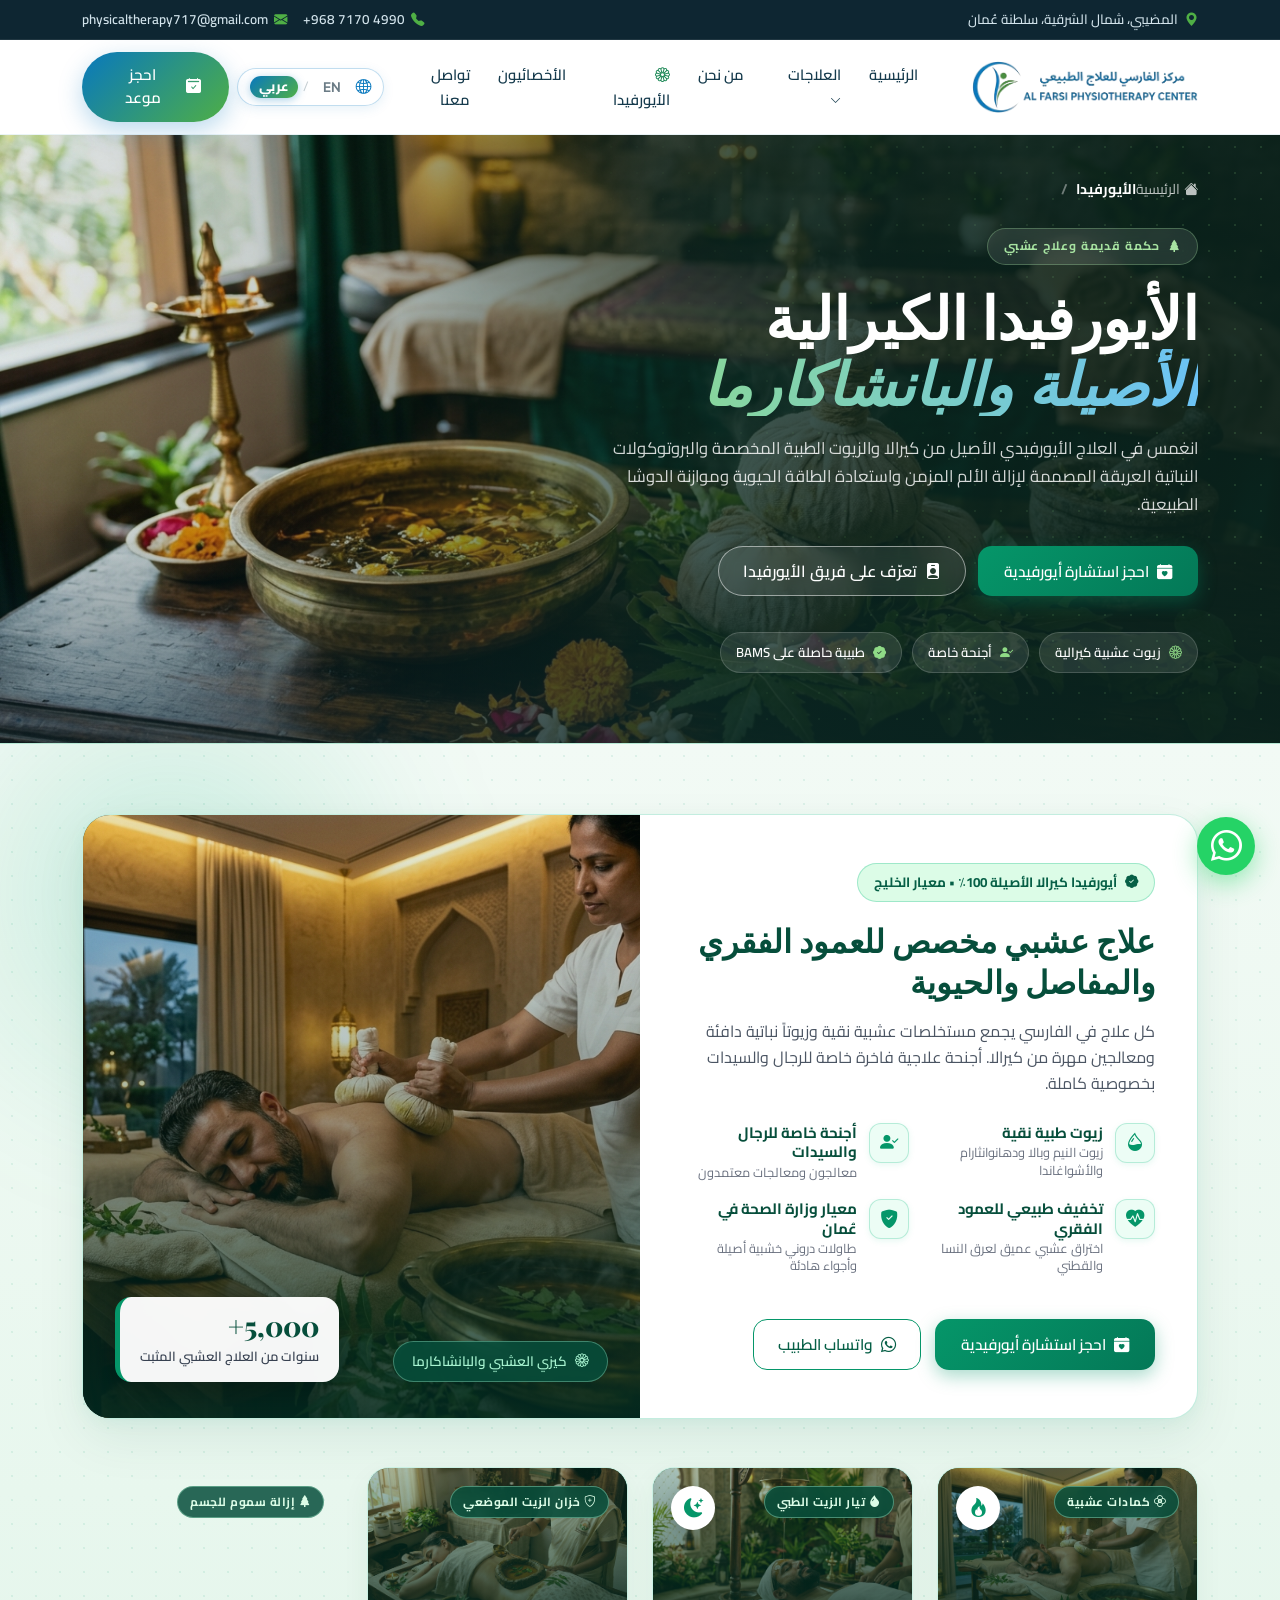
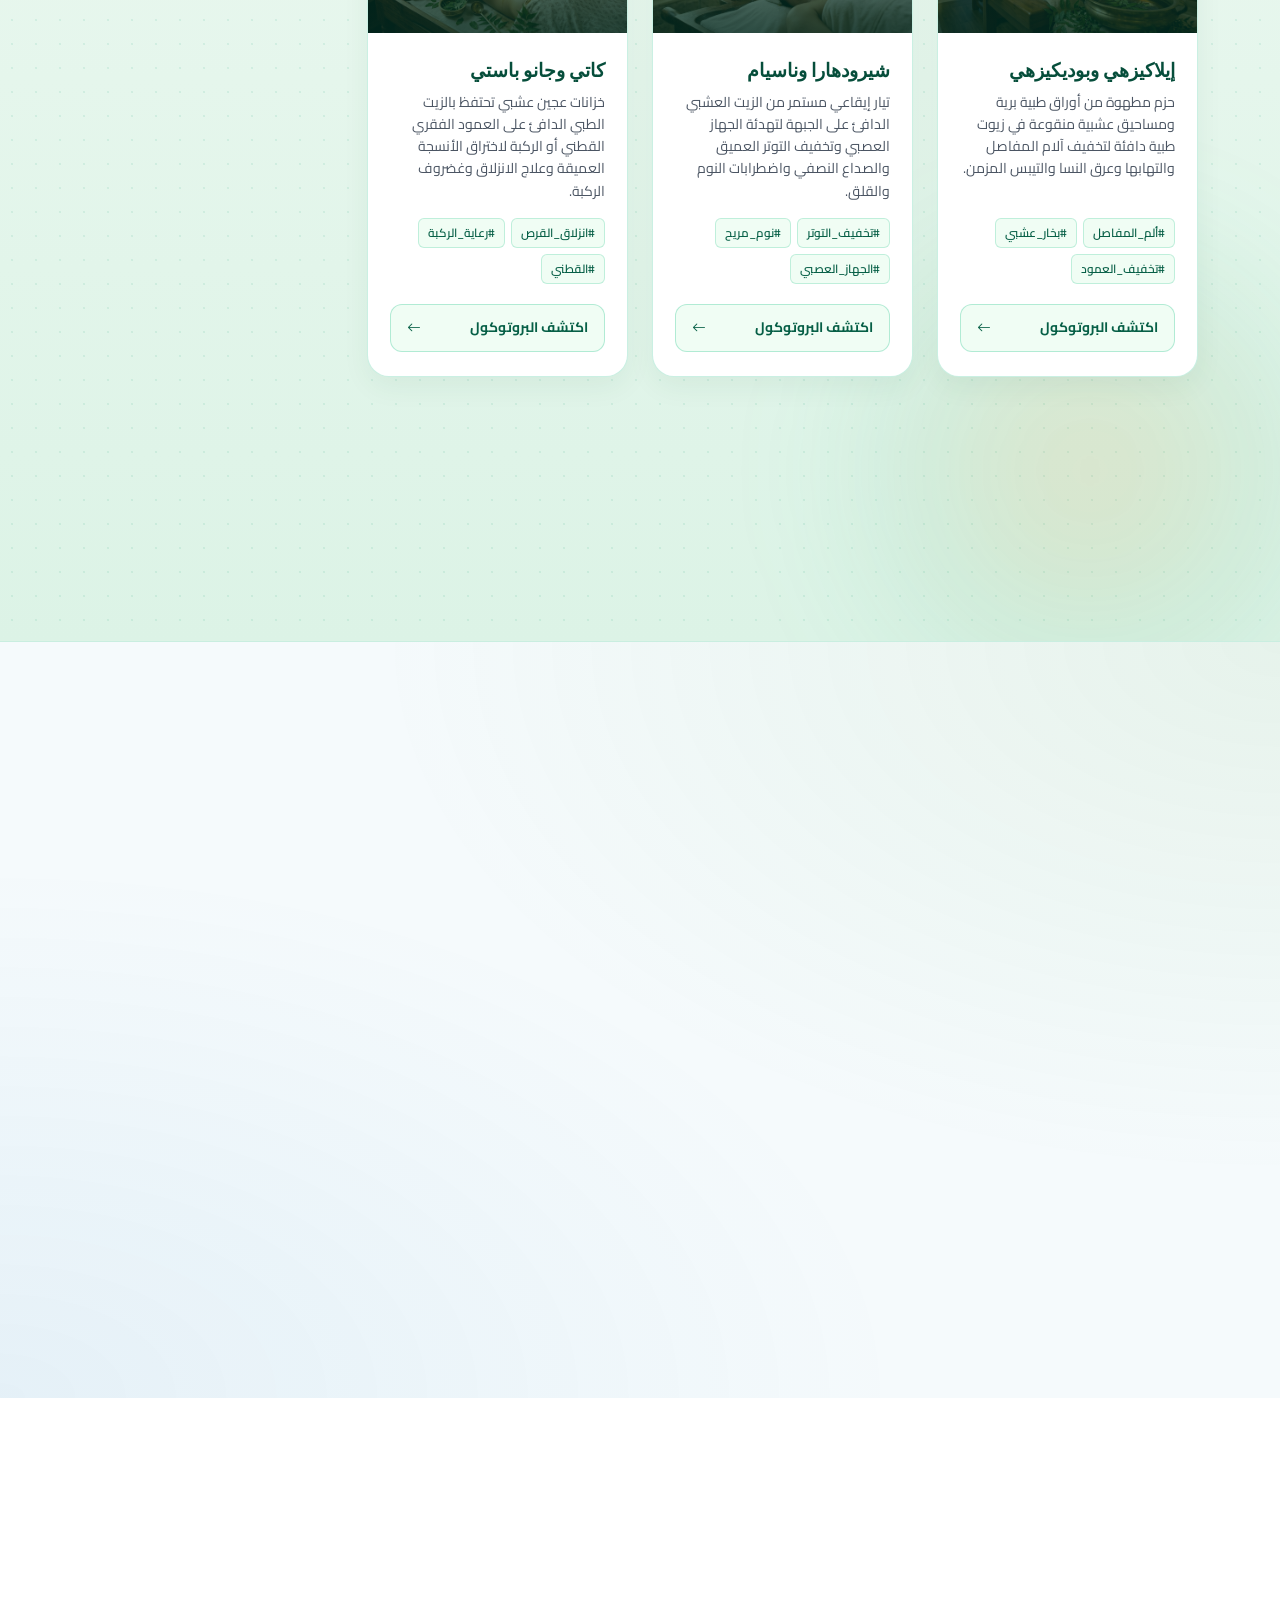
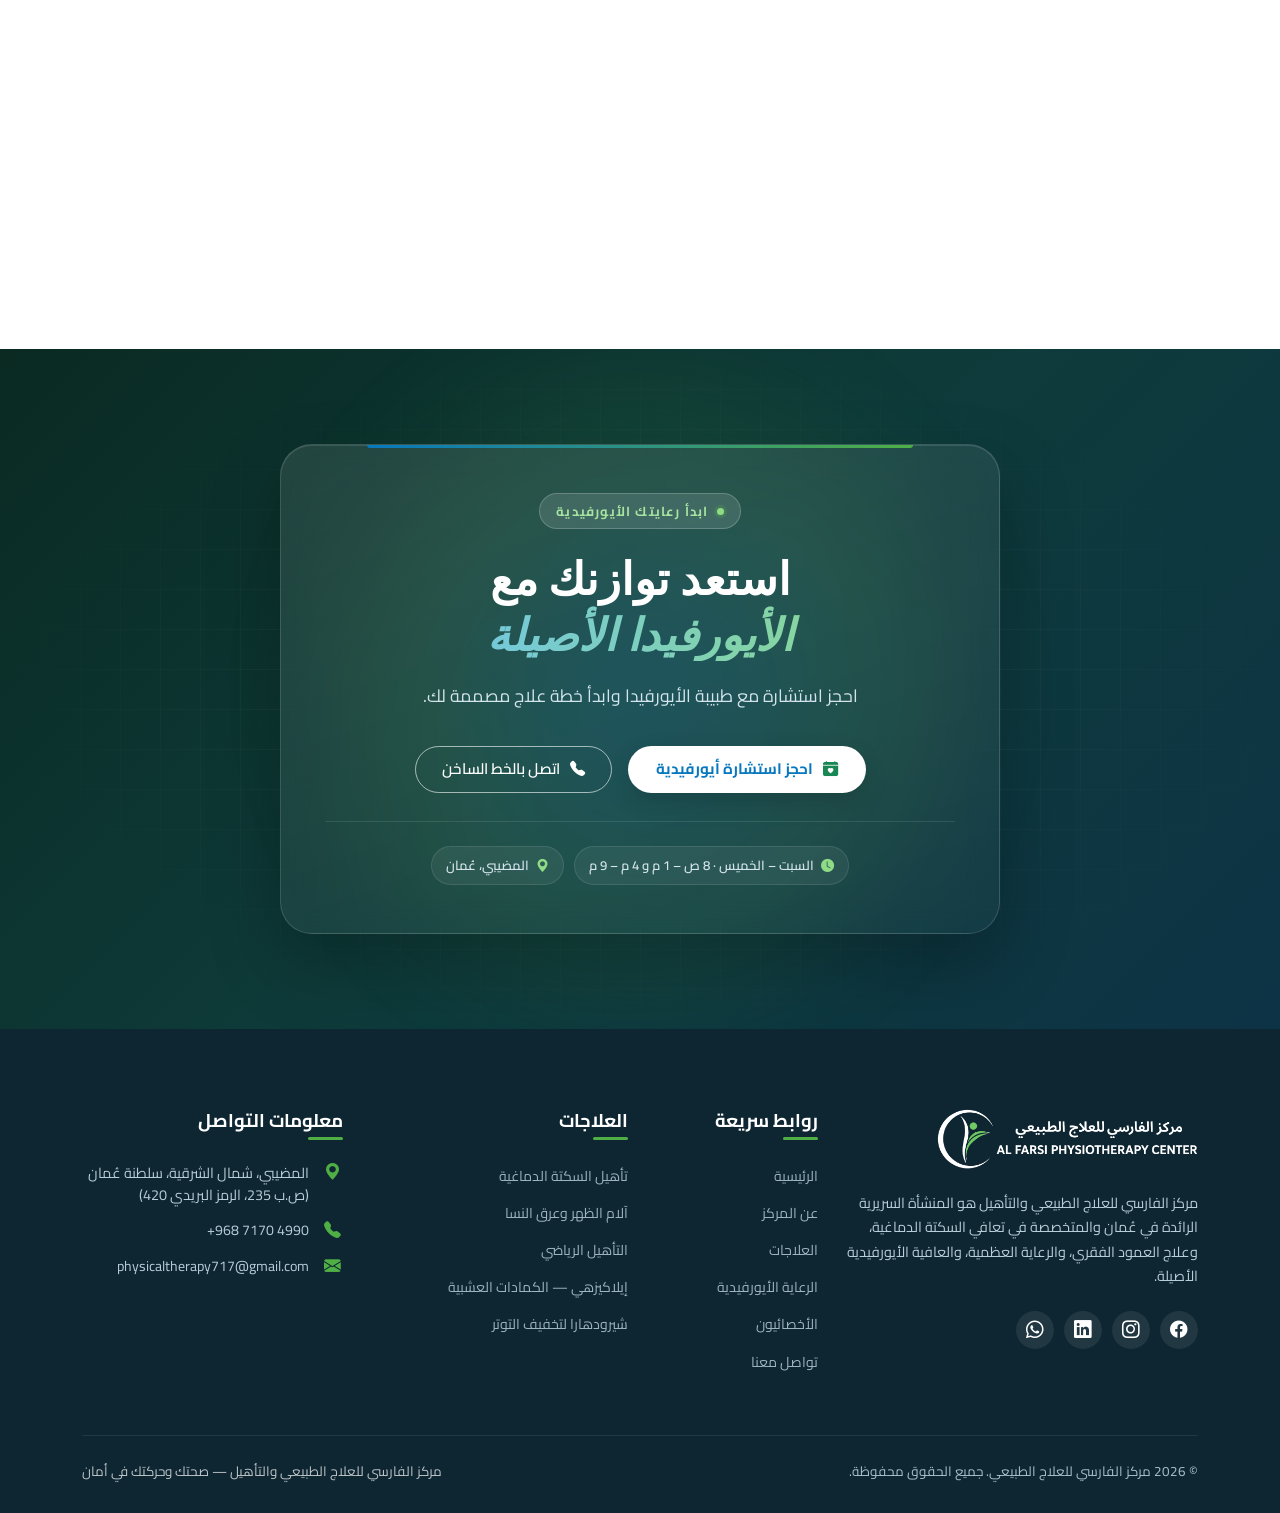
==== commit ef1454b8: "update" ====
--- a/ayurveda.html
+++ b/ayurveda.html
@@ -649,8 +649,8 @@
 
   <!-- Bootstrap 5.3.3 JS Bundle -->
   <script src="https://cdn.jsdelivr.net/npm/bootstrap@5.3.3/dist/js/bootstrap.bundle.min.js"></script>
-  <script src="i18n-data.js?v=20261118q"></script>
-  <script src="script.js?v=20261118q"></script>
+  <script src="i18n-data.js?v=20261118r"></script>
+  <script src="script.js?v=20261118r"></script>
 
 </body>
 </html>
--- a/style.css
+++ b/style.css
@@ -5296,7 +5296,8 @@
 .ayp-team-grid .team-col { flex: 0 0 300px; max-width: 300px; }
 @media (max-width: 767.98px) {
   .ayp-team-grid { flex-wrap: wrap; justify-content: center; overflow: visible; margin: 0; padding: 0; }
-  .ayp-team-grid .team-col { flex: 0 0 72%; max-width: 72%; }
+  .ayp-team-grid { gap: 12px; }
+  .ayp-team-grid .team-col { flex: 0 0 calc(50% - 6px); max-width: calc(50% - 6px); }
 }
 
 /* What We Offer: 3 cards; center the odd one on phones */
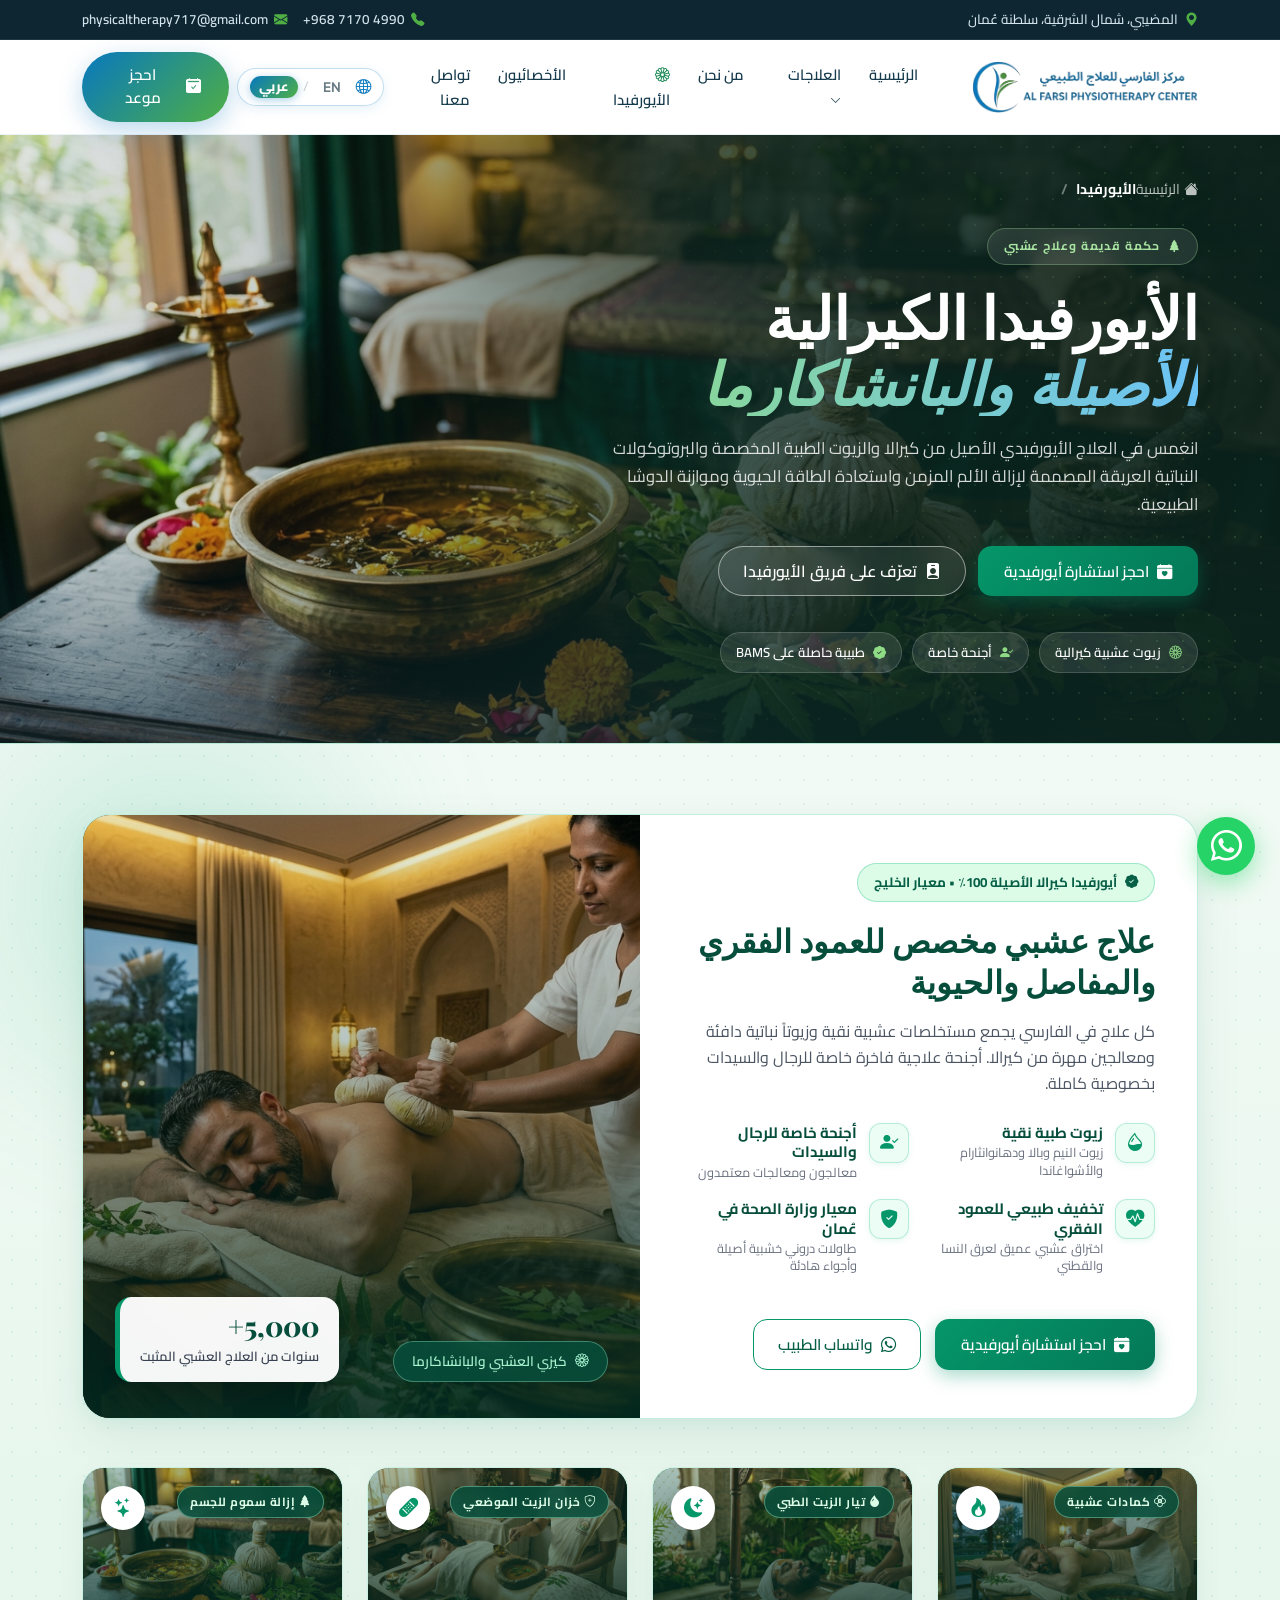
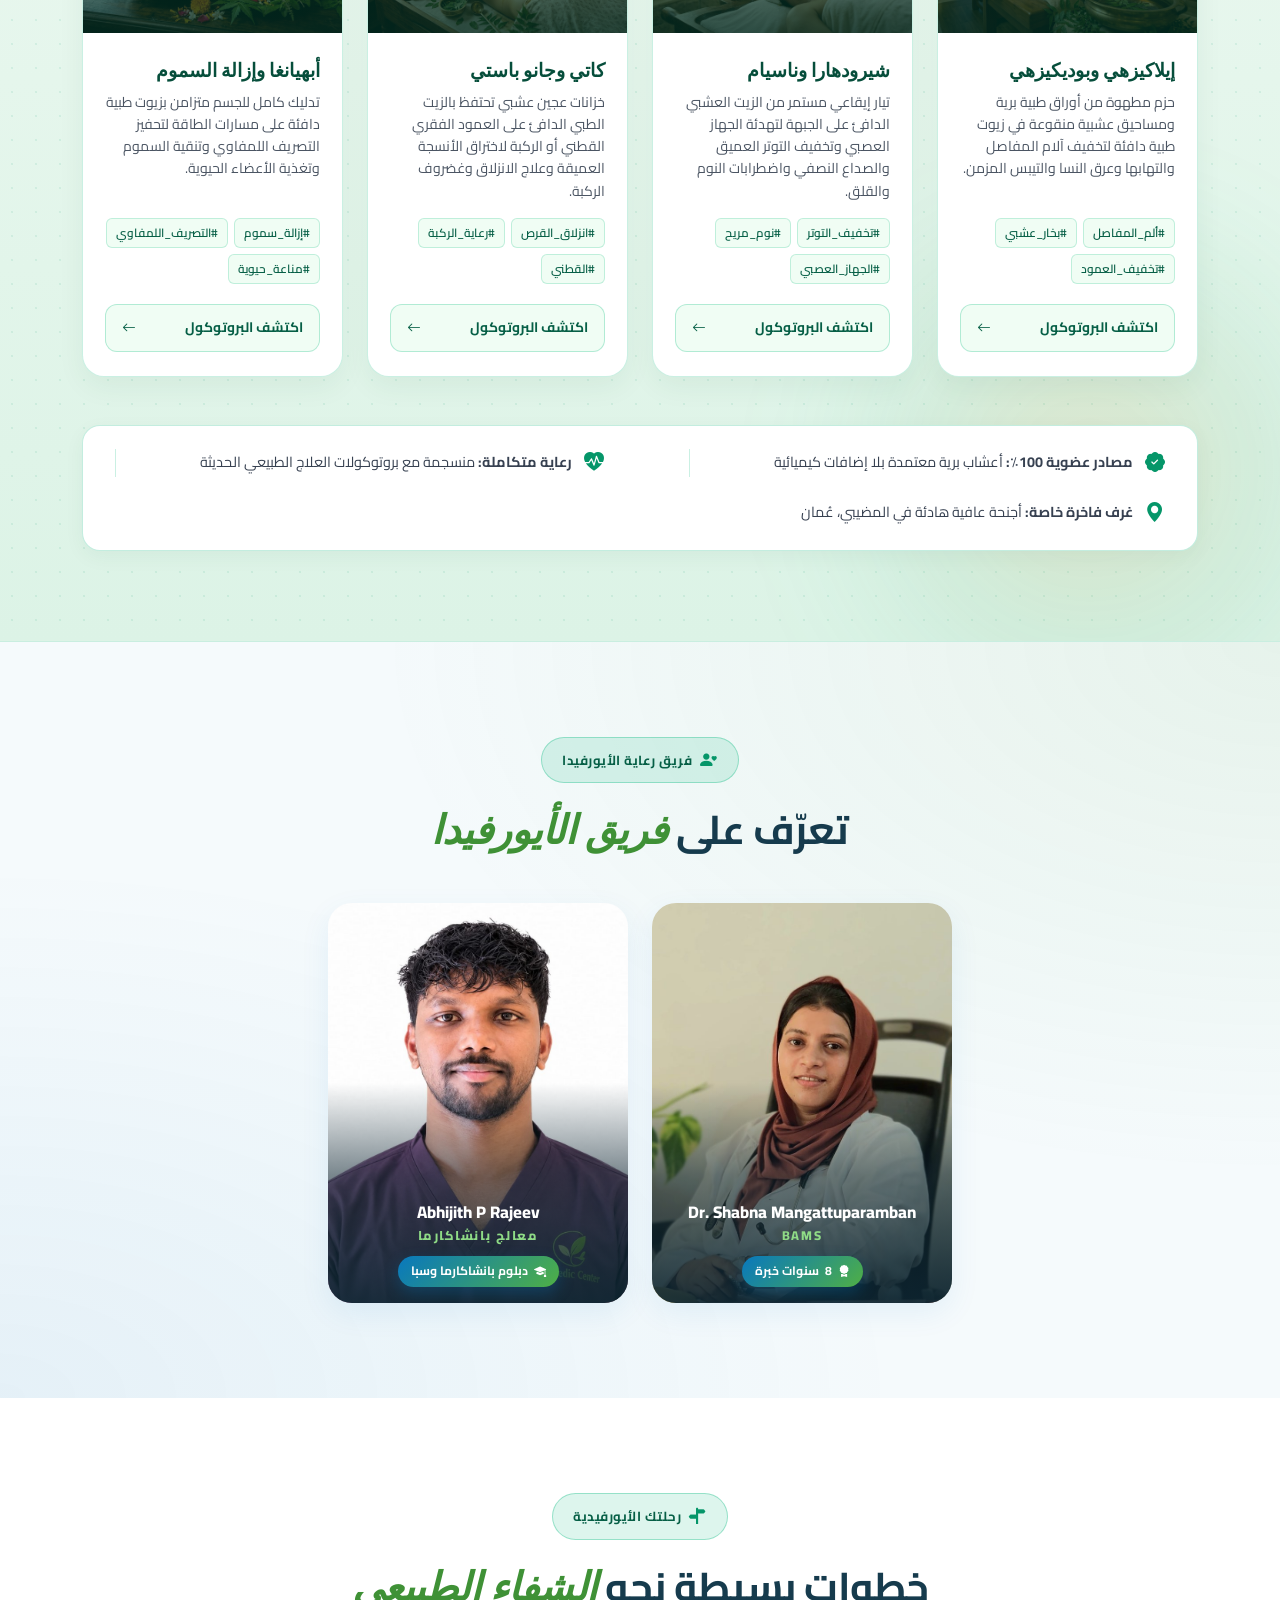
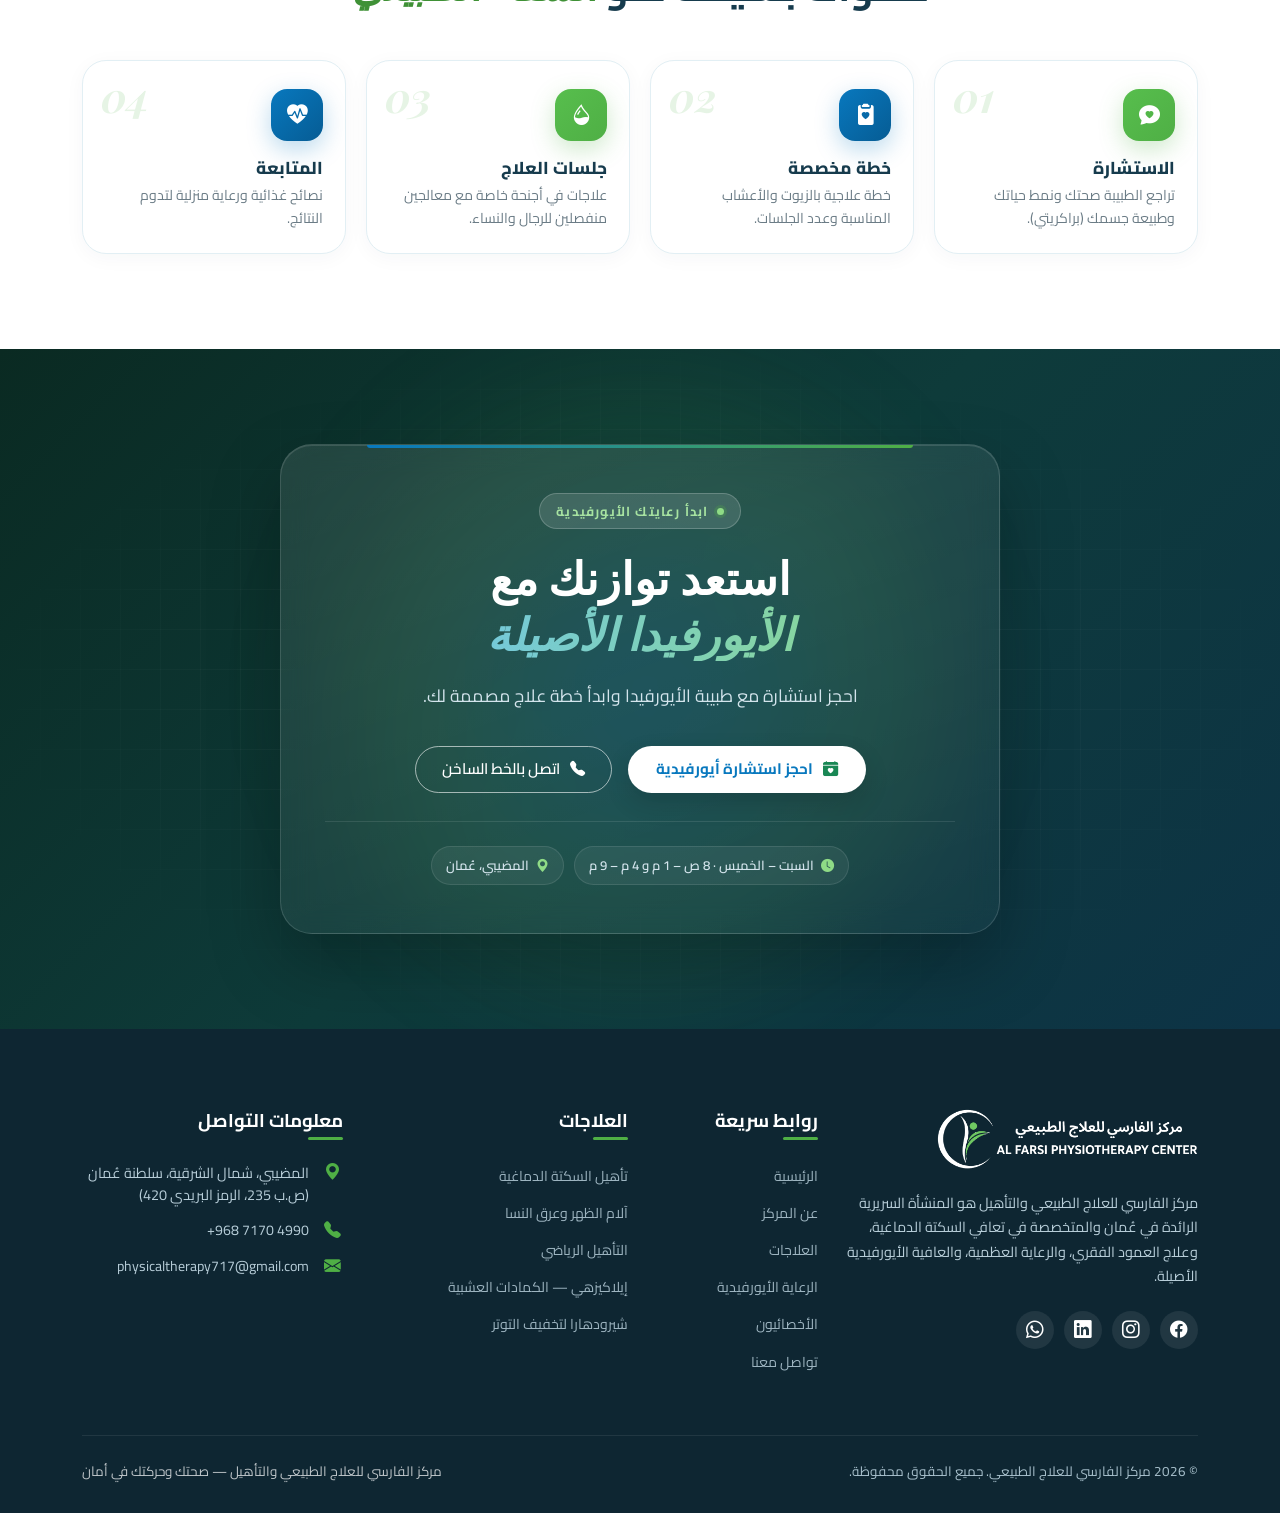
==== commit b1ff66c6: "update" ====
--- a/ayurveda.html
+++ b/ayurveda.html
@@ -466,12 +466,13 @@
           </div>
 
           <div class="team-col reveal delay-100">
-            <article class="team-card" tabindex="0" aria-label="Abhijith P Rajeev, Ayurvedic Therapist">
-              <img src="assets/images/team-ayur-therapist.jpg" alt="Abhijith P Rajeev, Ayurvedic Therapist" loading="lazy" style="object-position: center 22%;">
+            <article class="team-card" tabindex="0" aria-label="Abhijith P Rajeev, Ayurveda Panchakarma Therapist, Diploma in Ayurveda Panchakarma and International Spa Therapy">
+              <img src="assets/images/team-ayur-therapist.jpg" alt="Abhijith P Rajeev, Ayurveda Panchakarma Therapist" loading="lazy" style="object-position: center 22%;">
               <span class="team-tap-hint" aria-hidden="true"><i class="bi bi-hand-index-thumb"></i></span>
               <div class="team-info">
                 <h3 class="team-name">Abhijith P Rajeev</h3>
-                <p class="team-degree" data-i18n="ayp.ther.name">Ayurvedic Therapist</p>
+                <p class="team-degree" data-i18n="ayp.ther.role2">Panchakarma Therapist</p>
+                <span class="team-exp"><i class="bi bi-mortarboard-fill"></i> <span data-i18n="ayp.ther.dip">Dip. Panchakarma &amp; Spa</span></span>
                 <a href="contact.html?doctor=Abhijith%20P%20Rajeev#booking-form" class="team-book">
                   <i class="bi bi-calendar2-check"></i> <span data-i18n="doc.bookShort">Book Visit</span> <i class="bi bi-arrow-right team-book-arrow"></i>
                 </a>
@@ -649,8 +650,8 @@
 
   <!-- Bootstrap 5.3.3 JS Bundle -->
   <script src="https://cdn.jsdelivr.net/npm/bootstrap@5.3.3/dist/js/bootstrap.bundle.min.js"></script>
-  <script src="i18n-data.js?v=20261118r"></script>
-  <script src="script.js?v=20261118r"></script>
+  <script src="i18n-data.js?v=20261118s"></script>
+  <script src="script.js?v=20261118s"></script>
 
 </body>
 </html>
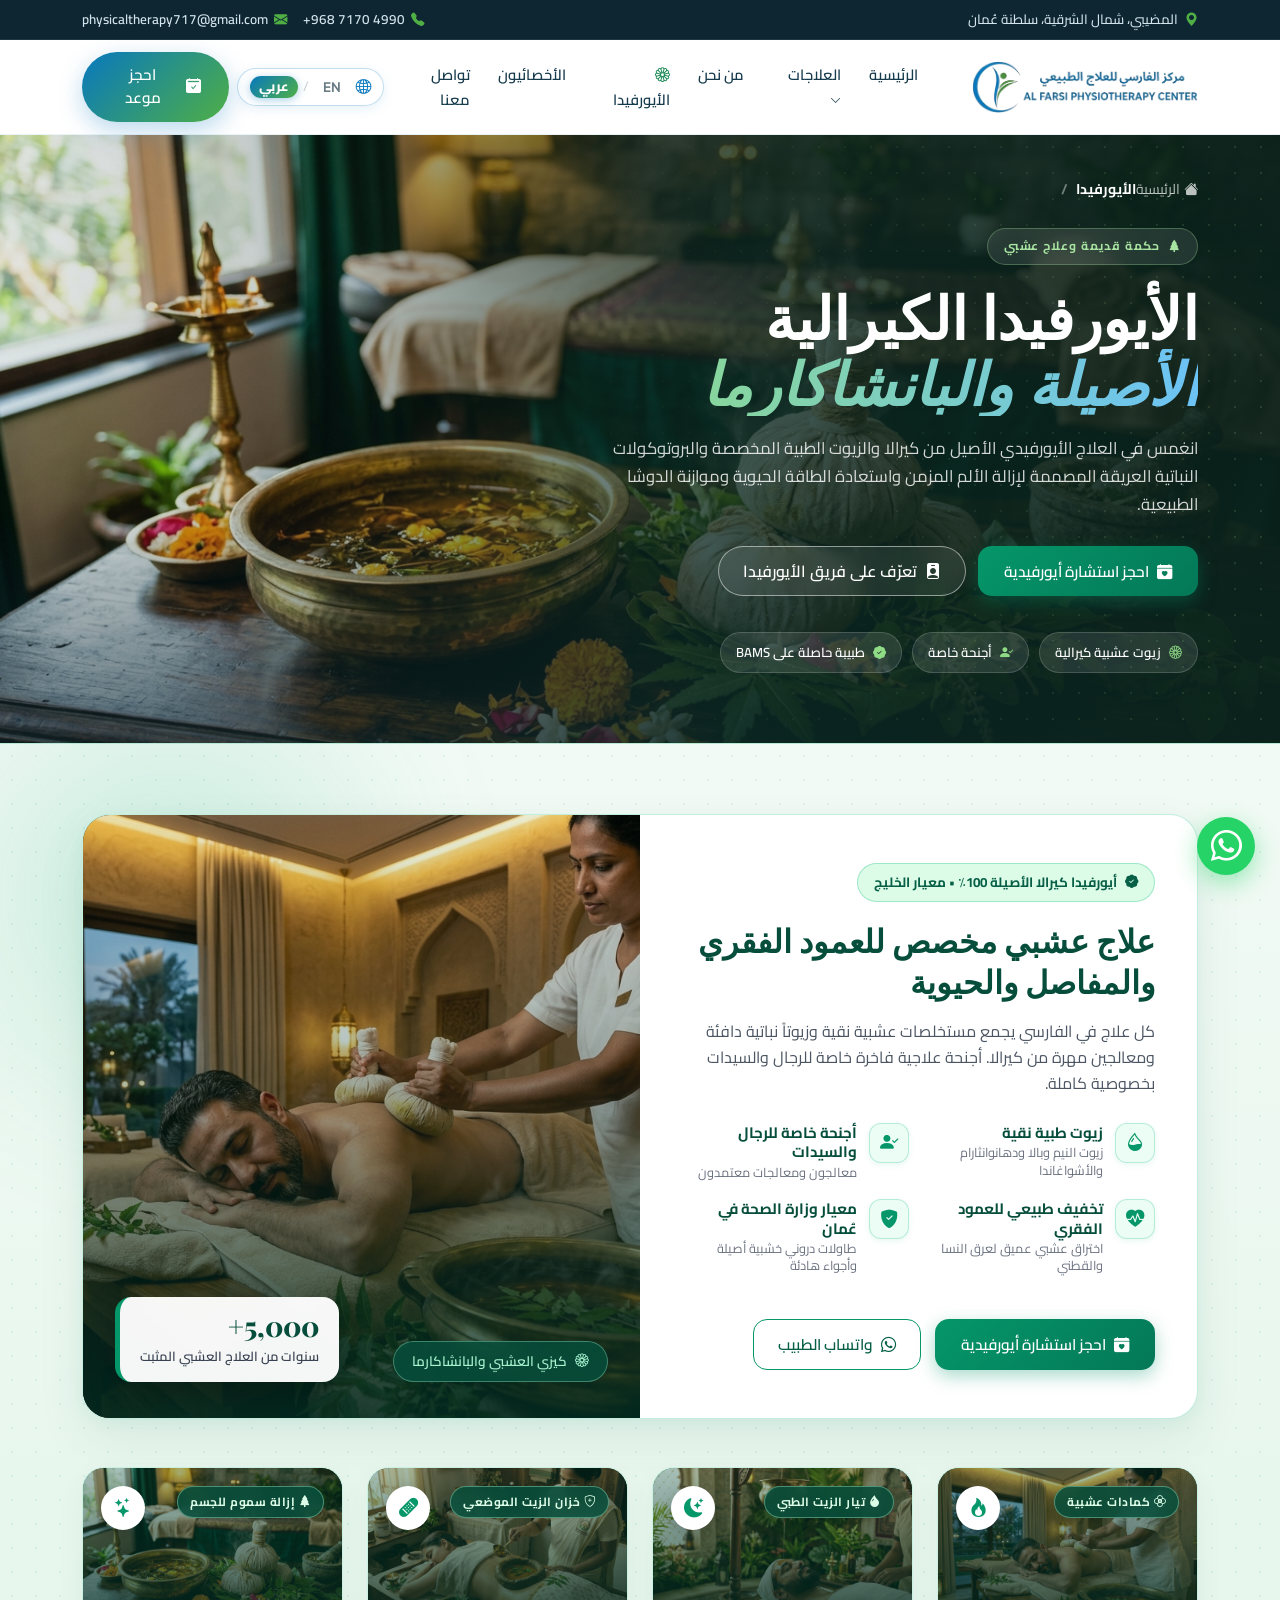
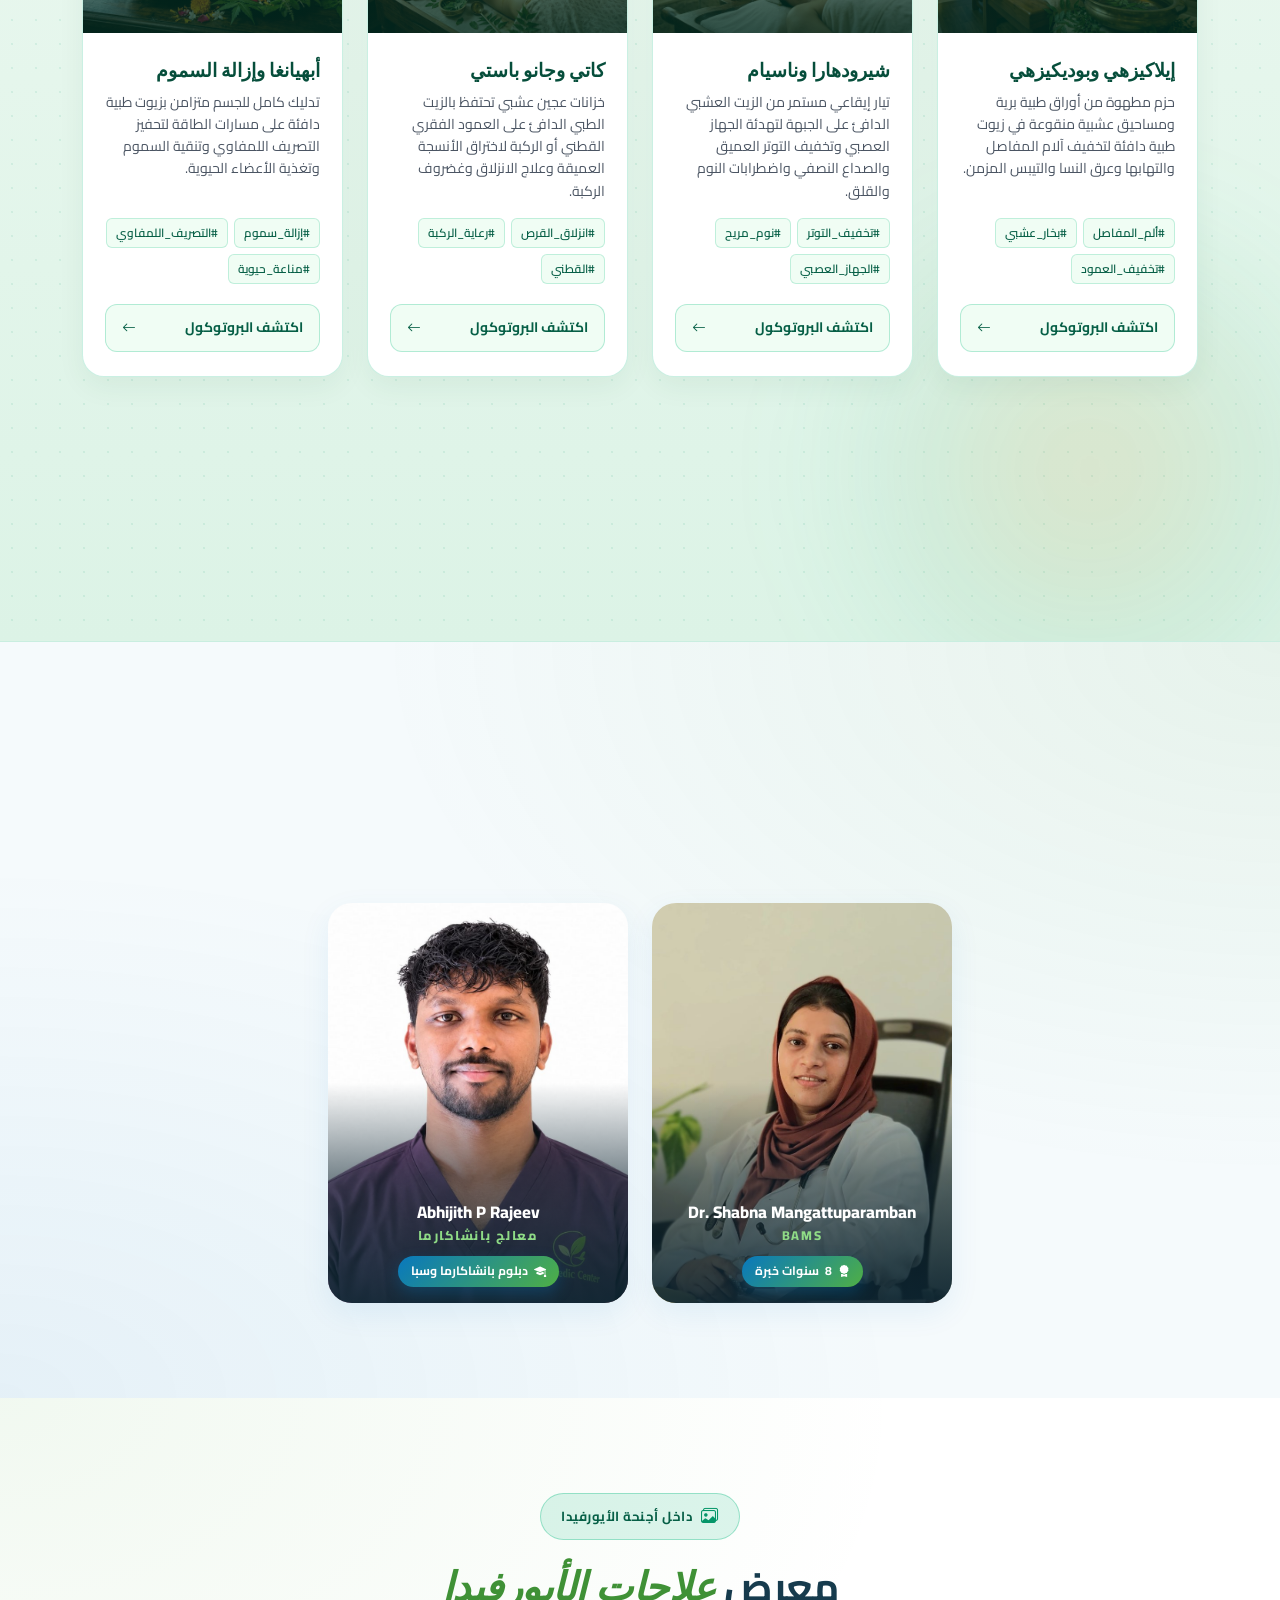
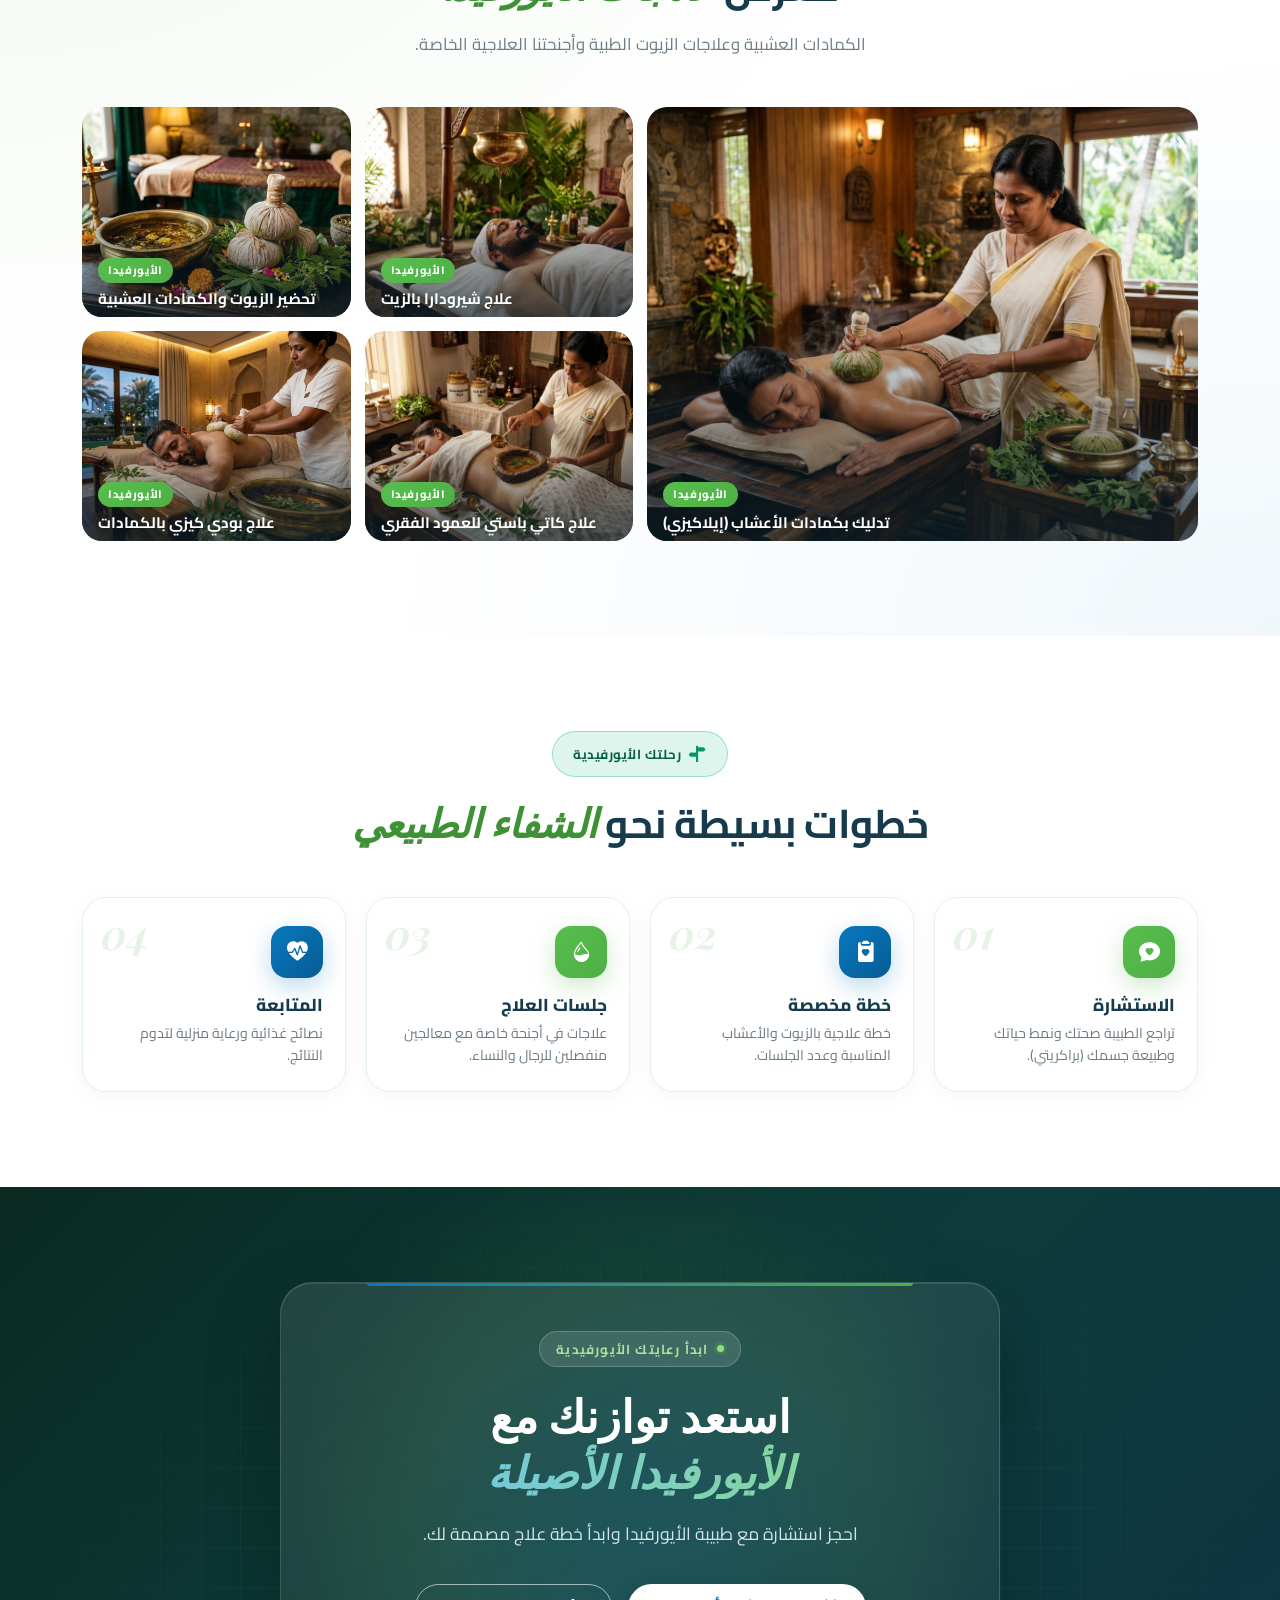
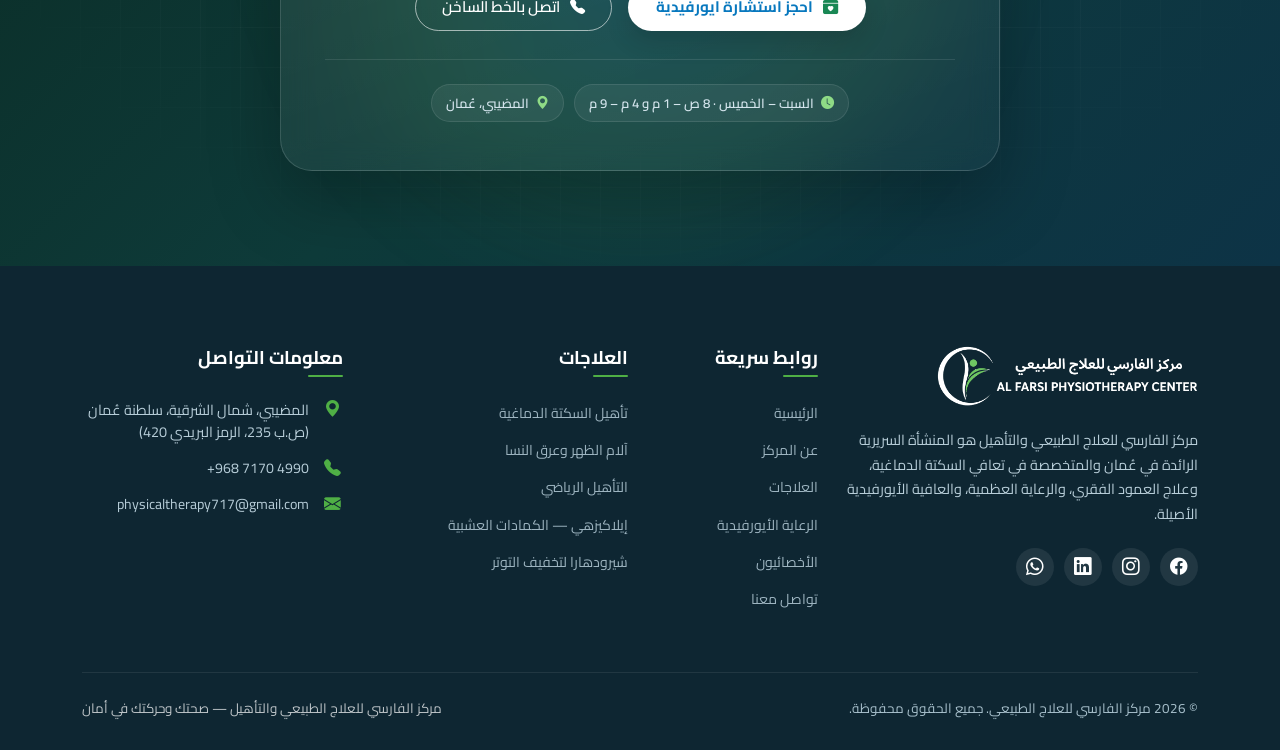
==== commit dda62e72: "update" ====
--- a/ayurveda.html
+++ b/ayurveda.html
@@ -484,6 +484,92 @@
     </section>
 
     <!-- ==========================================================================
+         AYURVEDA GALLERY
+         ========================================================================== -->
+    <section class="section-padding gallery-section ayp-gallery" id="gallery">
+      <div class="container">
+        <div class="text-center mb-5 reveal">
+          <div class="badge-eyebrow ayur-badge-eyebrow">
+            <span class="ayur-leaf-icon"><i class="bi bi-images"></i></span>
+            <span data-i18n="ayp.gal.badge">INSIDE OUR AYURVEDA SUITES</span>
+          </div>
+          <h2 class="section-title">
+            <span data-i18n="ayp.gal.title">Ayurveda</span> <span class="italic-accent ayp-accent" data-i18n="ayp.gal.titleAccent">Treatment Gallery</span>
+          </h2>
+          <p class="section-subtitle" data-i18n="ayp.gal.sub">Herbal poultices, medicated oil therapies and our private treatment suites.</p>
+        </div>
+
+        <div class="gal-grid" id="galGrid">
+          <figure class="gal-item g-wide g-tall" data-gal-cat="ayurveda">
+            <button type="button" class="gal-open" aria-label="Open photo: Elakizhi herbal poultice massage">
+              <img src="assets/images/ayurveda-elakizhi.jpg" alt="Elakizhi herbal poultice massage" loading="lazy" style="object-position: center;">
+              <span class="gal-zoom"><i class="bi bi-arrows-angle-expand"></i></span>
+              <figcaption>
+                <span class="gal-cat-tag" data-i18n="gal.f.ayurveda">Ayurveda</span>
+                <span class="gal-caption" data-i18n="gal.c3">Elakizhi herbal poultice massage</span>
+              </figcaption>
+            </button>
+          </figure>
+          <figure class="gal-item" data-gal-cat="ayurveda">
+            <button type="button" class="gal-open" aria-label="Open photo: Shirodhara oil therapy">
+              <img src="assets/images/ayurveda-shirodhara.jpg" alt="Shirodhara oil therapy" loading="lazy" style="object-position: center 40%;">
+              <span class="gal-zoom"><i class="bi bi-arrows-angle-expand"></i></span>
+              <figcaption>
+                <span class="gal-cat-tag" data-i18n="gal.f.ayurveda">Ayurveda</span>
+                <span class="gal-caption" data-i18n="gal.c7">Shirodhara oil therapy</span>
+              </figcaption>
+            </button>
+          </figure>
+          <figure class="gal-item" data-gal-cat="ayurveda">
+            <button type="button" class="gal-open" aria-label="Open photo: Herbal oils and poultice preparation">
+              <img src="assets/images/ayurveda-hero.jpg" alt="Herbal oils and poultice preparation" loading="lazy" style="object-position: center;">
+              <span class="gal-zoom"><i class="bi bi-arrows-angle-expand"></i></span>
+              <figcaption>
+                <span class="gal-cat-tag" data-i18n="gal.f.ayurveda">Ayurveda</span>
+                <span class="gal-caption" data-i18n="gal.c10">Herbal oils &amp; poultice preparation</span>
+              </figcaption>
+            </button>
+          </figure>
+          <figure class="gal-item" data-gal-cat="ayurveda">
+            <button type="button" class="gal-open" aria-label="Open photo: Kati Basti spinal oil therapy">
+              <img src="assets/images/ayurveda-basti.jpg" alt="Kati Basti spinal oil therapy" loading="lazy" style="object-position: 75% 65%;">
+              <span class="gal-zoom"><i class="bi bi-arrows-angle-expand"></i></span>
+              <figcaption>
+                <span class="gal-cat-tag" data-i18n="gal.f.ayurveda">Ayurveda</span>
+                <span class="gal-caption" data-i18n="gal.c13">Kati Basti spinal oil therapy</span>
+              </figcaption>
+            </button>
+          </figure>
+          <figure class="gal-item" data-gal-cat="ayurveda">
+            <button type="button" class="gal-open" aria-label="Open photo: Podikizhi poultice therapy">
+              <img src="assets/images/ayurveda-gcc-man.jpg" alt="Podikizhi poultice therapy" loading="lazy" style="object-position: center 25%;">
+              <span class="gal-zoom"><i class="bi bi-arrows-angle-expand"></i></span>
+              <figcaption>
+                <span class="gal-cat-tag" data-i18n="gal.f.ayurveda">Ayurveda</span>
+                <span class="gal-caption" data-i18n="gal.c14">Podikizhi poultice therapy</span>
+              </figcaption>
+            </button>
+          </figure>
+        </div>
+      </div>
+
+      <!-- Lightbox -->
+      <div class="gal-lightbox" id="galLightbox" role="dialog" aria-modal="true" aria-label="Photo viewer" hidden>
+        <button type="button" class="gal-lb-close" aria-label="Close"><i class="bi bi-x-lg"></i></button>
+        <button type="button" class="gal-lb-nav gal-lb-prev" aria-label="Previous photo"><i class="bi bi-chevron-left"></i></button>
+        <figure class="gal-lb-figure">
+          <img src="" alt="" id="galLbImg">
+          <figcaption>
+            <span class="gal-cat-tag" id="galLbCat"></span>
+            <span id="galLbCaption"></span>
+            <span class="gal-lb-counter" id="galLbCounter"></span>
+          </figcaption>
+        </figure>
+        <button type="button" class="gal-lb-nav gal-lb-next" aria-label="Next photo"><i class="bi bi-chevron-right"></i></button>
+      </div>
+    </section>
+
+    <!-- ==========================================================================
          4. HOW AN AYURVEDIC VISIT WORKS
          ========================================================================== -->
     <section class="section-padding ayp-steps-section">
@@ -650,8 +736,8 @@
 
   <!-- Bootstrap 5.3.3 JS Bundle -->
   <script src="https://cdn.jsdelivr.net/npm/bootstrap@5.3.3/dist/js/bootstrap.bundle.min.js"></script>
-  <script src="i18n-data.js?v=20261118s"></script>
-  <script src="script.js?v=20261118s"></script>
+  <script src="i18n-data.js?v=20261118t"></script>
+  <script src="script.js?v=20261118t"></script>
 
 </body>
 </html>
--- a/style.css
+++ b/style.css
@@ -5419,3 +5419,8 @@
   .hero-image-section .hero-description { font-size: 0.88rem; color: #3F5561; }
   .hero-image-section .hero-btn-group .btn-outline-custom { background: rgba(255, 255, 255, 0.92); }
 }
+
+/* Ayurveda page gallery: green accents */
+.ayp-gallery { background: radial-gradient(at 0% 0%, rgba(79, 175, 69, 0.08) 0px, transparent 50%), radial-gradient(at 100% 100%, rgba(8, 120, 190, 0.06) 0px, transparent 50%), #fff; }
+.ayp-gallery .gal-cat-tag { background: var(--green-gradient); }
+.ayp-gallery .gal-zoom { color: var(--primary-green-dark); }
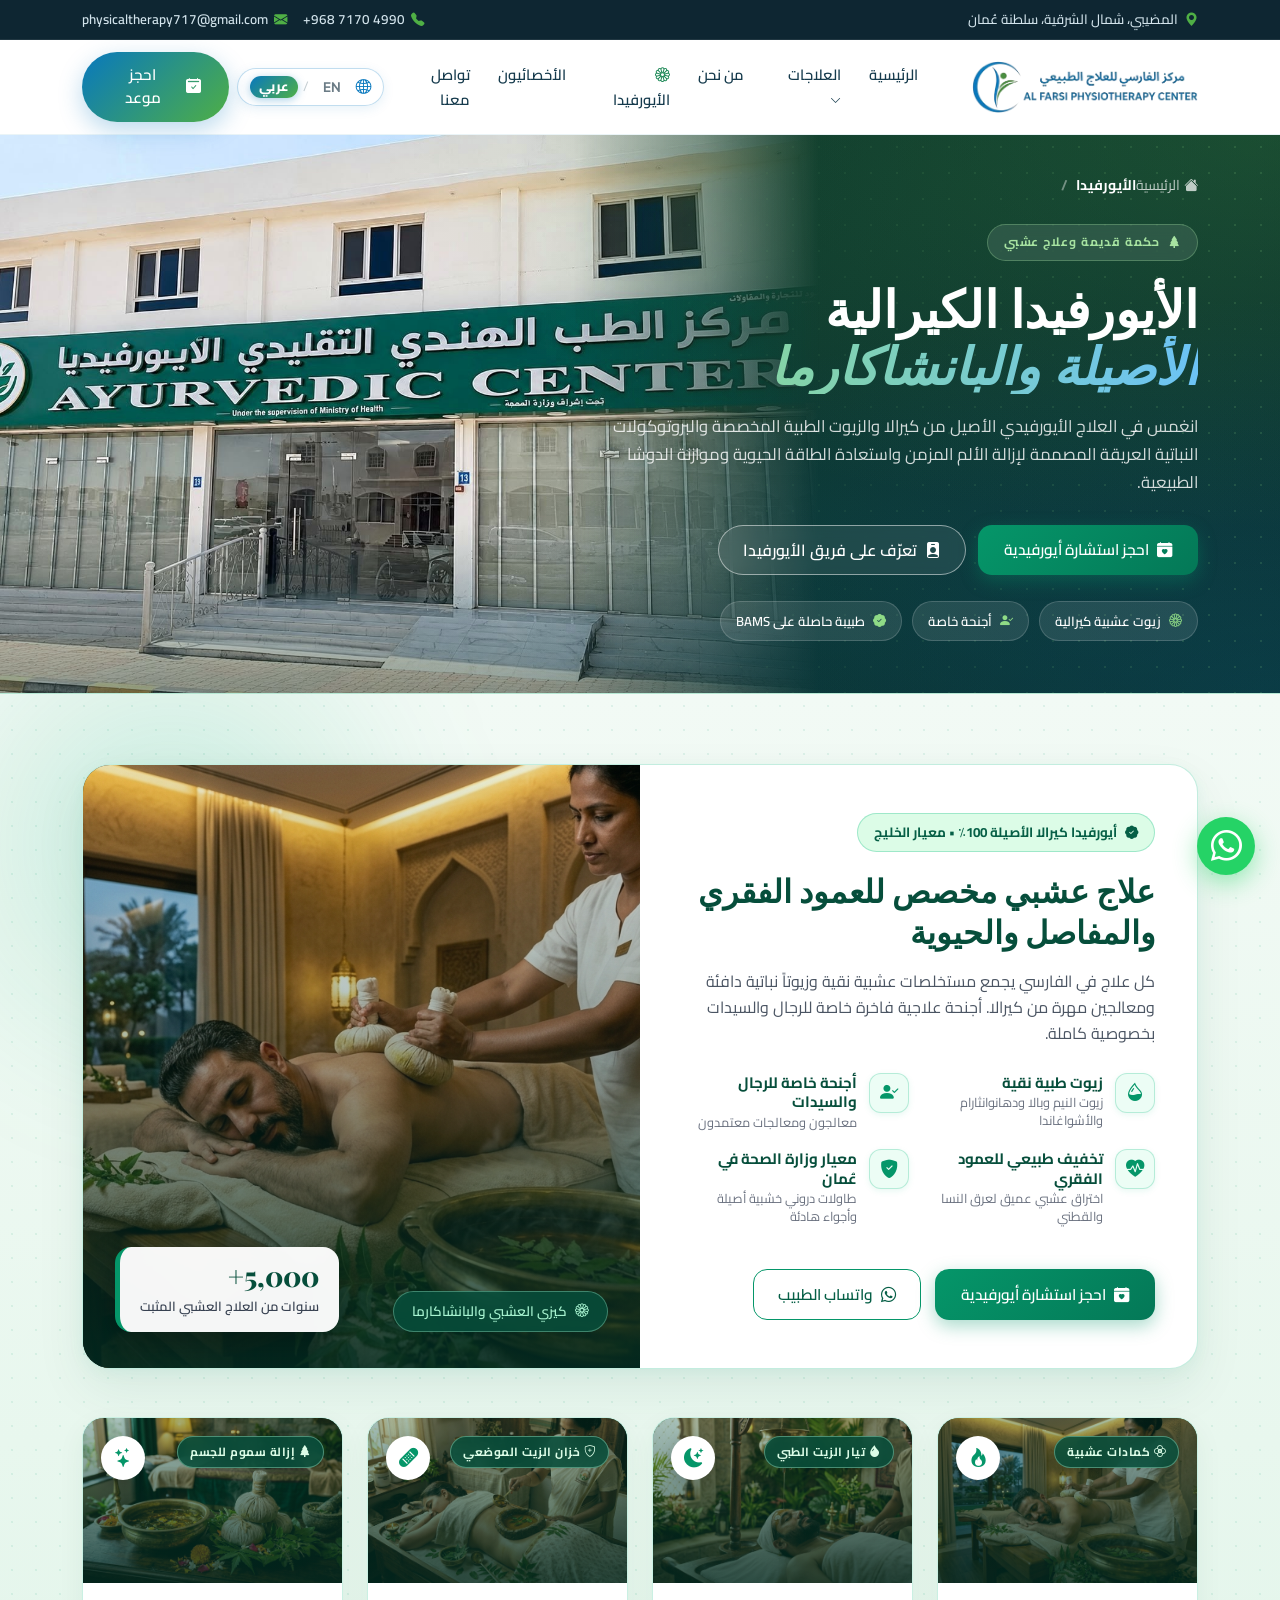
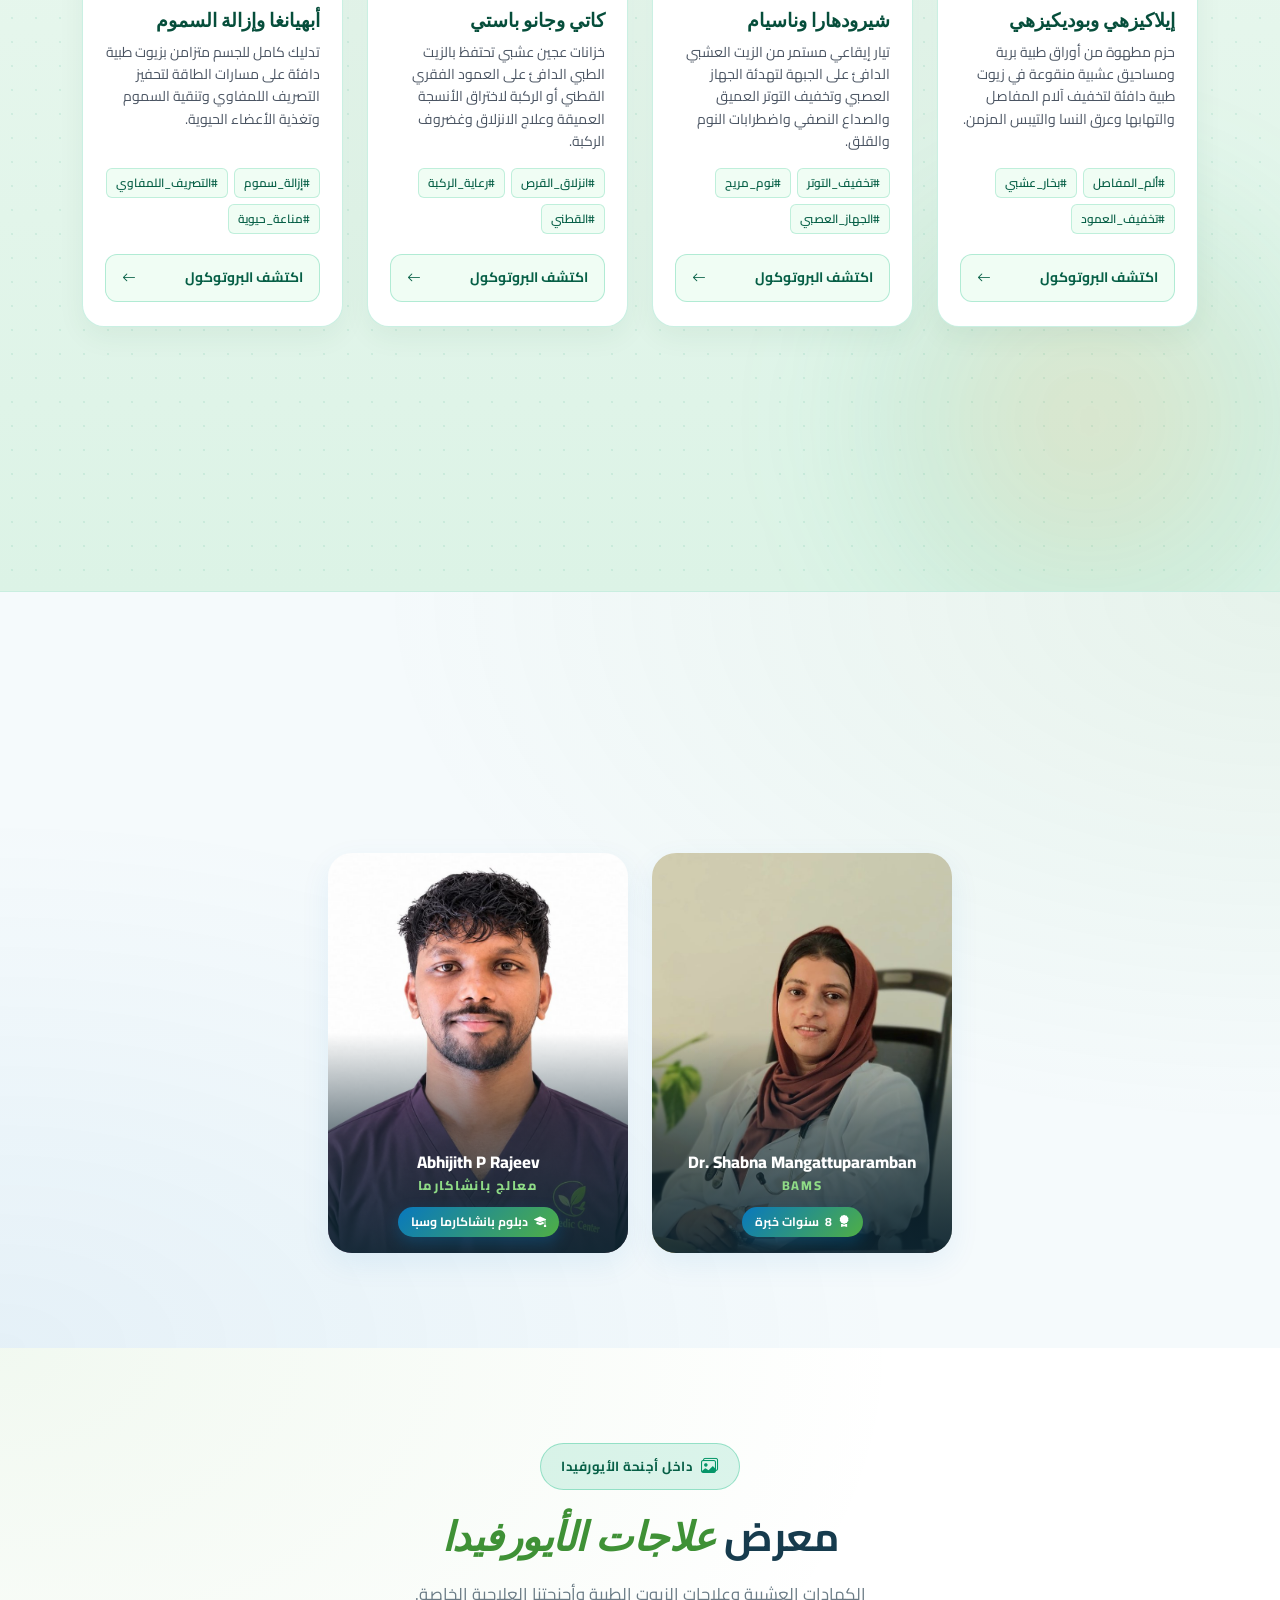
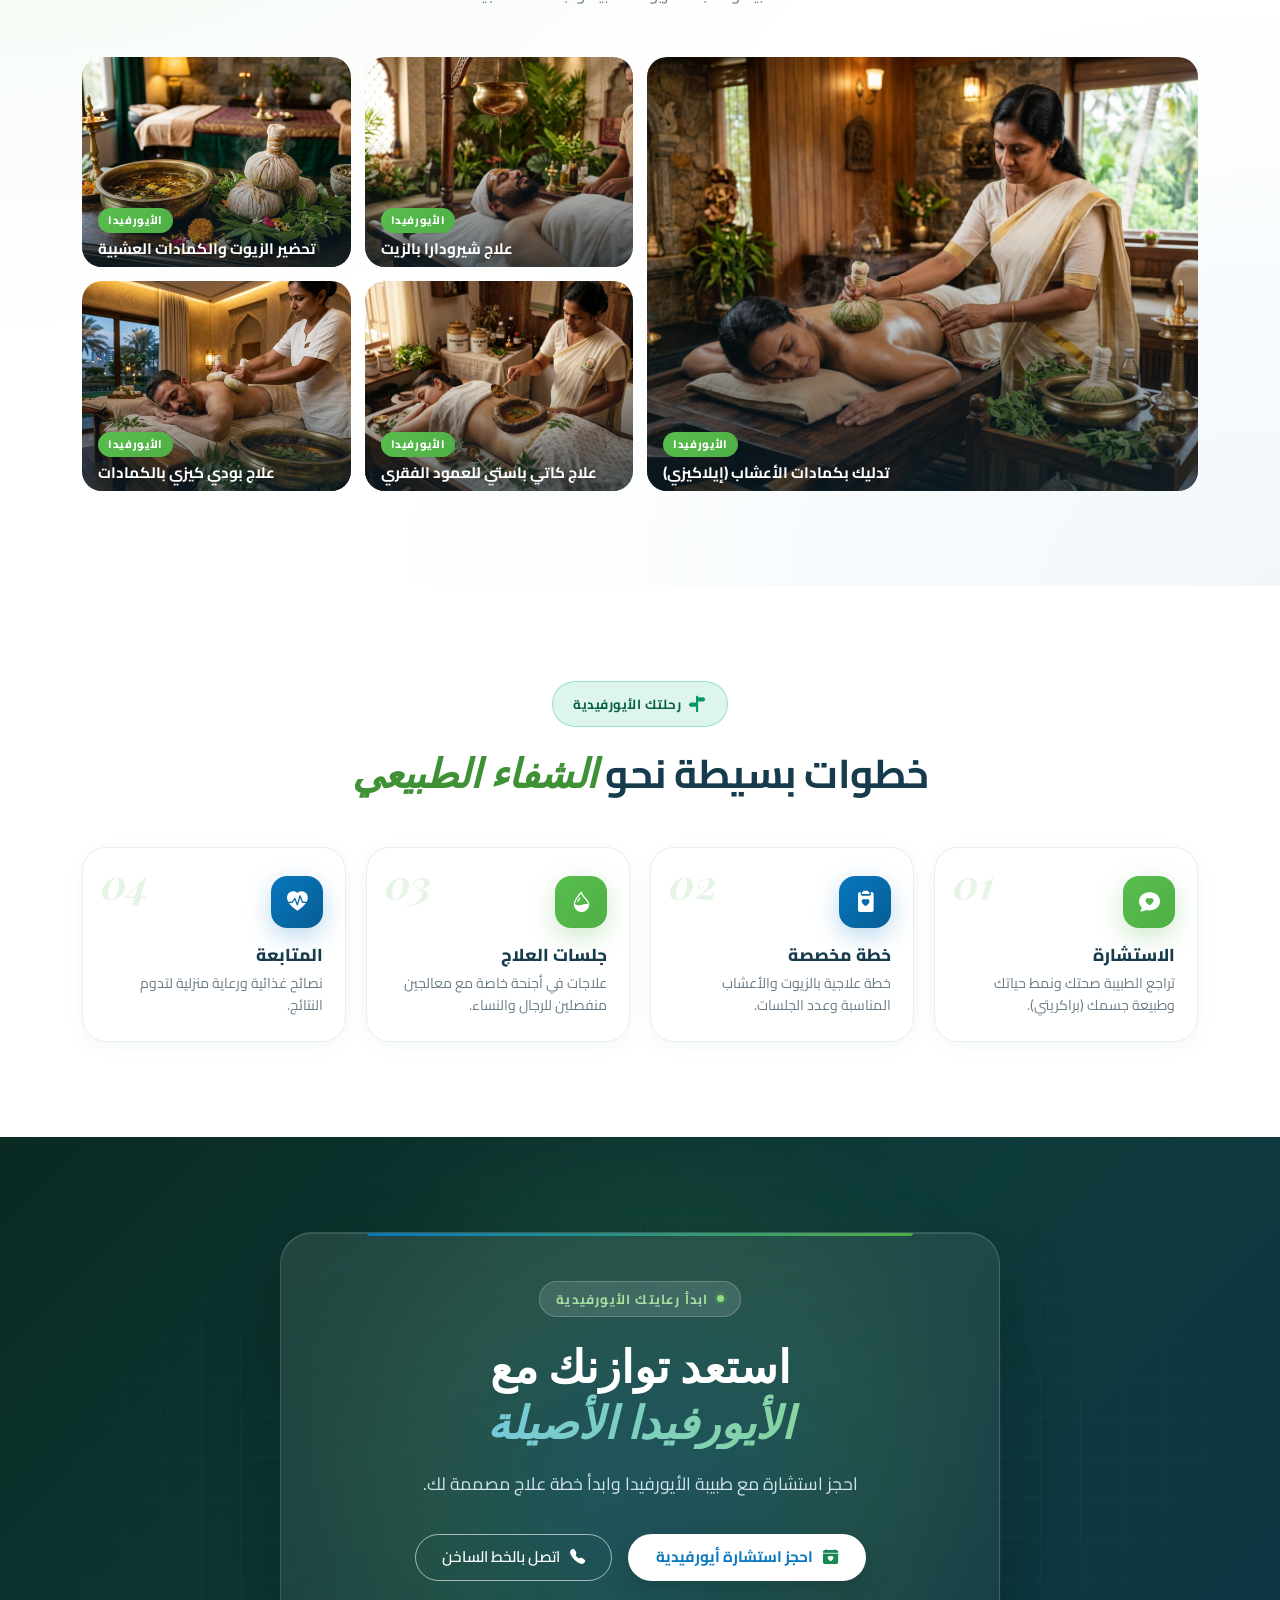
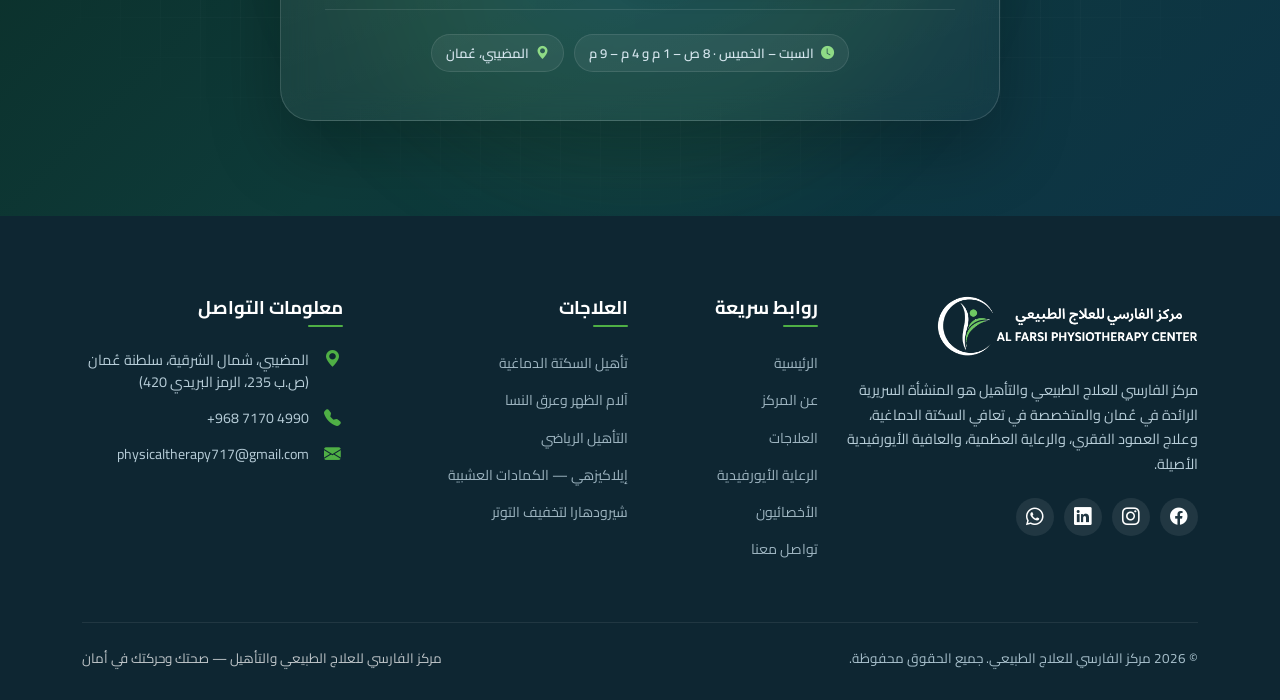
==== commit f5ce1125: "update" ====
--- a/ayurveda.html
+++ b/ayurveda.html
@@ -150,7 +150,7 @@
          1. AYURVEDA HERO
          ========================================================================== -->
     <section class="ayp-hero">
-      <img src="assets/images/ayurveda-hero.jpg" alt="" class="ayp-hero-bg" aria-hidden="true">
+      <img src="assets/images/ayurveda-center.jpg" alt="Al Farsi Ayurvedic Center building, under the supervision of the Ministry of Health" class="ayp-hero-bg ayp-hero-photo">
       <div class="ayp-hero-shade"></div>
       <div class="ayp-hero-leaves" aria-hidden="true"></div>
 
@@ -736,8 +736,8 @@
 
   <!-- Bootstrap 5.3.3 JS Bundle -->
   <script src="https://cdn.jsdelivr.net/npm/bootstrap@5.3.3/dist/js/bootstrap.bundle.min.js"></script>
-  <script src="i18n-data.js?v=20261118t"></script>
-  <script src="script.js?v=20261118t"></script>
+  <script src="i18n-data.js?v=20261118u"></script>
+  <script src="script.js?v=20261118u"></script>
 
 </body>
 </html>
--- a/style.css
+++ b/style.css
@@ -5424,3 +5424,93 @@
 .ayp-gallery { background: radial-gradient(at 0% 0%, rgba(79, 175, 69, 0.08) 0px, transparent 50%), radial-gradient(at 100% 100%, rgba(8, 120, 190, 0.06) 0px, transparent 50%), #fff; }
 .ayp-gallery .gal-cat-tag { background: var(--green-gradient); }
 .ayp-gallery .gal-zoom { color: var(--primary-green-dark); }
+
+/* ==========================================================================
+   AYURVEDA HERO — Ayurvedic Center building photo
+   Desktop: photo on the side opposite the text, fading into deep green.
+   Phones: photo across the top, text below on green.
+   ========================================================================== */
+.ayp-hero { background: linear-gradient(135deg, #0A2A22 0%, #0E3B33 55%, #0F3D45 100%); }
+.ayp-hero .ayp-hero-photo {
+  left: auto;
+  right: 0;
+  width: 60%;
+  object-position: 58% 45%;
+  -webkit-mask-image: linear-gradient(90deg, transparent 0%, rgba(0, 0, 0, 0.6) 14%, #000 30%);
+  mask-image: linear-gradient(90deg, transparent 0%, rgba(0, 0, 0, 0.6) 14%, #000 30%);
+  animation: heroZoom 22s ease-in-out infinite alternate;
+  transform-origin: 60% 50%;
+}
+.ayp-hero .ayp-hero-shade {
+  background:
+    radial-gradient(at 0% 0%, rgba(79, 175, 69, 0.22) 0px, transparent 50%),
+    radial-gradient(at 0% 100%, rgba(8, 120, 190, 0.18) 0px, transparent 50%),
+    linear-gradient(90deg, rgba(10, 42, 34, 0.55) 0%, rgba(10, 42, 34, 0.15) 45%, transparent 60%),
+    linear-gradient(180deg, transparent 70%, rgba(10, 42, 34, 0.45) 100%);
+}
+[dir="rtl"] .ayp-hero .ayp-hero-photo {
+  right: auto;
+  left: 0;
+  -webkit-mask-image: linear-gradient(270deg, transparent 0%, rgba(0, 0, 0, 0.6) 14%, #000 30%);
+  mask-image: linear-gradient(270deg, transparent 0%, rgba(0, 0, 0, 0.6) 14%, #000 30%);
+  transform-origin: 40% 50%;
+}
+[dir="rtl"] .ayp-hero .ayp-hero-shade {
+  background:
+    radial-gradient(at 100% 0%, rgba(79, 175, 69, 0.22) 0px, transparent 50%),
+    radial-gradient(at 100% 100%, rgba(8, 120, 190, 0.18) 0px, transparent 50%),
+    linear-gradient(270deg, rgba(10, 42, 34, 0.55) 0%, rgba(10, 42, 34, 0.15) 45%, transparent 60%),
+    linear-gradient(180deg, transparent 70%, rgba(10, 42, 34, 0.45) 100%);
+}
+.ayp-hero-content { max-width: 560px; }
+
+@media (max-width: 991.98px) and (min-width: 768px) {
+  .ayp-hero .ayp-hero-photo,
+  [dir="rtl"] .ayp-hero .ayp-hero-photo { width: 55%; }
+}
+@media (max-width: 767.98px) {
+  .ayp-hero { display: block; padding-top: 58vw; padding-bottom: 46px; }
+  .ayp-hero .ayp-hero-photo,
+  [dir="rtl"] .ayp-hero .ayp-hero-photo {
+    left: 0;
+    right: 0;
+    top: 0;
+    bottom: auto;
+    width: 100%;
+    height: 66vw;
+    object-position: 50% 45%;
+    -webkit-mask-image: linear-gradient(180deg, #000 0%, #000 72%, transparent 100%);
+    mask-image: linear-gradient(180deg, #000 0%, #000 72%, transparent 100%);
+    animation: none;
+  }
+  .ayp-hero .ayp-hero-shade,
+  [dir="rtl"] .ayp-hero .ayp-hero-shade {
+    background: radial-gradient(at 0% 100%, rgba(79, 175, 69, 0.2) 0px, transparent 55%),
+                radial-gradient(at 100% 70%, rgba(8, 120, 190, 0.18) 0px, transparent 55%);
+  }
+  .ayp-hero-leaves { display: none; }
+  .ayp-hero .ayp-breadcrumb { position: absolute; top: 10px; left: 14px; right: 14px; margin: 0; }
+  .ayp-hero .ayp-breadcrumb .breadcrumb-item,
+  .ayp-hero .ayp-breadcrumb a { color: #fff; text-shadow: 0 1px 6px rgba(0, 0, 0, 0.45); }
+  .ayp-hero .container { position: static !important; }
+  .ayp-hero-content { text-align: center; margin: 0 auto; }
+  .ayp-hero-actions { justify-content: center; }
+  .ayp-hero-chips { justify-content: center; }
+}
+@media (prefers-reduced-motion: reduce) {
+  .ayp-hero .ayp-hero-photo { animation: none; }
+}
+
+/* Ayurveda hero: fit the full sign */
+@media (min-width: 992px) {
+  .ayp-hero { min-height: 0; padding: 40px 0 52px; }
+  .ayp-hero .ayp-hero-photo { width: 64%; object-position: 50% 40%; }
+  .ayp-hero-content { max-width: 600px; }
+  .ayp-hero-title { font-size: clamp(2.2rem, 4vw, 3.3rem); }
+  .ayp-hero-chips { margin-top: 26px; }
+}
+@media (max-width: 767.98px) {
+  .ayp-hero { padding-top: 52vw; }
+  .ayp-hero .ayp-hero-photo,
+  [dir="rtl"] .ayp-hero .ayp-hero-photo { height: 58vw; object-position: 50% 50%; }
+}
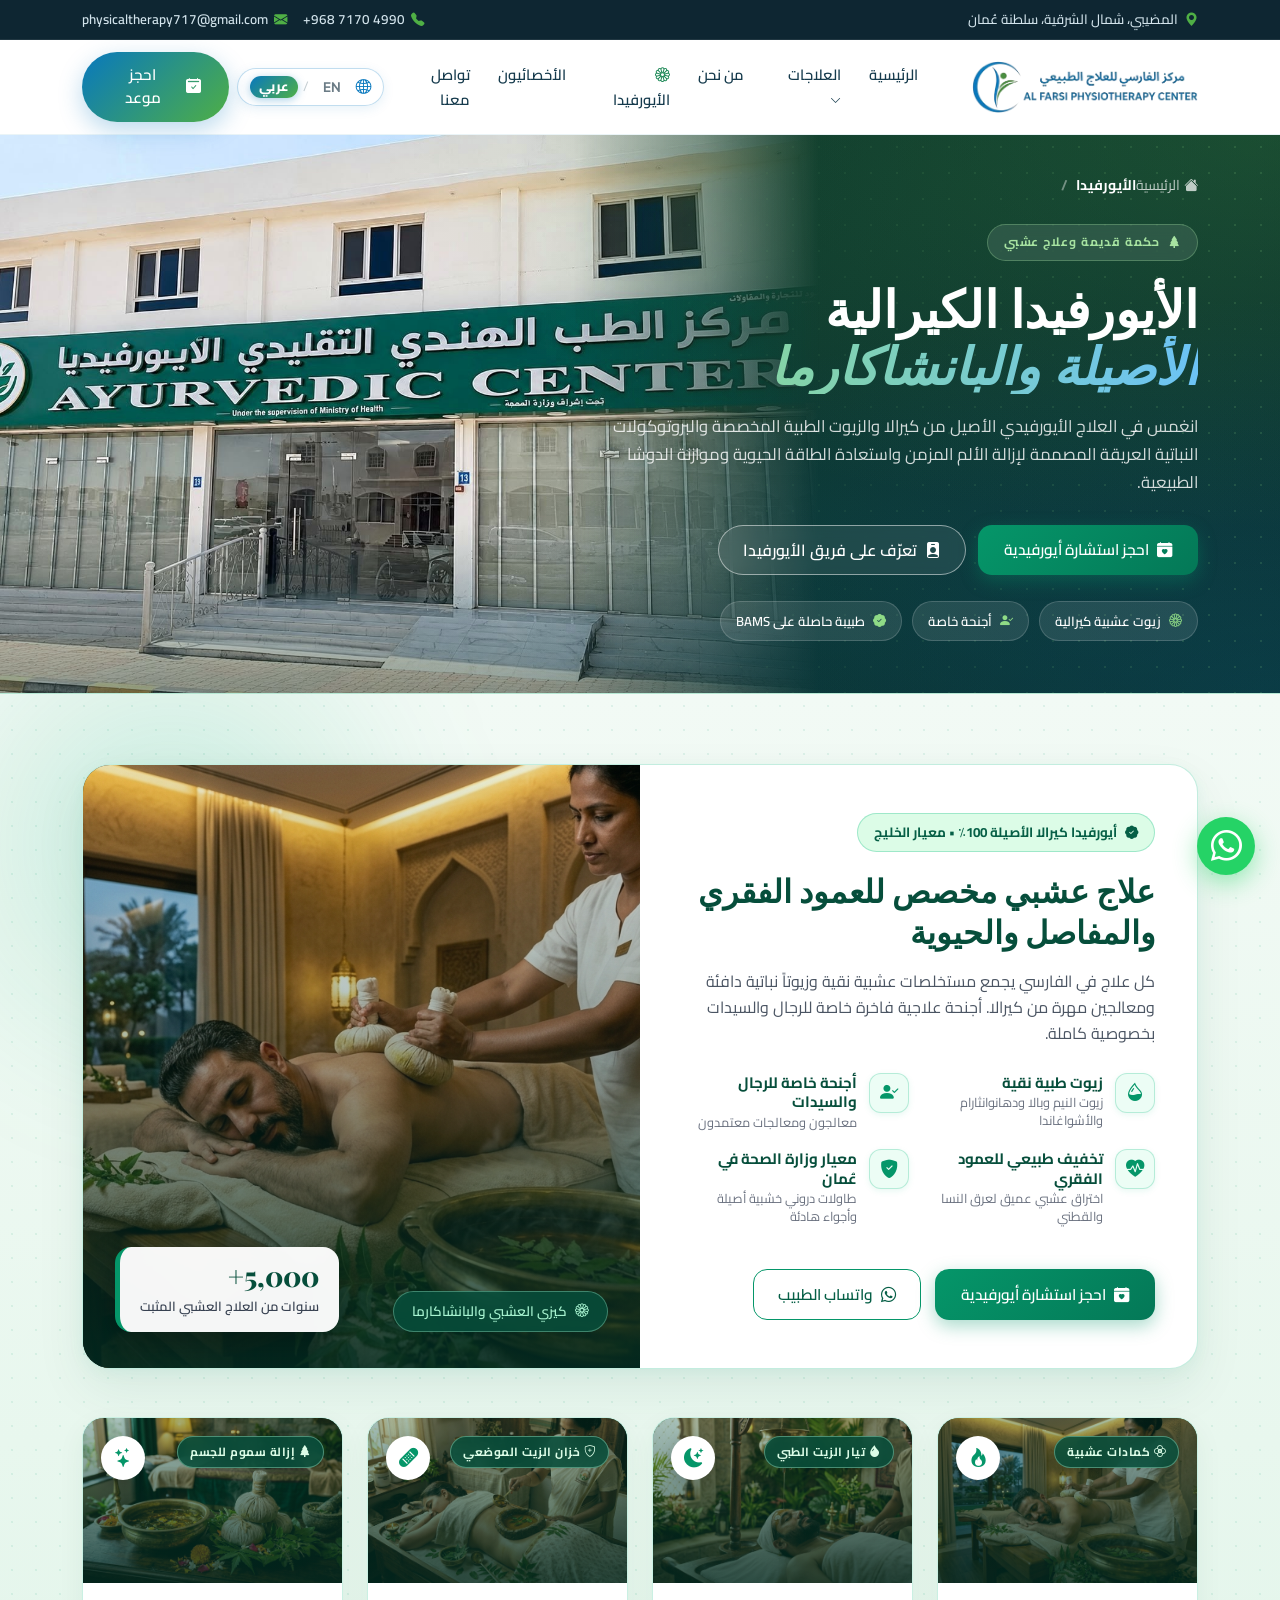
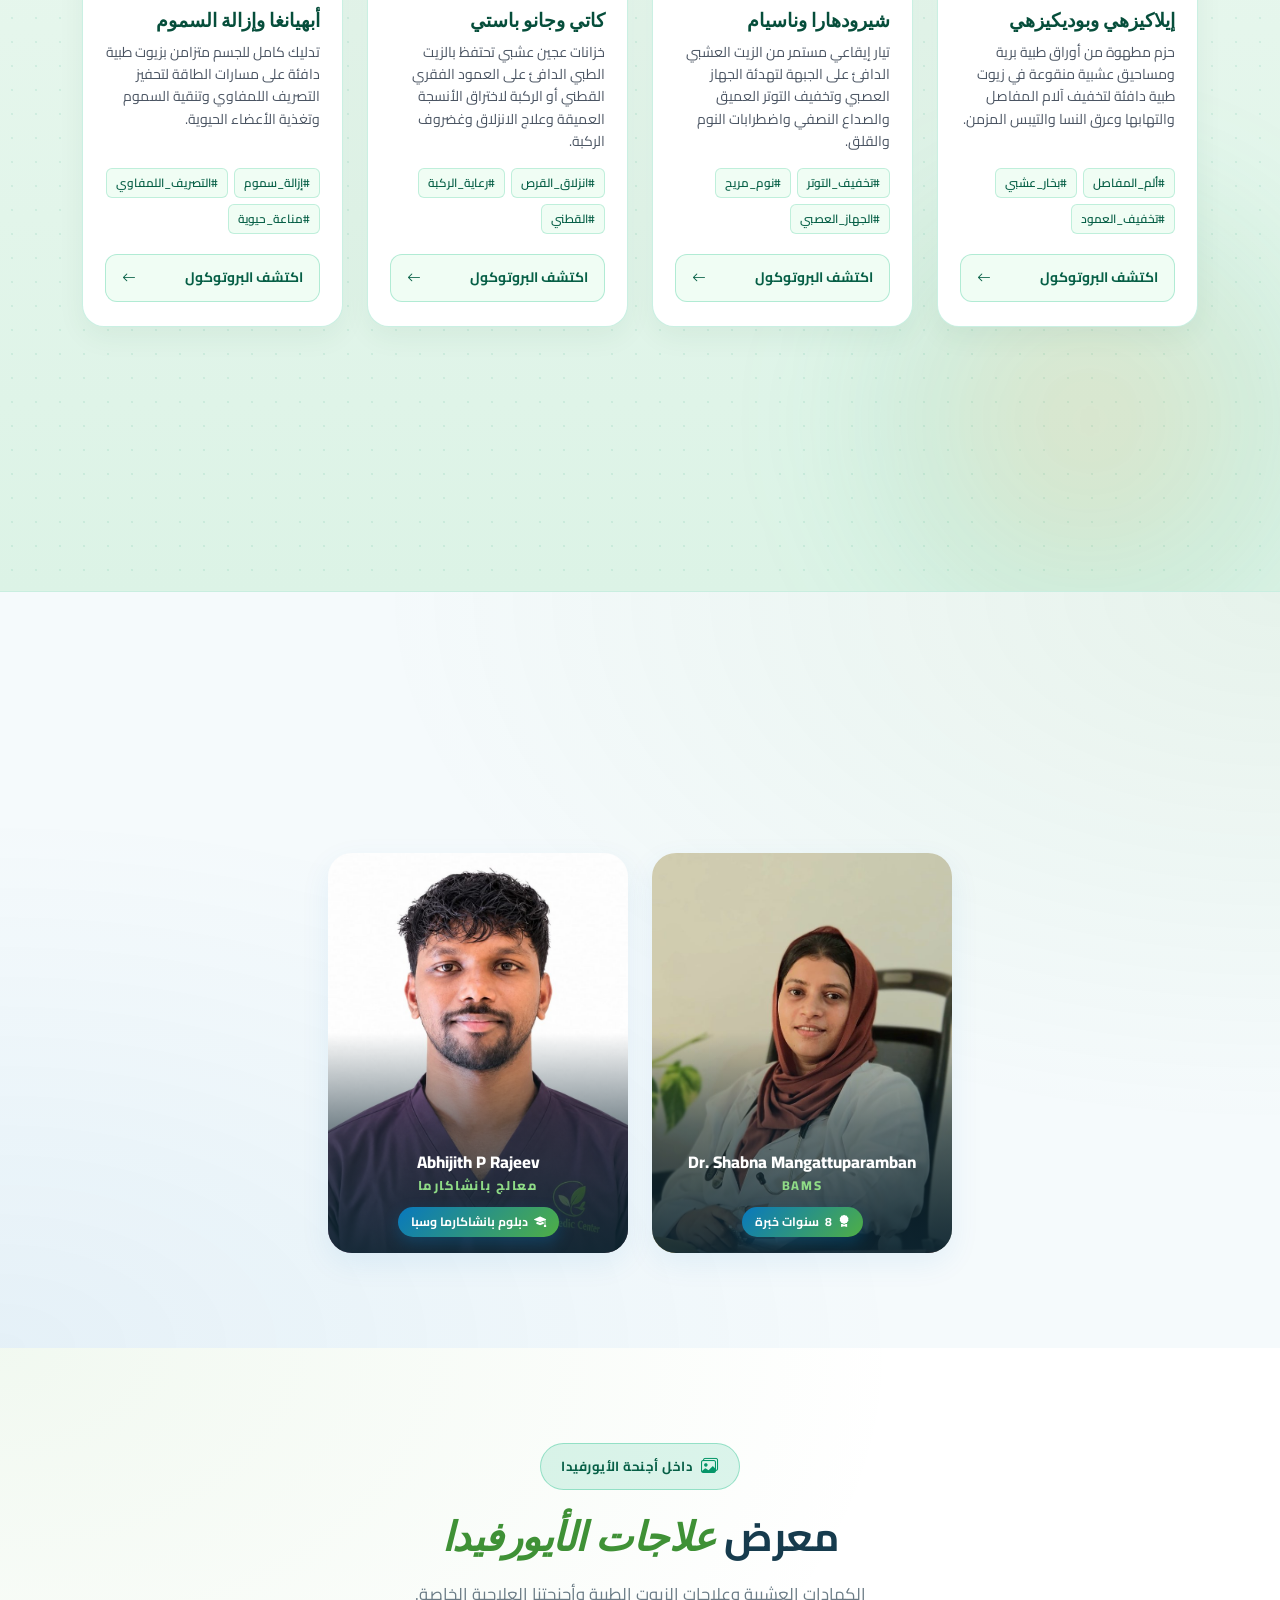
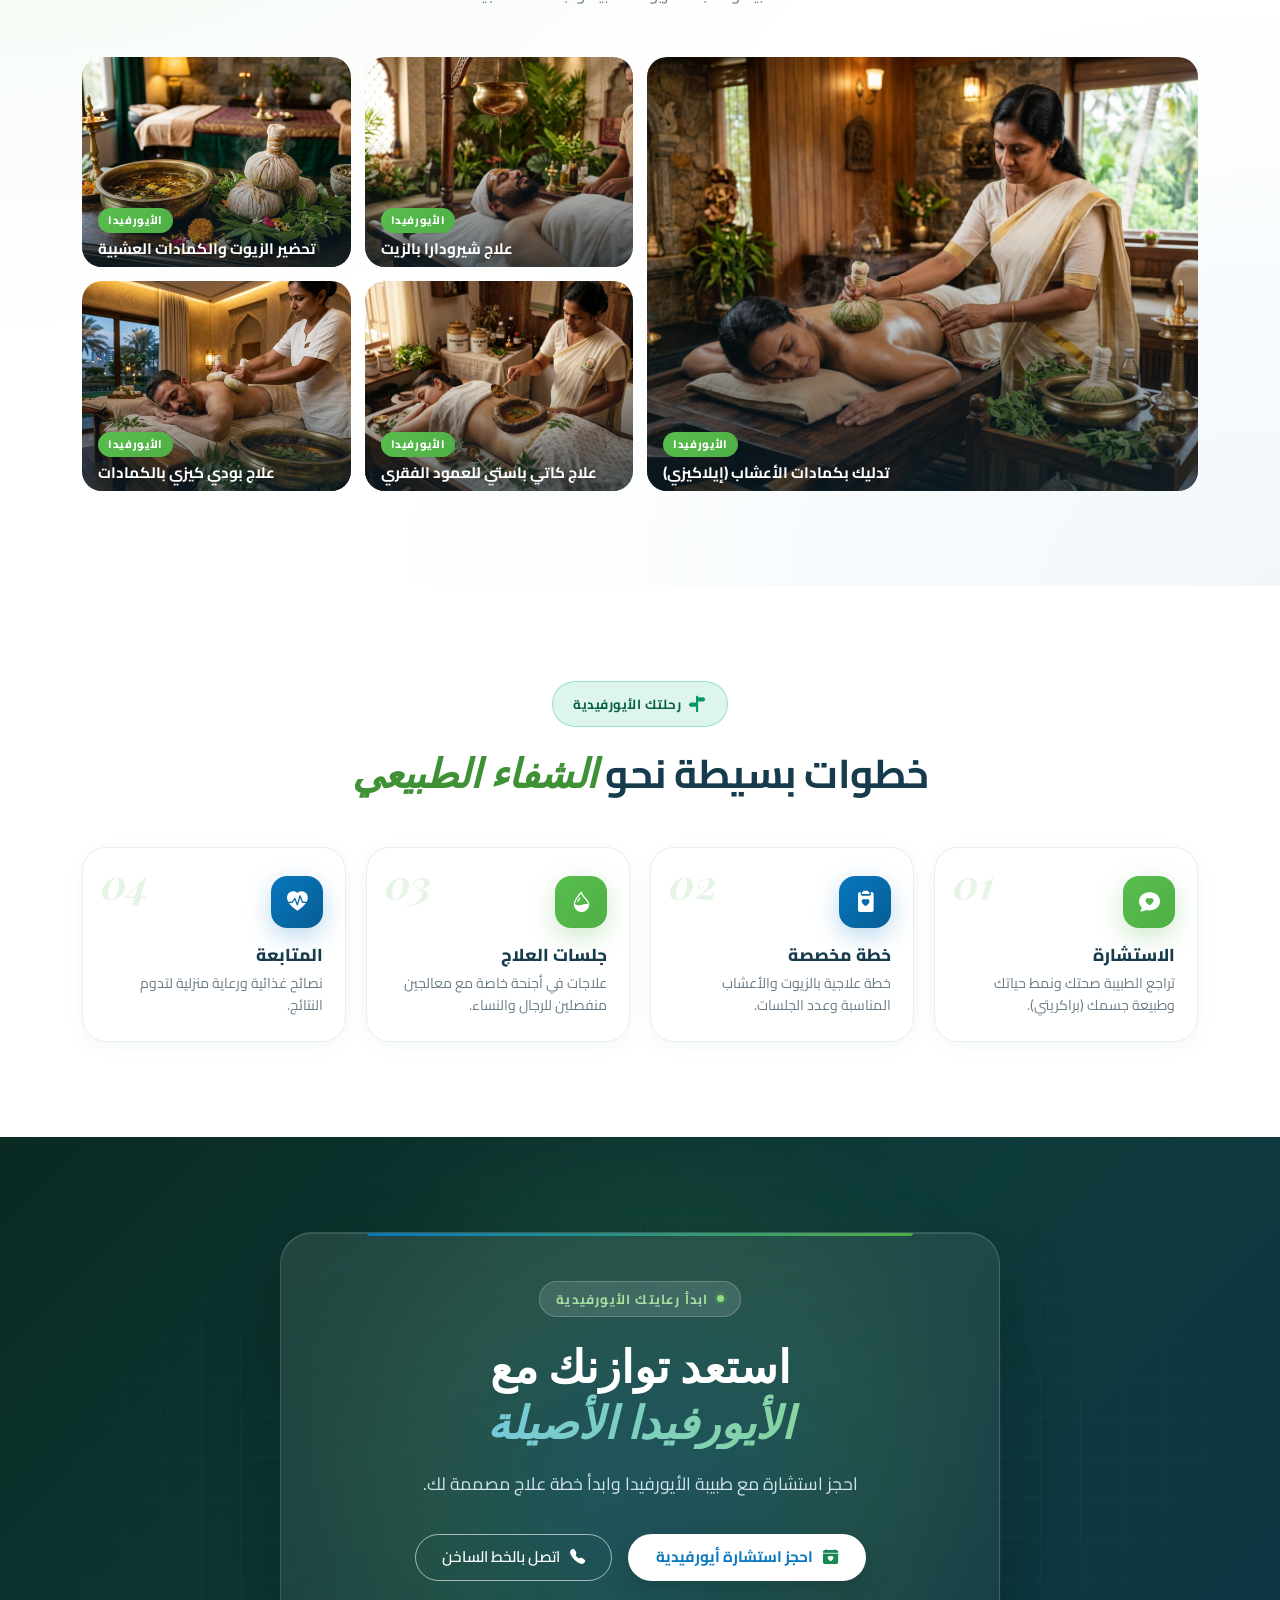
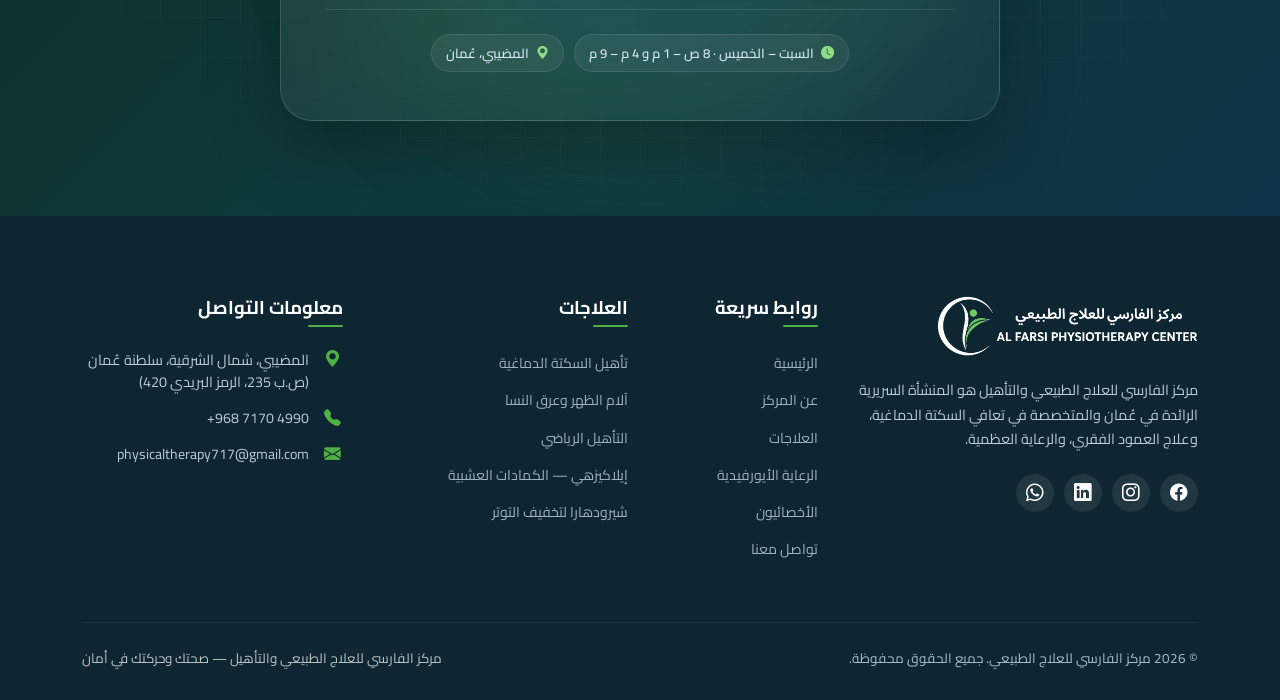
==== commit 200a84d2: "updare" ====
--- a/ayurveda.html
+++ b/ayurveda.html
@@ -660,7 +660,7 @@
           <div class="footer-brand mb-3">
             <img src="assets/images/logo-white.png" alt="Al Farsi Physiotherapy Center" class="footer-logo-img" width="984" height="226">
             <p class="footer-desc" data-i18n="footer.desc">
-              Al Farsi Physiotherapy &amp; Rehabilitation Center is Oman's premier clinical facility dedicated to neurological stroke recovery, spine decompression, orthopedic care, and authentic Ayurvedic wellness.
+              Al Farsi Physiotherapy &amp; Rehabilitation Center is Oman's premier clinical facility dedicated to neurological stroke recovery, spine decompression, and orthopedic care.
             </p>
           </div>
           <div class="footer-socials">
@@ -736,8 +736,8 @@
 
   <!-- Bootstrap 5.3.3 JS Bundle -->
   <script src="https://cdn.jsdelivr.net/npm/bootstrap@5.3.3/dist/js/bootstrap.bundle.min.js"></script>
-  <script src="i18n-data.js?v=20261118u"></script>
-  <script src="script.js?v=20261118u"></script>
+  <script src="i18n-data.js?v=20261118v"></script>
+  <script src="script.js?v=20261118v"></script>
 
 </body>
 </html>
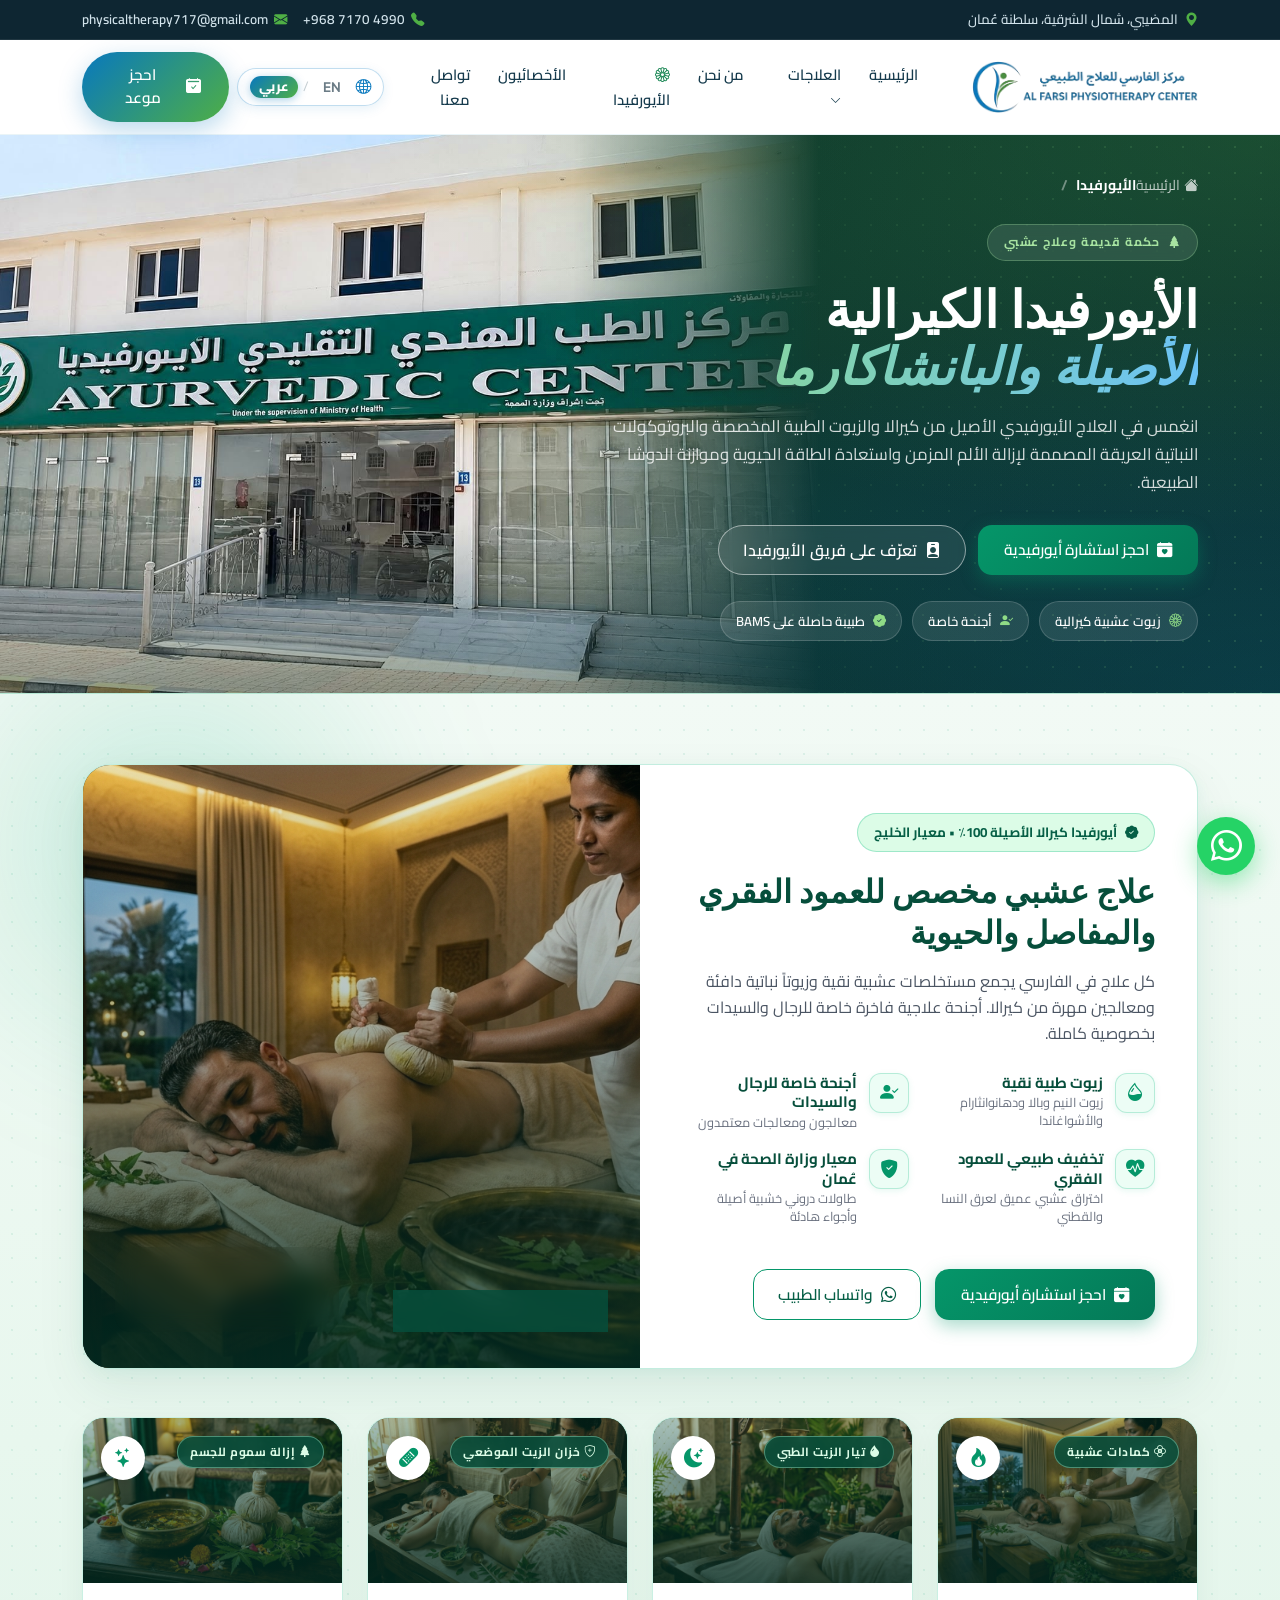
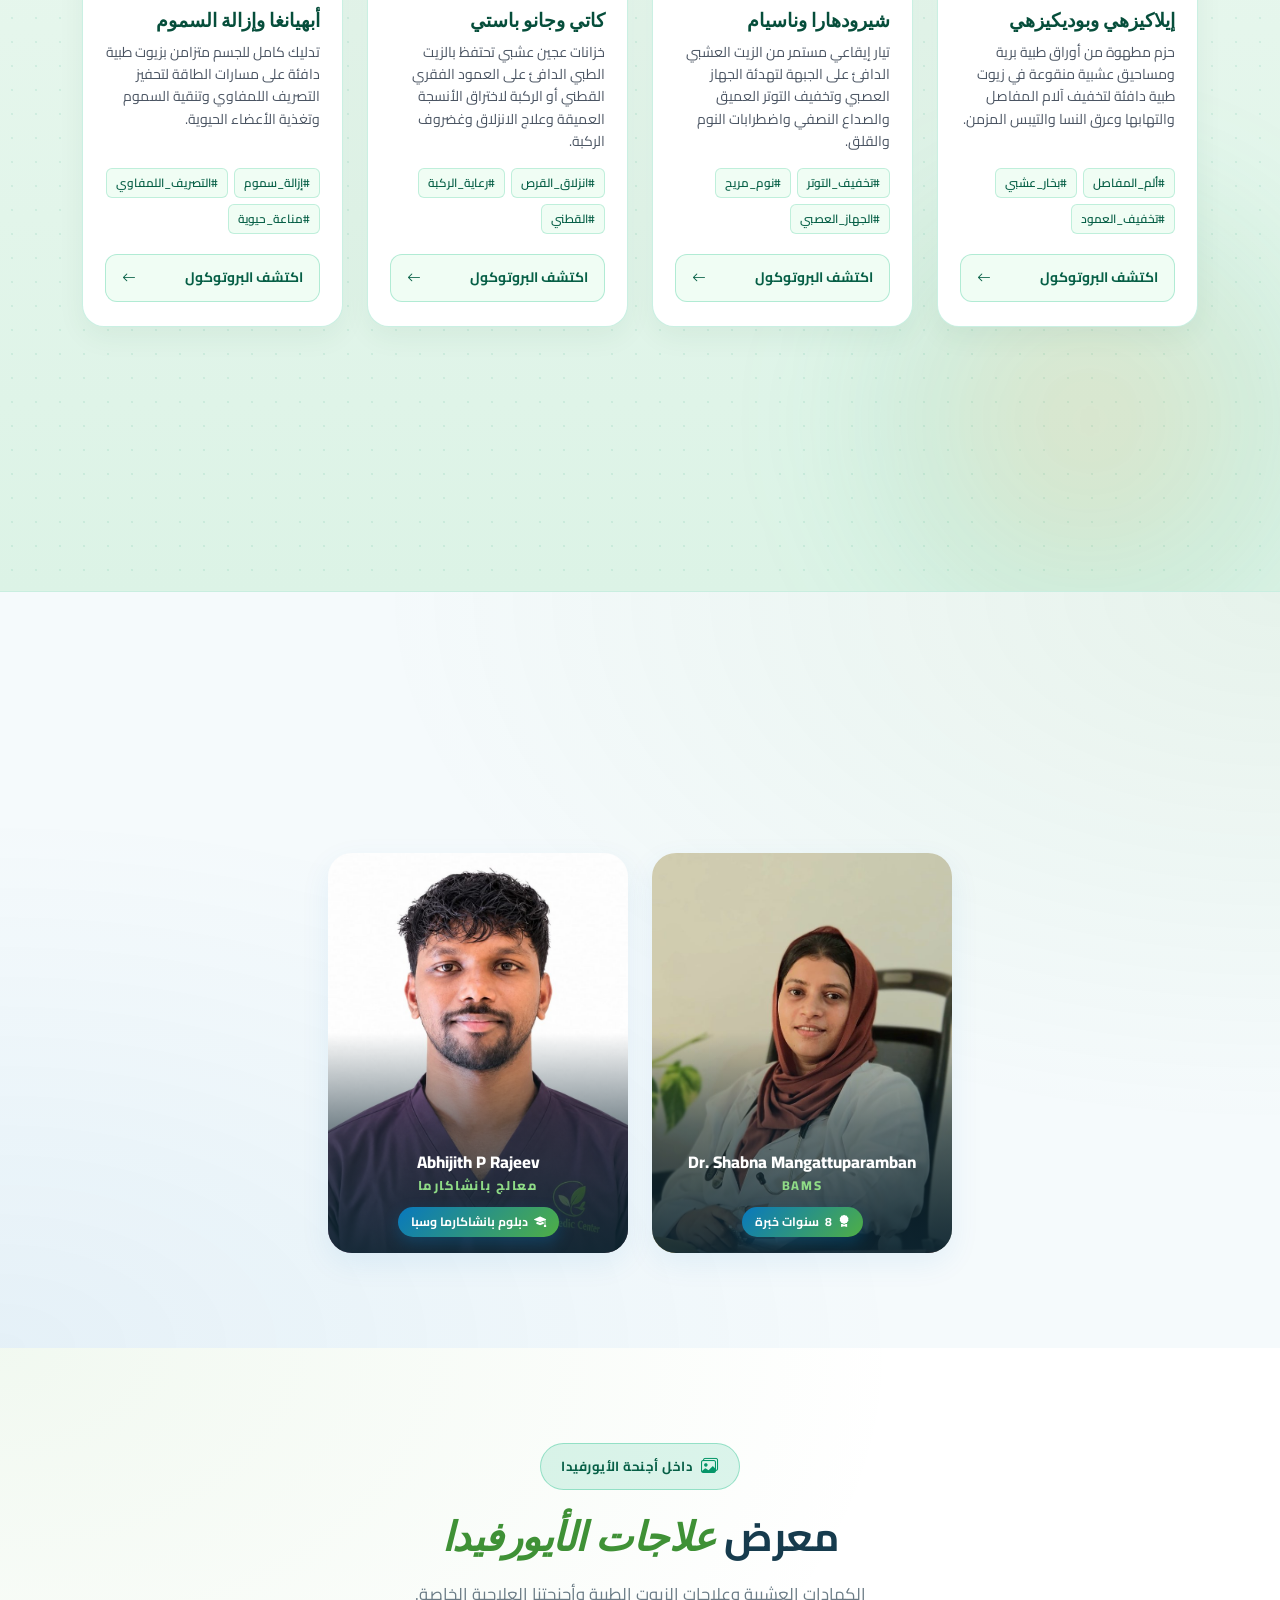
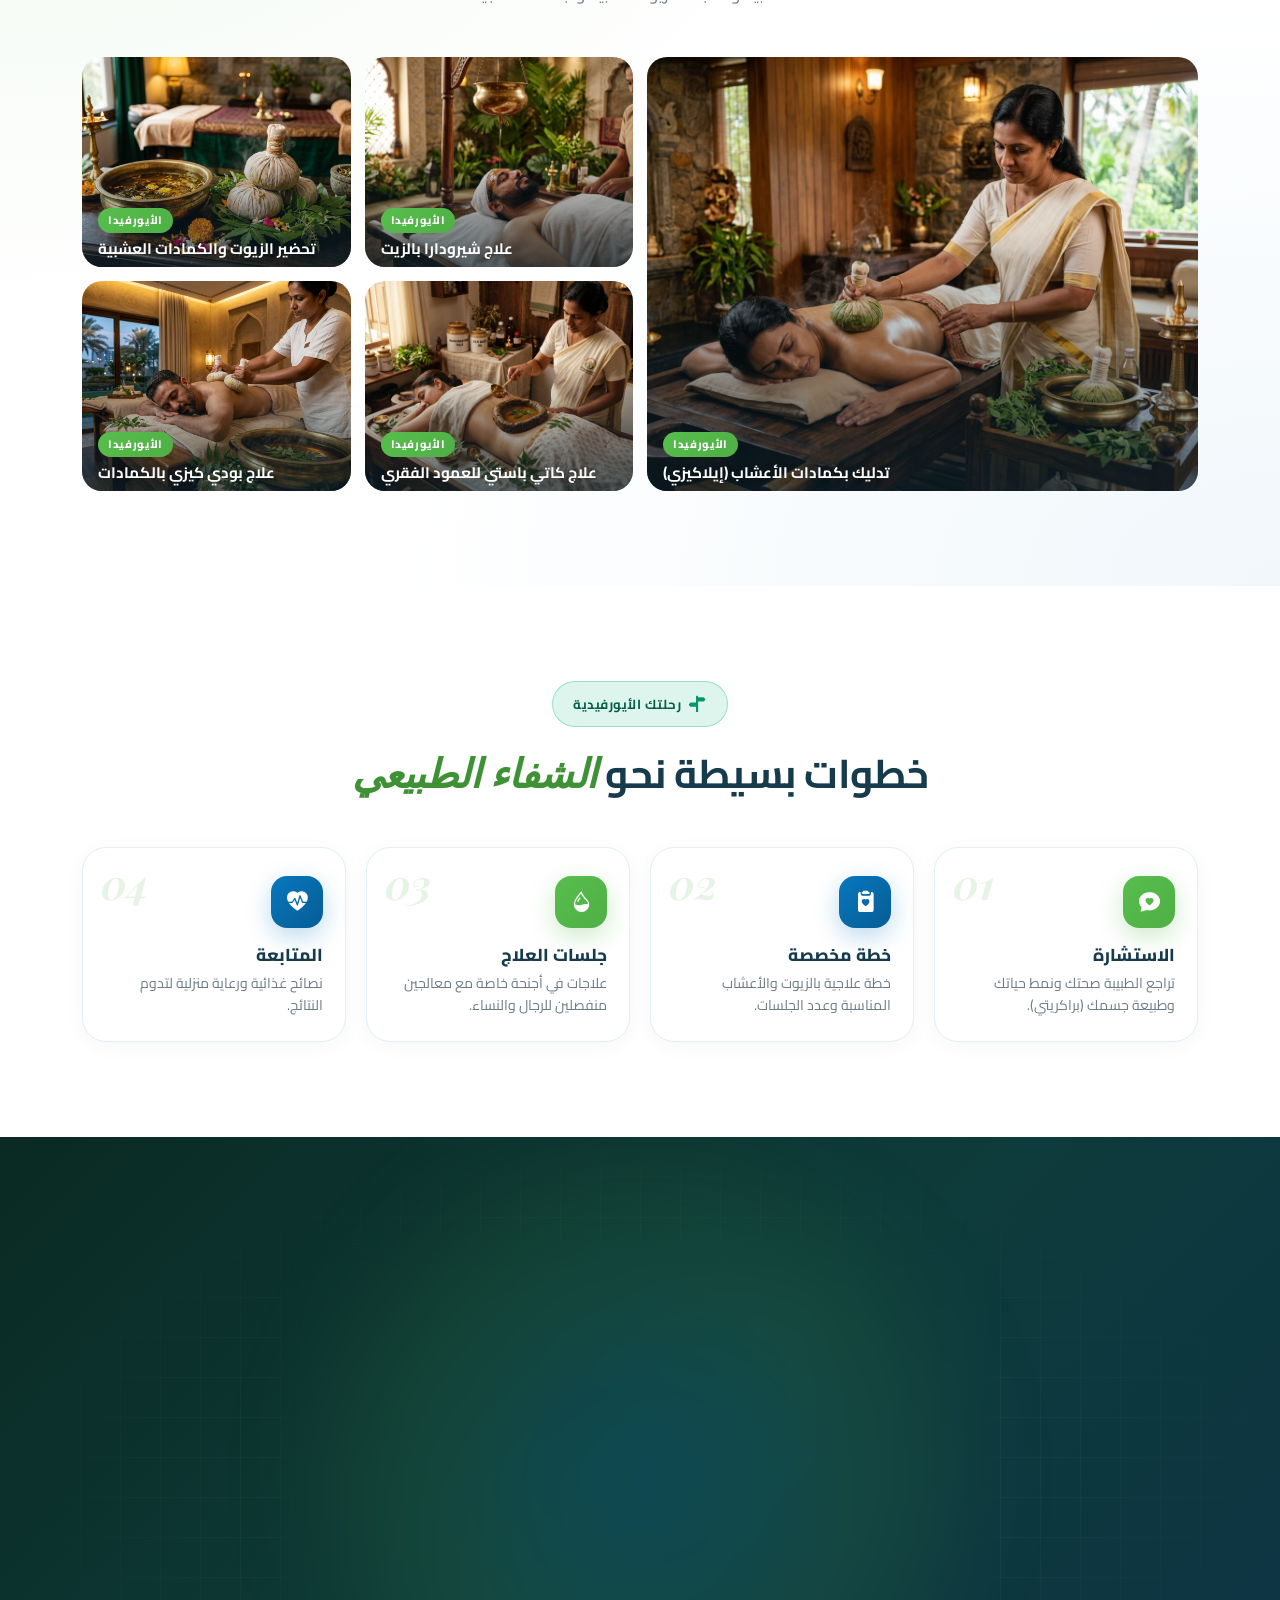
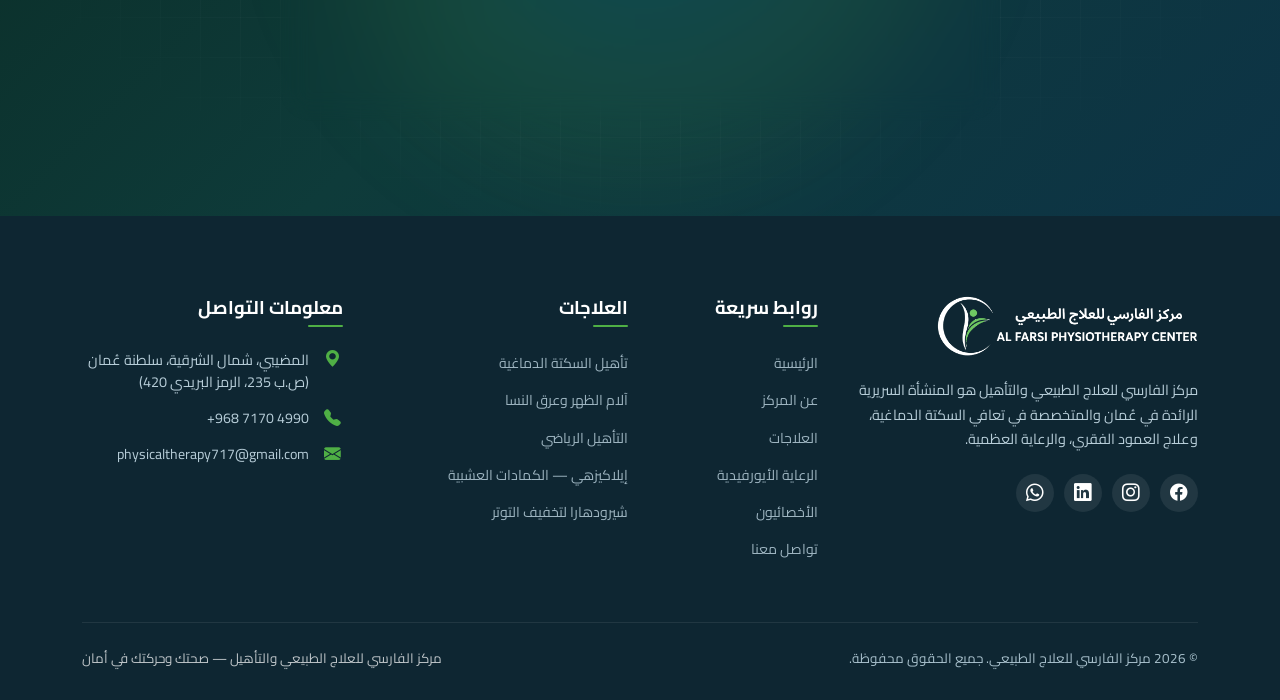
==== commit a4609dd2: "update" ====
--- a/ayurveda.html
+++ b/ayurveda.html
@@ -736,8 +736,8 @@
 
   <!-- Bootstrap 5.3.3 JS Bundle -->
   <script src="https://cdn.jsdelivr.net/npm/bootstrap@5.3.3/dist/js/bootstrap.bundle.min.js"></script>
-  <script src="i18n-data.js?v=20261118v"></script>
-  <script src="script.js?v=20261118v"></script>
+  <script src="i18n-data.js?v=20261118w"></script>
+  <script src="script.js?v=20261118w"></script>
 
 </body>
 </html>
